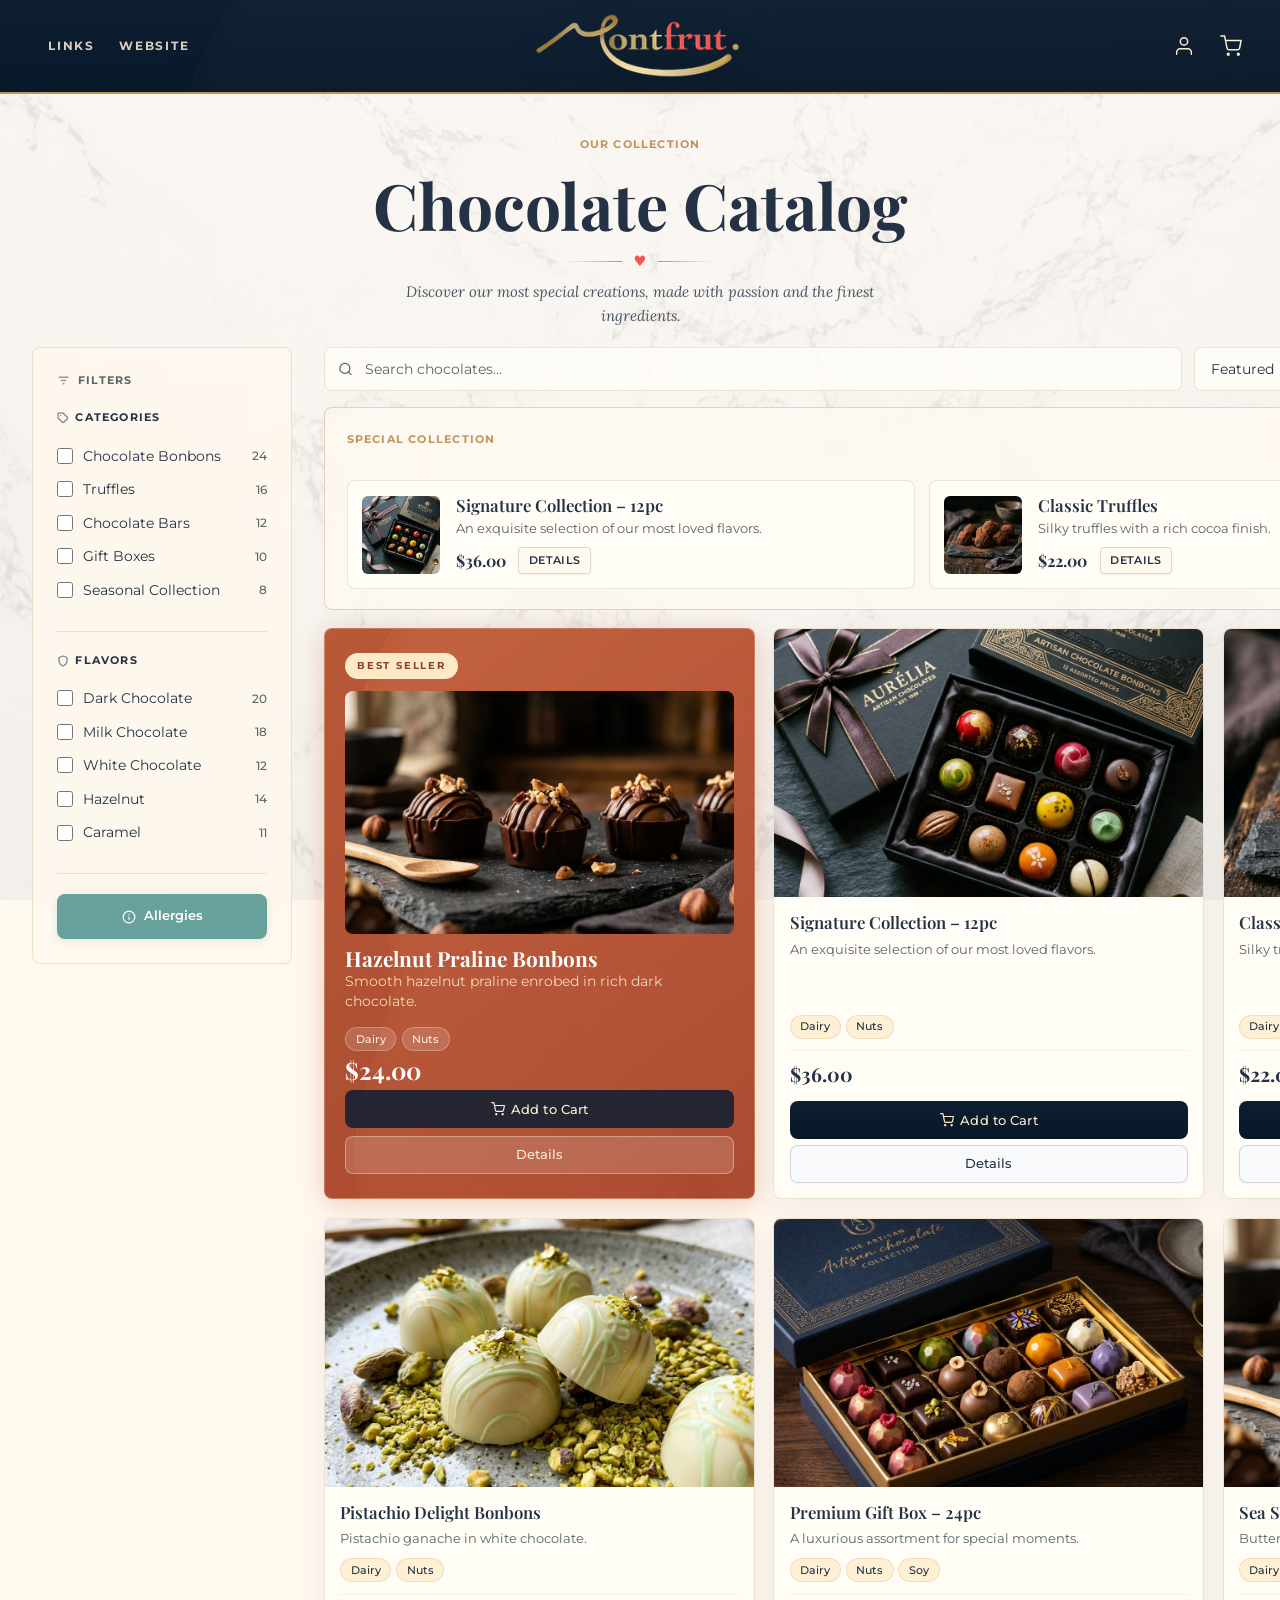
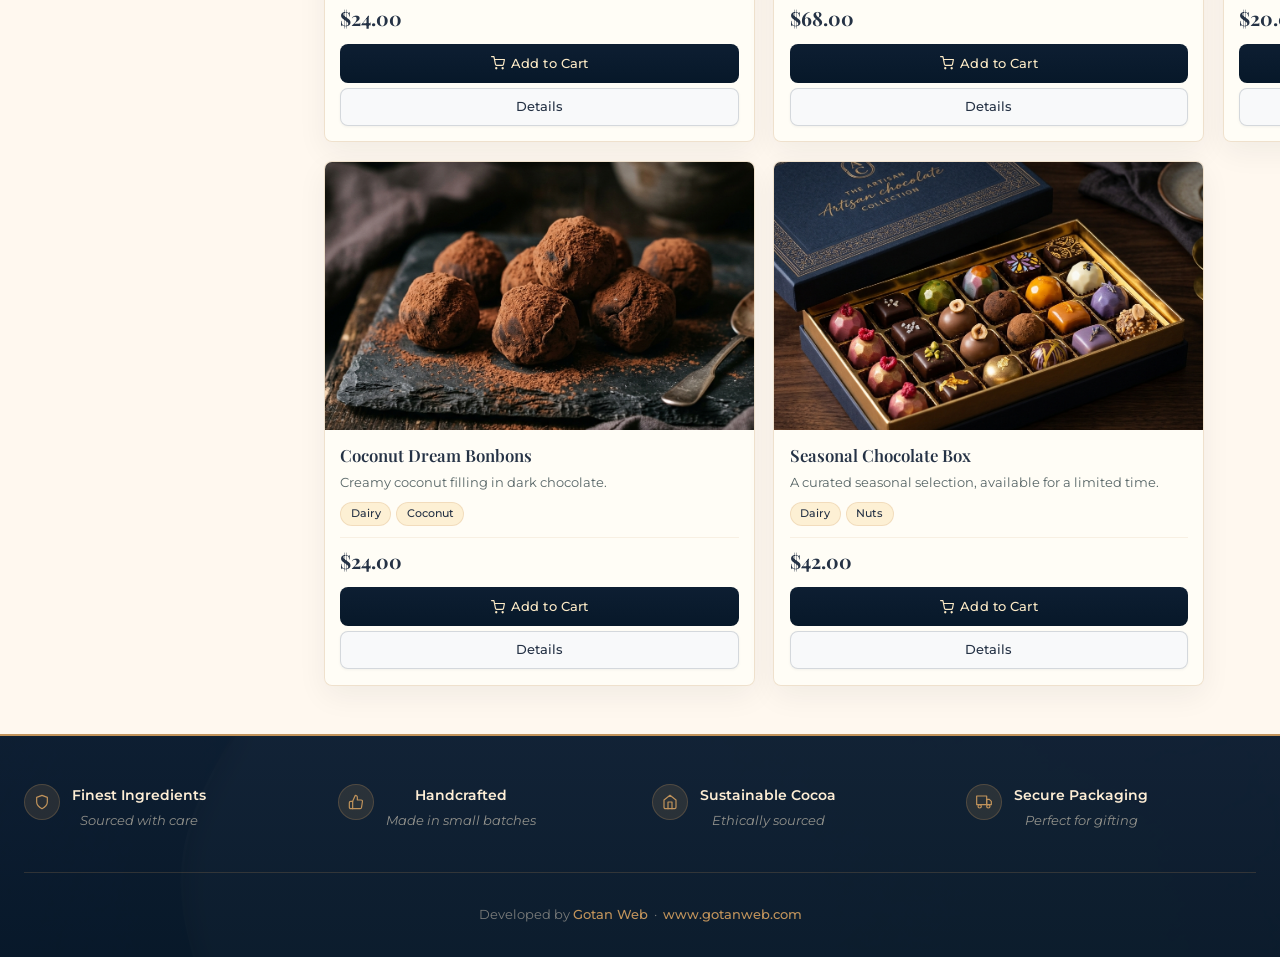
==== catalog/index.html @ 75eef58f "update 20260513 - ancho items y boton details" ====
<!DOCTYPE html>
<html lang="es">

<head>
  <meta charset="UTF-8">
  <meta name="viewport" content="width=device-width, initial-scale=1.0, maximum-scale=5.0">
  <meta name="description"
    content="Montfrut - Premium artisan chocolates handcrafted with the finest ingredients. Discover our full catalog of bonbons, truffles, bars, and gift boxes.">
  <meta name="keywords"
    content="Montfrut, artisan chocolate, handcrafted bonbons, gourmet truffles, chocolate gift boxes, premium chocolate catalog">
  <meta name="author" content="Montfrut">
  <title>Montfrut - Artisan Chocolate Catalog</title>

  <!-- Open Graph / Facebook -->
  <meta property="og:type" content="website">
  <meta property="og:url" content="https://www.montfrut.com/catalog/">
  <meta property="og:title" content="Montfrut - Artisan Chocolate Catalog">
  <meta property="og:description"
    content="Discover our collection of premium artisan chocolates. Handcrafted with passion and the finest ingredients.">
  <meta property="og:image" content="https://www.montfrut.com/assets/img/montfrut-og.jpg">

  <!-- Twitter -->
  <meta property="twitter:card" content="summary_large_image">
  <meta property="twitter:url" content="https://www.montfrut.com/catalog/">
  <meta property="twitter:title" content="Montfrut - Artisan Chocolate Catalog">
  <meta property="twitter:description"
    content="Discover our collection of premium artisan chocolates. Handcrafted with passion and the finest ingredients.">
  <meta property="twitter:image" content="https://www.montfrut.com/assets/img/montfrut-og.jpg">

  <!-- Favicon -->
  <link rel="icon" type="image/png" href="../links/assets/img/favicon.png">
  <link rel="canonical" href="https://www.montfrut.com/catalog/">

  <!-- Google Fonts -->
  <link rel="preconnect" href="https://fonts.googleapis.com">
  <link rel="preconnect" href="https://fonts.gstatic.com" crossorigin>
  <link
    href="https://fonts.googleapis.com/css2?family=Lora:ital,wght@0,400;0,500;0,600;1,400&family=Montserrat:wght@400;500;600;700&family=Playfair+Display:wght@500;600;700&display=swap"
    rel="stylesheet">

  <!-- Bootstrap 5 CSS -->
  <link href="https://cdn.jsdelivr.net/npm/bootstrap@5.3.3/dist/css/bootstrap.min.css" rel="stylesheet">

  <!-- Custom Styles -->
  <link rel="stylesheet" href="css/styles.css?v=1.4">

  <!-- Structured Data (JSON-LD) -->
  <script type="application/ld+json">
  {
    "@context": "https://schema.org",
    "@type": "ProductCatalog",
    "name": "Catálogo de Chocolates Montfrut",
    "description": "Explora nuestra colección exclusiva de chocolates artesanales, bombones, trufas y cajas de regalo premium.",
    "url": "https://www.montfrut.com/catalog/",
    "publisher": {
      "@type": "Organization",
      "name": "Montfrut",
      "logo": {
        "@type": "ImageObject",
        "url": "https://www.montfrut.com/links/assets/img/montfrut-logo.png"
      }
    },
    "mainEntity": {
      "@type": "ItemList",
      "itemListElement": [
        {
          "@type": "ListItem",
          "position": 1,
          "name": "Hazelnut Praline Bonbons",
          "description": "Smooth hazelnut praline enrobed in rich dark chocolate."
        },
        {
          "@type": "ListItem",
          "position": 2,
          "name": "Signature Collection",
          "description": "An exquisite selection of our most loved flavors."
        }
      ]
    }
  }
  </script>
</head>

<body>

  <!-- =====================================================================
       HEADER
       ===================================================================== -->
  <header class="site-header" role="banner">
    <div class="header-inner">

      <!-- Left: Hamburger (mobile only) -->
      <div class="header-left">
        <button class="hamburger-btn" type="button" data-bs-toggle="offcanvas" data-bs-target="#filtersOffcanvas"
          aria-controls="filtersOffcanvas" aria-label="Open filters menu">
          <span></span>
          <span></span>
          <span></span>
        </button>

        <nav class="header-nav d-none d-lg-flex" aria-label="Main navigation">
          <a href="../links/index.html" class="nav-link-custom">links</a>
          <a href="https://www.montfrut.com" class="nav-link-custom">website</a>
        </nav>
      </div>

      <!-- Center: Logo -->
      <div class="header-center">
        <a href="#" aria-label="Montfrut — Home">
          <img class="header-logo" src="../links/assets/img/montfrut-logo.png" alt="Montfrut - Artisan Chocolates"
            width="210" height="86">
        </a>
      </div>

      <!-- Right: Icons -->
      <div class="header-right">
        <button class="header-icon-btn" aria-label="Account">
          <svg xmlns="http://www.w3.org/2000/svg" width="22" height="22" viewBox="0 0 24 24" fill="none"
            stroke="currentColor" stroke-width="1.6" stroke-linecap="round" stroke-linejoin="round" aria-hidden="true">
            <path d="M20 21v-2a4 4 0 0 0-4-4H8a4 4 0 0 0-4 4v2"></path>
            <circle cx="12" cy="7" r="4"></circle>
          </svg>
        </button>
        <button class="header-icon-btn" aria-label="Shopping cart" style="position:relative;">
          <svg xmlns="http://www.w3.org/2000/svg" width="22" height="22" viewBox="0 0 24 24" fill="none"
            stroke="currentColor" stroke-width="1.6" stroke-linecap="round" stroke-linejoin="round" aria-hidden="true">
            <circle cx="9" cy="21" r="1"></circle>
            <circle cx="20" cy="21" r="1"></circle>
            <path d="M1 1h4l2.68 13.39a2 2 0 0 0 2 1.61h9.72a2 2 0 0 0 2-1.61L23 6H6"></path>
          </svg>
          <span id="cart-count" class="cart-count d-none" aria-live="polite" aria-label="Items in cart">0</span>
        </button>
      </div>

    </div>
  </header>


  <!-- =====================================================================
       MAIN CONTENT
       ===================================================================== -->
  <main id="main-content">

    <!-- ===================================================================
         CATALOG HERO
         =================================================================== -->
    <section class="catalog-hero" aria-labelledby="catalog-title">
      <p class="catalog-hero__label">Our Collection</p>
      <h1 class="catalog-hero__title" id="catalog-title">Chocolate Catalog</h1>
      <div class="catalog-hero__divider" aria-hidden="true">
        <span class="catalog-hero__heart">♥</span>
      </div>
      <p class="catalog-hero__subtitle">
        Discover our most special creations, made with passion and the finest ingredients.
      </p>
    </section>


    <!-- ===================================================================
         CATALOG LAYOUT: SIDEBAR + CONTENT
         =================================================================== -->
    <div class="catalog-layout">

      <!-- ----------------------------------------------------------------
           SIDEBAR — FILTERS (desktop)
           ---------------------------------------------------------------- -->
      <aside class="filter-sidebar" aria-label="Product filters">

        <p class="filter-sidebar__title">
          <svg xmlns="http://www.w3.org/2000/svg" width="13" height="13" viewBox="0 0 24 24" fill="none"
            stroke="currentColor" stroke-width="2.5" stroke-linecap="round" stroke-linejoin="round" aria-hidden="true">
            <line x1="4" y1="6" x2="20" y2="6"></line>
            <line x1="8" y1="12" x2="16" y2="12"></line>
            <line x1="11" y1="18" x2="13" y2="18"></line>
          </svg>
          Filters
        </p>

        <!-- Categories -->
        <div class="filter-group">
          <p class="filter-group__heading">
            <svg xmlns="http://www.w3.org/2000/svg" width="12" height="12" viewBox="0 0 24 24" fill="none"
              stroke="currentColor" stroke-width="2.5" stroke-linecap="round" stroke-linejoin="round"
              aria-hidden="true">
              <path d="M20.59 13.41l-7.17 7.17a2 2 0 0 1-2.83 0L2 12V2h10l8.59 8.59a2 2 0 0 1 0 2.82z"></path>
              <line x1="7" y1="7" x2="7.01" y2="7"></line>
            </svg>
            Categories
          </p>
          <label class="filter-check">
            <input type="checkbox" class="filter-category" value="Chocolate Bonbons">
            <span class="filter-check__label">Chocolate Bonbons</span>
            <span class="filter-check__count">24</span>
          </label>
          <label class="filter-check">
            <input type="checkbox" class="filter-category" value="Truffles">
            <span class="filter-check__label">Truffles</span>
            <span class="filter-check__count">16</span>
          </label>
          <label class="filter-check">
            <input type="checkbox" class="filter-category" value="Chocolate Bars">
            <span class="filter-check__label">Chocolate Bars</span>
            <span class="filter-check__count">12</span>
          </label>
          <label class="filter-check">
            <input type="checkbox" class="filter-category" value="Gift Boxes">
            <span class="filter-check__label">Gift Boxes</span>
            <span class="filter-check__count">10</span>
          </label>
          <label class="filter-check">
            <input type="checkbox" class="filter-category" value="Seasonal Collection">
            <span class="filter-check__label">Seasonal Collection</span>
            <span class="filter-check__count">8</span>
          </label>
        </div>

        <div class="filter-divider" aria-hidden="true"></div>

        <!-- Flavors -->
        <div class="filter-group">
          <p class="filter-group__heading">
            <svg xmlns="http://www.w3.org/2000/svg" width="12" height="12" viewBox="0 0 24 24" fill="none"
              stroke="currentColor" stroke-width="2.5" stroke-linecap="round" stroke-linejoin="round"
              aria-hidden="true">
              <path d="M12 22s8-4 8-10V5l-8-3-8 3v7c0 6 8 10 8 10z"></path>
            </svg>
            Flavors
          </p>
          <label class="filter-check">
            <input type="checkbox" class="filter-flavor" value="Dark Chocolate">
            <span class="filter-check__label">Dark Chocolate</span>
            <span class="filter-check__count">20</span>
          </label>
          <label class="filter-check">
            <input type="checkbox" class="filter-flavor" value="Milk Chocolate">
            <span class="filter-check__label">Milk Chocolate</span>
            <span class="filter-check__count">18</span>
          </label>
          <label class="filter-check">
            <input type="checkbox" class="filter-flavor" value="White Chocolate">
            <span class="filter-check__label">White Chocolate</span>
            <span class="filter-check__count">12</span>
          </label>
          <label class="filter-check">
            <input type="checkbox" class="filter-flavor" value="Hazelnut">
            <span class="filter-check__label">Hazelnut</span>
            <span class="filter-check__count">14</span>
          </label>
          <label class="filter-check">
            <input type="checkbox" class="filter-flavor" value="Caramel">
            <span class="filter-check__label">Caramel</span>
            <span class="filter-check__count">11</span>
          </label>
        </div>

        <div class="filter-divider" aria-hidden="true"></div>

        <button type="button" class="btn-allergies" data-bs-toggle="modal" data-bs-target="#allergiesModal">
          <svg xmlns="http://www.w3.org/2000/svg" width="14" height="14" viewBox="0 0 24 24" fill="none"
            stroke="currentColor" stroke-width="2" stroke-linecap="round" stroke-linejoin="round" aria-hidden="true">
            <circle cx="12" cy="12" r="10"></circle>
            <line x1="12" y1="16" x2="12" y2="12"></line>
            <line x1="12" y1="8" x2="12.01" y2="8"></line>
          </svg>
          Allergies
        </button>

      </aside>


      <!-- ----------------------------------------------------------------
           MAIN CATALOG AREA
           ---------------------------------------------------------------- -->
      <section class="catalog-main" aria-label="Product catalog">

        <!-- Search + Sort toolbar -->
        <div class="catalog-toolbar">
          <!-- Filters button (mobile only) -->
          <button class="filters-toggle-btn" type="button" data-bs-toggle="offcanvas" data-bs-target="#filtersOffcanvas"
            aria-controls="filtersOffcanvas">
            <svg xmlns="http://www.w3.org/2000/svg" width="14" height="14" viewBox="0 0 24 24" fill="none"
              stroke="currentColor" stroke-width="2.5" stroke-linecap="round" stroke-linejoin="round"
              aria-hidden="true">
              <line x1="4" y1="6" x2="20" y2="6"></line>
              <line x1="8" y1="12" x2="16" y2="12"></line>
              <line x1="11" y1="18" x2="13" y2="18"></line>
            </svg>
            Filters
          </button>

          <!-- Search -->
          <div class="search-wrap">
            <svg xmlns="http://www.w3.org/2000/svg" width="15" height="15" viewBox="0 0 24 24" fill="none"
              stroke="currentColor" stroke-width="2" stroke-linecap="round" stroke-linejoin="round" aria-hidden="true">
              <circle cx="11" cy="11" r="8"></circle>
              <line x1="21" y1="21" x2="16.65" y2="16.65"></line>
            </svg>
            <input type="search" id="search-input" class="search-input" placeholder="Search chocolates..."
              aria-label="Search products" autocomplete="off">
          </div>

          <!-- Sort -->
          <select id="sort-select" class="sort-select" aria-label="Sort products">
            <option value="featured">Featured</option>
            <option value="bestsellers">Best Sellers</option>
            <option value="price-asc">Price: Low to High</option>
            <option value="price-desc">Price: High to Low</option>
          </select>
        </div>


        <!-- Special Collection -->
        <div class="special-section" aria-labelledby="special-heading">
          <div class="special-section__header">
            <h2 class="special-section__label" id="special-heading">Special Collection</h2>
            <div class="special-section__arrows">
              <button id="special-prev" class="carousel-arrow-btn" aria-label="Previous special items">
                <svg xmlns="http://www.w3.org/2000/svg" width="14" height="14" viewBox="0 0 24 24" fill="none"
                  stroke="currentColor" stroke-width="2.5" stroke-linecap="round" stroke-linejoin="round"
                  aria-hidden="true">
                  <polyline points="15 18 9 12 15 6"></polyline>
                </svg>
              </button>
              <button id="special-next" class="carousel-arrow-btn" aria-label="Next special items">
                <svg xmlns="http://www.w3.org/2000/svg" width="14" height="14" viewBox="0 0 24 24" fill="none"
                  stroke="currentColor" stroke-width="2.5" stroke-linecap="round" stroke-linejoin="round"
                  aria-hidden="true">
                  <polyline points="9 18 15 12 9 6"></polyline>
                </svg>
              </button>
            </div>
          </div>
          <div class="special-carousel-viewport">
            <div id="special-track" role="list" aria-label="Special collection items"></div>
          </div>
        </div>


        <!-- Product Grid -->
        <div class="catalog-grid-wrap" id="catalog-grid-wrap">
          <!-- Best Seller slot -->
          <div id="bestseller-slot"></div>
          <!-- Dynamic product cards injected here by JS -->
        </div>
        <!-- No results -->
        <p id="no-results" class="d-none" role="status" aria-live="polite"
          style="text-align:center;padding:2rem;color:var(--steel-teal);font-style:italic;">
          No products match your current filters.
        </p>

      </section>
    </div><!-- /.catalog-layout -->

  </main><!-- /#main-content -->


  <!-- =====================================================================
       FOOTER
       ===================================================================== -->
  <footer class="site-footer" role="contentinfo">
    <div class="footer-inner">

      <!-- Feature Icons Row -->
      <div class="footer-features">
        <div class="footer-feature">
          <div class="footer-feature__icon" aria-hidden="true">
            <svg xmlns="http://www.w3.org/2000/svg" width="16" height="16" viewBox="0 0 24 24" fill="none"
              stroke="currentColor" stroke-width="1.8" stroke-linecap="round" stroke-linejoin="round">
              <path d="M12 22s8-4 8-10V5l-8-3-8 3v7c0 6 8 10 8 10z"></path>
            </svg>
          </div>
          <div class="footer-feature__text">
            <strong>Finest Ingredients</strong>
            <span>Sourced with care</span>
          </div>
        </div>
        <div class="footer-feature">
          <div class="footer-feature__icon" aria-hidden="true">
            <svg xmlns="http://www.w3.org/2000/svg" width="16" height="16" viewBox="0 0 24 24" fill="none"
              stroke="currentColor" stroke-width="1.8" stroke-linecap="round" stroke-linejoin="round">
              <path d="M14 9V5a3 3 0 0 0-3-3l-4 9v11h11.28a2 2 0 0 0 2-1.7l1.38-9a2 2 0 0 0-2-2.3H14z"></path>
              <path d="M7 22H4a2 2 0 0 1-2-2v-7a2 2 0 0 1 2-2h3"></path>
            </svg>
          </div>
          <div class="footer-feature__text">
            <strong>Handcrafted</strong>
            <span>Made in small batches</span>
          </div>
        </div>
        <div class="footer-feature">
          <div class="footer-feature__icon" aria-hidden="true">
            <svg xmlns="http://www.w3.org/2000/svg" width="16" height="16" viewBox="0 0 24 24" fill="none"
              stroke="currentColor" stroke-width="1.8" stroke-linecap="round" stroke-linejoin="round">
              <path d="M3 9l9-7 9 7v11a2 2 0 0 1-2 2H5a2 2 0 0 1-2-2z"></path>
              <polyline points="9 22 9 12 15 12 15 22"></polyline>
            </svg>
          </div>
          <div class="footer-feature__text">
            <strong>Sustainable Cocoa</strong>
            <span>Ethically sourced</span>
          </div>
        </div>
        <div class="footer-feature">
          <div class="footer-feature__icon" aria-hidden="true">
            <svg xmlns="http://www.w3.org/2000/svg" width="16" height="16" viewBox="0 0 24 24" fill="none"
              stroke="currentColor" stroke-width="1.8" stroke-linecap="round" stroke-linejoin="round">
              <rect x="1" y="3" width="15" height="13"></rect>
              <polygon points="16 8 20 8 23 11 23 16 16 16 16 8"></polygon>
              <circle cx="5.5" cy="18.5" r="2.5"></circle>
              <circle cx="18.5" cy="18.5" r="2.5"></circle>
            </svg>
          </div>
          <div class="footer-feature__text">
            <strong>Secure Packaging</strong>
            <span>Perfect for gifting</span>
          </div>
        </div>
      </div>

      <!-- Bottom Row -->
      <div class="footer-bottom">
        <p class="footer-credit">
          Developed by <a href="https://www.gotanweb.com/" target="_blank" rel="noopener noreferrer">Gotan Web</a>
          &nbsp;·&nbsp;
          <a href="https://www.gotanweb.com/" target="_blank" rel="noopener noreferrer">www.gotanweb.com</a>
        </p>
      </div>

    </div>
  </footer>


  <!-- =====================================================================
       OFFCANVAS — MOBILE FILTERS
       ===================================================================== -->
  <div class="offcanvas offcanvas-start offcanvas-filters" tabindex="-1" id="filtersOffcanvas"
    aria-labelledby="filtersOffcanvasLabel">
    <div class="offcanvas-header">
      <h2 class="offcanvas-title" id="filtersOffcanvasLabel">
        <svg xmlns="http://www.w3.org/2000/svg" width="13" height="13" viewBox="0 0 24 24" fill="none"
          stroke="currentColor" stroke-width="2.5" stroke-linecap="round" stroke-linejoin="round" aria-hidden="true"
          style="margin-right:0.4rem;opacity:.7;">
          <line x1="4" y1="6" x2="20" y2="6"></line>
          <line x1="8" y1="12" x2="16" y2="12"></line>
          <line x1="11" y1="18" x2="13" y2="18"></line>
        </svg>
        Filters
      </h2>
      <button type="button" class="btn-close" data-bs-dismiss="offcanvas" aria-label="Close filters"></button>
    </div>
    <div class="offcanvas-body">

      <!-- Main Navigation Links (Mobile) -->
      <div class="offcanvas-nav-links d-lg-none mb-4">
        <a href="../links/index.html" class="offcanvas-nav-link">
          <svg xmlns="http://www.w3.org/2000/svg" width="16" height="16" viewBox="0 0 24 24" fill="none"
            stroke="currentColor" stroke-width="2" stroke-linecap="round" stroke-linejoin="round" class="me-2">
            <path d="M10 13a5 5 0 0 0 7.54.54l3-3a5 5 0 0 0-7.07-7.07l-1.72 1.71"></path>
            <path d="M14 11a5 5 0 0 0-7.54-.54l-3 3a5 5 0 0 0 7.07 7.07l1.71-1.71"></path>
          </svg>
          Links
        </a>
        <a href="https://www.montfrut.com" class="offcanvas-nav-link">
          <svg xmlns="http://www.w3.org/2000/svg" width="16" height="16" viewBox="0 0 24 24" fill="none"
            stroke="currentColor" stroke-width="2" stroke-linecap="round" stroke-linejoin="round" class="me-2">
            <circle cx="12" cy="12" r="10"></circle>
            <line x1="2" y1="12" x2="22" y2="12"></line>
            <path d="M12 2a15.3 15.3 0 0 1 4 10 15.3 15.3 0 0 1-4 10 15.3 15.3 0 0 1-4-10 15.3 15.3 0 0 1 4-10z"></path>
          </svg>
          Website
        </a>
        <div class="filter-divider" aria-hidden="true"></div>
      </div>

      <!-- Categories -->
      <div class="filter-group">
        <p class="filter-group__heading">Categories</p>
        <label class="filter-check">
          <input type="checkbox" class="filter-category-oc" value="Chocolate Bonbons">
          <span class="filter-check__label">Chocolate Bonbons</span>
          <span class="filter-check__count">24</span>
        </label>
        <label class="filter-check">
          <input type="checkbox" class="filter-category-oc" value="Truffles">
          <span class="filter-check__label">Truffles</span>
          <span class="filter-check__count">16</span>
        </label>
        <label class="filter-check">
          <input type="checkbox" class="filter-category-oc" value="Chocolate Bars">
          <span class="filter-check__label">Chocolate Bars</span>
          <span class="filter-check__count">12</span>
        </label>
        <label class="filter-check">
          <input type="checkbox" class="filter-category-oc" value="Gift Boxes">
          <span class="filter-check__label">Gift Boxes</span>
          <span class="filter-check__count">10</span>
        </label>
        <label class="filter-check">
          <input type="checkbox" class="filter-category-oc" value="Seasonal Collection">
          <span class="filter-check__label">Seasonal Collection</span>
          <span class="filter-check__count">8</span>
        </label>
      </div>

      <div class="filter-divider" aria-hidden="true"></div>

      <!-- Flavors -->
      <div class="filter-group">
        <p class="filter-group__heading">Flavors</p>
        <label class="filter-check">
          <input type="checkbox" class="filter-flavor-oc" value="Dark Chocolate">
          <span class="filter-check__label">Dark Chocolate</span>
          <span class="filter-check__count">20</span>
        </label>
        <label class="filter-check">
          <input type="checkbox" class="filter-flavor-oc" value="Milk Chocolate">
          <span class="filter-check__label">Milk Chocolate</span>
          <span class="filter-check__count">18</span>
        </label>
        <label class="filter-check">
          <input type="checkbox" class="filter-flavor-oc" value="White Chocolate">
          <span class="filter-check__label">White Chocolate</span>
          <span class="filter-check__count">12</span>
        </label>
        <label class="filter-check">
          <input type="checkbox" class="filter-flavor-oc" value="Hazelnut">
          <span class="filter-check__label">Hazelnut</span>
          <span class="filter-check__count">14</span>
        </label>
        <label class="filter-check">
          <input type="checkbox" class="filter-flavor-oc" value="Caramel">
          <span class="filter-check__label">Caramel</span>
          <span class="filter-check__count">11</span>
        </label>
      </div>

      <div class="filter-divider" aria-hidden="true"></div>

      <button type="button" class="btn-allergies w-100" data-bs-toggle="modal" data-bs-target="#allergiesModal">
        <svg xmlns="http://www.w3.org/2000/svg" width="14" height="14" viewBox="0 0 24 24" fill="none"
          stroke="currentColor" stroke-width="2" stroke-linecap="round" stroke-linejoin="round" aria-hidden="true">
          <circle cx="12" cy="12" r="10"></circle>
          <line x1="12" y1="16" x2="12" y2="12"></line>
          <line x1="12" y1="8" x2="12.01" y2="8"></line>
        </svg>
        Allergies Information
      </button>

    </div>
  </div>


  <!-- =====================================================================
       PRODUCT MODAL
       ===================================================================== -->
  <div class="modal fade modal-product" id="productModal" tabindex="-1" aria-labelledby="productModalLabel"
    aria-modal="true" role="dialog">
    <div class="modal-dialog modal-lg modal-dialog-centered modal-dialog-scrollable">
      <div class="modal-content">

        <!-- Header -->
        <div class="modal-header">
          <h3 class="modal-title" id="productModalLabel">
            <span id="modal-title">Product Name</span>
          </h3>
          <button type="button" class="btn-close" data-bs-dismiss="modal" aria-label="Close product details"></button>
        </div>

        <!-- Body -->
        <div class="modal-body">
          <div class="row g-4">

            <!-- Left: Carousel -->
            <div class="col-md-6">
              <div id="modalCarousel" class="carousel slide modal-carousel" data-bs-ride="false"
                aria-label="Product images">
                <div class="carousel-indicators" id="modal-carousel-indicators"></div>
                <div class="carousel-inner" id="modal-carousel-inner"></div>
                <button class="carousel-control-prev" type="button" data-bs-target="#modalCarousel"
                  data-bs-slide="prev">
                  <span class="carousel-control-prev-icon" aria-hidden="true"></span>
                  <span class="visually-hidden">Previous image</span>
                </button>
                <button class="carousel-control-next" type="button" data-bs-target="#modalCarousel"
                  data-bs-slide="next">
                  <span class="carousel-control-next-icon" aria-hidden="true"></span>
                  <span class="visually-hidden">Next image</span>
                </button>
              </div>
              <div id="modal-thumbnails" class="modal-thumbnails" aria-label="Product image thumbnails"></div>
            </div>

            <!-- Right: Info -->
            <div class="col-md-6">
              <p class="modal-price" id="modal-price">$0.00</p>

              <p class="modal-section-label">Description</p>
              <p class="modal-text" id="modal-description"></p>

              <p class="modal-section-label">Allergy Information</p>
              <div id="modal-tags" class="d-flex flex-wrap gap-1 mb-1"></div>

              <p class="modal-section-label">Flavor Notes</p>
              <div id="modal-flavor-notes" class="d-flex flex-wrap mb-1"></div>

              <p class="modal-section-label">Ingredients</p>
              <p class="modal-text" id="modal-ingredients"></p>
            </div>

          </div>
        </div>

        <!-- Footer -->
        <div class="modal-footer">
          <button type="button" id="modal-add-to-cart" class="btn-add-to-cart" data-id="" data-name="">
            <svg xmlns="http://www.w3.org/2000/svg" width="14" height="14" viewBox="0 0 24 24" fill="none"
              stroke="currentColor" stroke-width="2" stroke-linecap="round" stroke-linejoin="round" aria-hidden="true">
              <circle cx="9" cy="21" r="1"></circle>
              <circle cx="20" cy="21" r="1"></circle>
              <path d="M1 1h4l2.68 13.39a2 2 0 0 0 2 1.61h9.72a2 2 0 0 0 2-1.61L23 6H6"></path>
            </svg>
            Add to Cart
          </button>
          <button type="button" class="btn-details" data-bs-dismiss="modal">Close</button>
        </div>

      </div>
    </div>
  </div>


  <!-- =====================================================================
       TOAST — Add to Cart Notification
       ===================================================================== -->
  <div class="toast-container position-fixed bottom-0 end-0 p-3" aria-live="polite" aria-atomic="true">
    <div id="cart-toast" class="toast montfrut-toast" role="alert" aria-live="assertive" aria-atomic="true"
      data-bs-delay="3000">
      <div class="toast-header">
        <span class="toast-title">Montfrut</span>
        <button type="button" class="btn-close ms-auto" data-bs-dismiss="toast"
          aria-label="Dismiss notification"></button>
      </div>
      <div class="toast-body">
        <span class="toast-check-icon" aria-hidden="true">
          <svg xmlns="http://www.w3.org/2000/svg" width="11" height="11" viewBox="0 0 24 24" fill="none" stroke="#fff"
            stroke-width="3" stroke-linecap="round" stroke-linejoin="round">
            <polyline points="20 6 9 17 4 12"></polyline>
          </svg>
        </span>
        <span id="toast-body-text">Product added to cart.</span>
      </div>
    </div>
  </div>


  <!-- =====================================================================
       ALLERGIES MODAL
       ===================================================================== -->
  <div class="modal fade" id="allergiesModal" tabindex="-1" aria-labelledby="allergiesModalLabel" aria-hidden="true">
    <div class="modal-dialog modal-dialog-centered">
      <div class="modal-content">
        <div class="modal-header">
          <h3 class="modal-title" id="allergiesModalLabel">Allergy Information</h3>
          <button type="button" class="btn-close" data-bs-dismiss="modal" aria-label="Close"></button>
        </div>
        <div class="modal-body">
          <p>At Montfrut, we take food safety seriously. Please be aware that our products are handcrafted in a facility
            that processes common allergens.</p>
          <ul class="allergy-list">
            <li><strong>Dairy:</strong> Many of our chocolates contain cream and butter.</li>
            <li><strong>Nuts:</strong> We use hazelnuts, pistachios, and almonds in various recipes.</li>
            <li><strong>Soy:</strong> Some ingredients may contain soy lecithin as an emulsifier.</li>
            <li><strong>Gluten:</strong> While many products are gluten-free, cross-contamination is possible.</li>
          </ul>
          <p class="mt-3 text-muted" style="font-size: 0.85rem;">For specific ingredient questions, please check the
            details of each individual product or contact our team.</p>
        </div>
        <div class="modal-footer">
          <button type="button" class="btn-details" data-bs-dismiss="modal">Close</button>
        </div>
      </div>
    </div>
  </div>


  <!-- Bootstrap 5 JS Bundle -->
  <script src="https://cdn.jsdelivr.net/npm/bootstrap@5.3.3/dist/js/bootstrap.bundle.min.js"></script>

  <!-- Montfrut Scripts -->
  <script src="js/scripts.js?v=1.2"></script>

  <script>
    // Robustness check: if after 2 seconds the grid is still empty, try to re-render
    window.addEventListener('load', () => {
      setTimeout(() => {
        const grid = document.getElementById('catalog-grid-wrap');
        if (grid && grid.children.length <= 1) { // 1 because of bestseller-slot
          console.warn('Montfrut Catalog: Grid seems empty, forcing re-render...');
          if (typeof renderProductGrid === 'function') renderProductGrid();
          if (typeof renderSpecialCollection === 'function') renderSpecialCollection();
        }
      }, 2000);
    });
  </script>

</body>

</html>
---- catalog/css/styles.css ----
/* ==========================================================================
   Montfrut — styles.css
   Premium artisan chocolate brand — front-end stylesheet
   ========================================================================== */

/* --------------------------------------------------------------------------
   1. BRAND VARIABLES
   -------------------------------------------------------------------------- */

:root {
  /* Palette */
  --almond-cream: #feeed5;
  --midnight-blue: #253245;
  --steel-teal: #586667;
  --coral-blush: #ffaa96;
  --fiery-coral: #f25850;
  --mint-aqua: #b5d9d7;
  --sea-glass: #68a19b;
  --desert-sand: #c1935b;
  --blood-crimson: #0d1e32;
  --vanilla-cream: #fceac6;

  /* Semantic tokens */
  --color-bg: var(--almond-cream);
  --color-surface: #fff;
  --color-header-bg: var(--blood-crimson);
  --color-footer-bg: var(--blood-crimson);
  --color-text-primary: var(--midnight-blue);
  --color-text-muted: var(--steel-teal);
  --color-accent: var(--desert-sand);
  --color-accent-light: var(--vanilla-cream);
  --color-btn-primary: var(--midnight-blue);
  --color-btn-hover: #1a2534;
  --color-bestseller: #c1603a;

  /* Sidebar */
  --color-sidebar-bg: #f5e8d0;
  --color-sidebar-border: rgba(193, 147, 91, 0.25);

  /* Special section */
  --color-special-bg: var(--vanilla-cream);
  --color-special-border: rgba(193, 147, 91, 0.3);

  /* Typography */
  --font-display: 'Playfair Display', Georgia, serif;
  --font-ui: 'Montserrat', system-ui, sans-serif;

  /* Spacing */
  --section-gap: 3rem;
  --card-radius: 12px;
  --card-shadow: 0 2px 16px rgba(13, 30, 50, 0.07);
  --card-shadow-hover: 0 8px 32px rgba(13, 30, 50, 0.14);

  /* Transitions */
  --transition-fast: 180ms ease;
  --transition-med: 260ms ease;
}

/* --------------------------------------------------------------------------
   2. RESET & BASE
   -------------------------------------------------------------------------- */

*,
*::before,
*::after {
  box-sizing: border-box;
}

html {
  scroll-behavior: smooth;
}

body {
  background-color: var(--color-bg);
  color: var(--color-text-primary);
  font-family: var(--font-ui);
  font-size: 0.9375rem;
  line-height: 1.6;
  -webkit-font-smoothing: antialiased;
  margin: 0;
}

img {
  max-width: 100%;
  display: block;
}

h1,
h2,
h3,
h4,
h5,
h6 {
  font-family: var(--font-display);
  color: var(--color-text-primary);
  line-height: 1.25;
}

a {
  color: inherit;
  text-decoration: none;
}

/* --------------------------------------------------------------------------
   3. HEADER
   -------------------------------------------------------------------------- */

.site-header {
  background-color: var(--color-header-bg);
  border-bottom: 2px solid var(--desert-sand);
  position: sticky;
  top: 0;
  z-index: 1030;
  transition: box-shadow var(--transition-med);
}

.site-header.scrolled {
  box-shadow: 0 4px 24px rgba(13, 30, 50, 0.45);
}

.header-inner {
  display: grid;
  grid-template-columns: 1fr auto 1fr;
  align-items: center;
  height: 72px;
  padding: 0 1.5rem;
  max-width: 1400px;
  margin: 0 auto;
}

/* Left: hamburger (mobile) */
.header-left {
  display: flex;
  align-items: center;
  gap: 0.5rem;
}

/* Center: logo */
.header-center {
  display: flex;
  justify-content: center;
  align-items: center;
}

.header-logo {
  height: 42px;
  width: auto;
  object-fit: contain;
  /* Fallback text logo if image missing */
}

.logo-text {
  font-family: var(--font-display);
  font-size: 1.75rem;
  font-weight: 700;
  color: var(--almond-cream);
  letter-spacing: -0.01em;
}

.logo-text span {
  color: var(--desert-sand);
}

/* Right: icons */
.header-right {
  display: flex;
  justify-content: flex-end;
  align-items: center;
  gap: 0.75rem;
}

.header-icon-btn {
  background: none;
  border: none;
  color: var(--almond-cream);
  cursor: pointer;
  padding: 0.4rem;
  border-radius: 50%;
  display: flex;
  align-items: center;
  justify-content: center;
  transition: background var(--transition-fast), color var(--transition-fast);
  position: relative;
}

.header-icon-btn:hover {
  background: rgba(254, 238, 213, 0.12);
  color: var(--desert-sand);
}

.cart-count {
  position: absolute;
  top: -4px;
  right: -4px;
  background: var(--fiery-coral);
  color: #fff;
  font-size: 0.6rem;
  font-weight: 700;
  font-family: var(--font-ui);
  border-radius: 50%;
  width: 18px;
  height: 18px;
  display: flex;
  align-items: center;
  justify-content: center;
  line-height: 1;
  border: 2px solid var(--color-header-bg);
}

.hamburger-btn {
  background: none;
  border: none;
  color: var(--almond-cream);
  cursor: pointer;
  padding: 0.4rem;
  display: none;
  flex-direction: column;
  gap: 5px;
  align-items: center;
  justify-content: center;
  border-radius: 6px;
  transition: background var(--transition-fast);
}

.hamburger-btn:hover {
  background: rgba(254, 238, 213, 0.1);
}

.hamburger-btn span {
  display: block;
  width: 22px;
  height: 2px;
  background: var(--almond-cream);
  border-radius: 2px;
  transition: background var(--transition-fast);
}

@media (max-width: 991.98px) {
  .hamburger-btn {
    display: flex;
  }
}

/* New Navigation Links */
.header-nav {
  display: flex;
  align-items: center;
  gap: 1.5rem;
  margin-left: 1rem;
}

.nav-link-custom {
  font-family: var(--font-ui);
  font-size: 0.75rem;
  font-weight: 700;
  text-transform: uppercase;
  letter-spacing: 0.15em;
  color: var(--almond-cream);
  text-decoration: none;
  transition: color var(--transition-fast);
  opacity: 0.85;
}

.nav-link-custom:hover {
  color: var(--desert-sand);
  opacity: 1;
}

.offcanvas-nav-links {
  display: flex;
  flex-direction: column;
  gap: 0.5rem;
}

.offcanvas-nav-link {
  display: flex;
  align-items: center;
  padding: 0.75rem 1rem;
  background: rgba(193, 147, 91, 0.08);
  border-radius: 8px;
  color: var(--midnight-blue);
  font-family: var(--font-ui);
  font-size: 0.875rem;
  font-weight: 600;
  text-decoration: none;
  transition: all var(--transition-fast);
  border: 1px solid transparent;
}

.offcanvas-nav-link:hover {
  background: var(--color-accent-light);
  border-color: var(--color-sidebar-border);
  color: var(--midnight-blue);
}

/* --------------------------------------------------------------------------
   4. HERO / CATALOG HEADER
   -------------------------------------------------------------------------- */

.catalog-hero {
  text-align: center;
  padding: 3rem 1rem 2rem;
}

.catalog-hero__label {
  font-family: var(--font-ui);
  font-size: 0.6875rem;
  font-weight: 700;
  letter-spacing: 0.22em;
  color: var(--desert-sand);
  text-transform: uppercase;
  margin-bottom: 0.75rem;
}

.catalog-hero__title {
  font-family: var(--font-display);
  font-size: clamp(2.25rem, 5vw, 3.5rem);
  font-weight: 700;
  color: var(--midnight-blue);
  margin-bottom: 0.75rem;
  letter-spacing: -0.02em;
}

.catalog-hero__divider {
  display: flex;
  align-items: center;
  justify-content: center;
  gap: 0.75rem;
  margin-bottom: 0.75rem;
}

.catalog-hero__divider::before,
.catalog-hero__divider::after {
  content: '';
  display: block;
  width: 56px;
  height: 1px;
  background: linear-gradient(to right, transparent, var(--desert-sand));
}

.catalog-hero__divider::after {
  background: linear-gradient(to left, transparent, var(--desert-sand));
}

.catalog-hero__heart {
  color: var(--fiery-coral);
  font-size: 0.9rem;
  line-height: 1;
}

.catalog-hero__subtitle {
  font-size: 0.9375rem;
  color: var(--steel-teal);
  font-style: italic;
  max-width: 520px;
  margin: 0 auto;
}

/* --------------------------------------------------------------------------
   5. LAYOUT: SIDEBAR + MAIN
   -------------------------------------------------------------------------- */

.catalog-layout {
  max-width: 1400px;
  margin: 0 auto;
  padding: 0 1.5rem 4rem;
  display: grid;
  grid-template-columns: 260px 1fr;
  gap: 2rem;
  align-items: start;
}

@media (max-width: 991.98px) {
  .catalog-layout {
    grid-template-columns: 1fr;
  }
}

/* --------------------------------------------------------------------------
   6. SIDEBAR / FILTERS
   -------------------------------------------------------------------------- */

.filter-sidebar {
  background: var(--color-sidebar-bg);
  border: 1px solid var(--color-sidebar-border);
  border-radius: var(--card-radius);
  padding: 1.5rem;
  position: sticky;
  top: 88px;
}

@media (max-width: 991.98px) {
  .filter-sidebar {
    display: none;
  }
}

.filter-sidebar__title {
  font-family: var(--font-ui);
  font-size: 0.6875rem;
  font-weight: 700;
  letter-spacing: 0.15em;
  text-transform: uppercase;
  color: var(--steel-teal);
  margin-bottom: 1.25rem;
  display: flex;
  align-items: center;
  gap: 0.5rem;
}

.filter-sidebar__title svg {
  opacity: 0.65;
}

.filter-group {
  margin-bottom: 1.5rem;
}

.filter-group__heading {
  font-family: var(--font-ui);
  font-size: 0.6875rem;
  font-weight: 700;
  letter-spacing: 0.15em;
  text-transform: uppercase;
  color: var(--midnight-blue);
  margin-bottom: 0.75rem;
  display: flex;
  align-items: center;
  gap: 0.4rem;
}

.filter-group__heading svg {
  opacity: 0.6;
}

.filter-divider {
  height: 1px;
  background: var(--color-sidebar-border);
  margin: 1.25rem 0;
}

.filter-check {
  display: flex;
  align-items: center;
  gap: 0.6rem;
  padding: 0.35rem 0;
  cursor: pointer;
}

.filter-check input[type="checkbox"] {
  width: 16px;
  height: 16px;
  accent-color: var(--midnight-blue);
  cursor: pointer;
  flex-shrink: 0;
  border-radius: 3px;
}

.filter-check__label {
  font-size: 0.875rem;
  color: var(--color-text-primary);
  flex: 1;
}

.filter-check__count {
  font-size: 0.75rem;
  color: var(--steel-teal);
  font-weight: 500;
}

.btn-allergies {
  display: flex;
  align-items: center;
  justify-content: center;
  gap: 0.5rem;
  width: 100%;
  padding: 0.75rem;
  background: var(--sea-glass);
  border: none;
  border-radius: 8px;
  color: #fff;
  font-family: var(--font-ui);
  font-size: 0.8rem;
  font-weight: 600;
  cursor: pointer;
  transition: all var(--transition-fast);
  box-shadow: 0 2px 8px rgba(104, 161, 155, 0.2);
}

.btn-allergies:hover {
  background: #568d87;
  transform: translateY(-1px);
  box-shadow: 0 4px 12px rgba(104, 161, 155, 0.3);
}

.modal-allergy-link {
  font-size: 0.75rem;
  color: var(--sea-glass);
  text-decoration: underline;
  margin-left: 0.5rem;
  display: inline-flex;
  align-items: center;
  font-weight: 600;
}

.modal-allergy-link:hover {
  color: #568d87;
}

/* --------------------------------------------------------------------------
   7. OFFCANVAS FILTERS (mobile)
   -------------------------------------------------------------------------- */

.offcanvas-filters {
  --bs-offcanvas-bg: var(--color-sidebar-bg);
  --bs-offcanvas-border-color: var(--color-sidebar-border);
}

.offcanvas-filters .offcanvas-header {
  border-bottom: 1px solid var(--color-sidebar-border);
  padding: 1.25rem 1.5rem;
}

.offcanvas-filters .offcanvas-title {
  font-family: var(--font-ui);
  font-size: 0.75rem;
  font-weight: 700;
  letter-spacing: 0.15em;
  text-transform: uppercase;
  color: var(--steel-teal);
}

.offcanvas-filters .offcanvas-body {
  padding: 1.25rem 1.5rem;
}

/* --------------------------------------------------------------------------
   8. SEARCH BAR & SORT
   -------------------------------------------------------------------------- */

.catalog-toolbar {
  display: flex;
  gap: 0.75rem;
  align-items: center;
  margin-bottom: 1.5rem;
  flex-wrap: wrap;
}

.search-wrap {
  position: relative;
  flex: 1;
  min-width: 200px;
}

.search-wrap svg {
  position: absolute;
  left: 0.875rem;
  top: 50%;
  transform: translateY(-50%);
  color: var(--steel-teal);
  pointer-events: none;
}

.search-input {
  width: 100%;
  padding: 0.625rem 1rem 0.625rem 2.5rem;
  border: 1px solid var(--color-sidebar-border);
  border-radius: 50px;
  background: #fff;
  font-family: var(--font-ui);
  font-size: 0.875rem;
  color: var(--midnight-blue);
  outline: none;
  transition: border-color var(--transition-fast), box-shadow var(--transition-fast);
}

.search-input::placeholder {
  color: var(--steel-teal);
}

.search-input:focus {
  border-color: var(--desert-sand);
  box-shadow: 0 0 0 3px rgba(193, 147, 91, 0.15);
}

.sort-select {
  padding: 0.625rem 2rem 0.625rem 1rem;
  border: 1px solid var(--color-sidebar-border);
  border-radius: 50px;
  background: #fff;
  font-family: var(--font-ui);
  font-size: 0.875rem;
  color: var(--midnight-blue);
  outline: none;
  appearance: none;
  background-image: url("data:image/svg+xml,%3Csvg xmlns='http://www.w3.org/2000/svg' width='12' height='12' viewBox='0 0 24 24' fill='none' stroke='%23586667' stroke-width='2.5' stroke-linecap='round' stroke-linejoin='round'%3E%3Cpolyline points='6 9 12 15 18 9'%3E%3C/polyline%3E%3C/svg%3E");
  background-repeat: no-repeat;
  background-position: right 0.75rem center;
  cursor: pointer;
  transition: border-color var(--transition-fast);
  min-width: 180px;
}

.sort-select:focus {
  border-color: var(--desert-sand);
  outline: none;
}

.filters-toggle-btn {
  display: none;
  align-items: center;
  gap: 0.4rem;
  padding: 0.625rem 1.1rem;
  border: 1px solid var(--color-sidebar-border);
  border-radius: 50px;
  background: #fff;
  font-family: var(--font-ui);
  font-size: 0.875rem;
  font-weight: 600;
  color: var(--midnight-blue);
  cursor: pointer;
  transition: background var(--transition-fast), border-color var(--transition-fast);
  white-space: nowrap;
}

.filters-toggle-btn:hover {
  background: var(--color-accent-light);
  border-color: var(--desert-sand);
}

@media (max-width: 991.98px) {
  .filters-toggle-btn {
    display: flex;
  }
}

/* --------------------------------------------------------------------------
   9. SPECIAL COLLECTION
   -------------------------------------------------------------------------- */

.special-section {
  background: var(--color-special-bg);
  border: 1px solid var(--color-special-border);
  border-radius: var(--card-radius);
  padding: 1.5rem;
  margin-bottom: 2rem;
  overflow: hidden;
}

.special-section__header {
  display: flex;
  align-items: center;
  justify-content: space-between;
  margin-bottom: 1.25rem;
}

.special-section__label {
  font-family: var(--font-ui);
  font-size: 0.6875rem;
  font-weight: 700;
  letter-spacing: 0.18em;
  text-transform: uppercase;
  color: var(--desert-sand);
}

.special-section__arrows {
  display: flex;
  gap: 0.5rem;
}

.carousel-arrow-btn {
  width: 32px;
  height: 32px;
  border-radius: 50%;
  border: 1px solid var(--color-sidebar-border);
  background: #fff;
  color: var(--midnight-blue);
  display: flex;
  align-items: center;
  justify-content: center;
  cursor: pointer;
  transition: background var(--transition-fast), border-color var(--transition-fast), transform var(--transition-fast);
}

.carousel-arrow-btn:hover:not(:disabled) {
  background: var(--midnight-blue);
  border-color: var(--midnight-blue);
  color: #fff;
}

.carousel-arrow-btn:disabled {
  opacity: 0.35;
  cursor: default;
}

.special-carousel-viewport {
  overflow: hidden;
}

#special-track {
  display: flex;
  gap: 1.5rem;
  transition: transform 350ms cubic-bezier(0.4, 0, 0.2, 1);
}

.special-item {
  flex: 0 0 calc((100% - 3rem) / 3);
  display: flex;
  align-items: center;
  gap: 1rem;
  background: #fff;
  border-radius: 8px;
  padding: 0.875rem;
  border: 1px solid rgba(193, 147, 91, 0.15);
  transition: box-shadow var(--transition-med), transform var(--transition-med);
}

.special-item:hover {
  box-shadow: var(--card-shadow-hover);
  transform: translateY(-2px);
}

.special-item__img-wrap {
  width: 88px;
  height: 88px;
  flex-shrink: 0;
  border-radius: 6px;
  overflow: hidden;
  background: var(--almond-cream);
}

.special-item__img-wrap img {
  width: 100%;
  height: 100%;
  object-fit: cover;
}

.special-item__body {
  flex: 1;
  min-width: 0;
}

.special-item__name {
  font-family: var(--font-display);
  font-size: 0.9375rem;
  font-weight: 600;
  color: var(--midnight-blue);
  margin-bottom: 0.2rem;
  white-space: nowrap;
  overflow: hidden;
  text-overflow: ellipsis;
}

.special-item__desc {
  font-size: 0.8rem;
  color: var(--steel-teal);
  margin-bottom: 0.4rem;
  display: -webkit-box;
  -webkit-line-clamp: 2;
  -webkit-box-orient: vertical;
  overflow: hidden;
}

.special-item__price {
  font-family: var(--font-display);
  font-size: 1rem;
  font-weight: 700;
  color: var(--midnight-blue);
}

.special-item__footer {
  display: flex;
  align-items: center;
  justify-content: flex-start;
  gap: 0.8rem;
  margin-top: 0.45rem;
}

.btn-details--mini {
  padding: 0.25rem 0.6rem !important;
  min-height: 26px !important;
  font-size: 0.68rem !important;
  border-radius: 4px !important;
  background: var(--color-sidebar-bg) !important;
  border: 1px solid rgba(13, 30, 50, 0.15) !important;
  color: var(--midnight-blue) !important;
  font-weight: 600 !important;
  text-transform: uppercase;
  letter-spacing: 0.03em;
  display: inline-flex !important;
  align-items: center;
  justify-content: center;
  width: auto !important;
  box-shadow: 0 1px 2px rgba(0,0,0,0.05);
}

.btn-details--mini:hover {
  background: #fff !important;
  border-color: var(--desert-sand) !important;
  color: var(--midnight-blue) !important;
  transform: translateY(-1px);
}

@media (max-width: 767.98px) {
  .special-item {
    flex: 0 0 80%;
  }
}

/* --------------------------------------------------------------------------
   10. PRODUCT GRID
   -------------------------------------------------------------------------- */

.catalog-grid-wrap {
  display: grid;
  grid-template-columns: 1fr 1fr 1fr;
  gap: 1.25rem;
  align-items: start;
}

@media (min-width: 1200px) {
  .catalog-grid-wrap {
    grid-template-columns: 1fr 1fr 1fr 1fr;
  }
}

@media (max-width: 991.98px) {
  .catalog-grid-wrap {
    grid-template-columns: 1fr 1fr;
  }
}

@media (max-width: 575.98px) {
  .catalog-grid-wrap {
    grid-template-columns: 1fr;
  }
}

/* Best seller slot spans first column fully on desktop */
#bestseller-slot {
  grid-row: 1;
  grid-column: 1;
}

@media (max-width: 991.98px) {
  #bestseller-slot {
    grid-column: 1 / -1;
  }
}

/* --------------------------------------------------------------------------
   11. BEST SELLER CARD
   -------------------------------------------------------------------------- */

.bestseller-card {
  background: var(--color-bestseller);
  border-radius: var(--card-radius);
  padding: 1.5rem 1.25rem;
  color: var(--almond-cream);
  position: relative;
  display: flex;
  flex-direction: column;
  gap: 0.75rem;
  box-shadow: 0 4px 24px rgba(193, 96, 58, 0.3);
  transition: box-shadow var(--transition-med), transform var(--transition-med);
  height: 100%;
}

.bestseller-card:hover {
  box-shadow: 0 10px 36px rgba(193, 96, 58, 0.4);
  transform: translateY(-3px);
}

.bestseller-card__badge {
  font-family: var(--font-ui);
  font-size: 0.625rem;
  font-weight: 700;
  letter-spacing: 0.18em;
  text-transform: uppercase;
  background: rgba(255, 255, 255, 0.18);
  color: #fff;
  display: inline-block;
  padding: 0.3rem 0.75rem;
  border-radius: 50px;
  border: 1px solid rgba(255, 255, 255, 0.3);
  width: fit-content;
}

.bestseller-card__img-wrap {
  border-radius: 8px;
  overflow: hidden;
  aspect-ratio: 4 / 3;
  background: rgba(0, 0, 0, 0.15);
}

.bestseller-card__img-wrap img {
  width: 100%;
  height: 100%;
  object-fit: cover;
  transition: transform var(--transition-med);
}

.bestseller-card:hover .bestseller-card__img-wrap img {
  transform: scale(1.04);
}

.bestseller-card__name {
  font-family: var(--font-display);
  font-size: 1.3rem;
  font-weight: 700;
  color: #fff;
  margin-bottom: 0;
  line-height: 1.2;
}

.bestseller-card__desc {
  font-size: 0.85rem;
  color: rgba(254, 238, 213, 0.85);
  line-height: 1.5;
}

.bestseller-card__tags {
  display: flex;
  flex-wrap: wrap;
  gap: 0.35rem;
}

.bestseller-card__tags .allergy-tag {
  background: rgba(255, 255, 255, 0.15);
  color: var(--almond-cream);
  border-color: rgba(255, 255, 255, 0.25);
}

.bestseller-card__price {
  font-family: var(--font-display);
  font-size: 1.5rem;
  font-weight: 700;
  color: #fff;
}

/* Buttons inside bestseller */
.btn-add-to-cart--light {
  background: rgba(13, 30, 50, 0.85) !important;
  color: var(--almond-cream) !important;
  border-color: transparent !important;
}

.btn-add-to-cart--light:hover {
  background: var(--blood-crimson) !important;
  transform: none;
}

.btn-details--light {
  border-color: rgba(254, 238, 213, 0.4) !important;
  color: var(--almond-cream) !important;
}

.btn-details--light:hover {
  background: rgba(254, 238, 213, 0.15) !important;
  border-color: var(--almond-cream) !important;
}

/* --------------------------------------------------------------------------
   12. PRODUCT CARDS
   -------------------------------------------------------------------------- */

.product-card {
  background: var(--color-surface);
  border-radius: var(--card-radius);
  overflow: hidden;
  box-shadow: var(--card-shadow);
  border: 1px solid rgba(193, 147, 91, 0.1);
  display: flex;
  flex-direction: column;
  transition: box-shadow var(--transition-med), transform var(--transition-med);
  height: 100%;
}

.product-card:hover {
  box-shadow: var(--card-shadow-hover);
  transform: translateY(-4px);
}

.product-card__img-wrap {
  position: relative;
  aspect-ratio: 4 / 3;
  background: var(--almond-cream);
  overflow: hidden;
}

.product-card__img {
  width: 100%;
  height: 100%;
  object-fit: cover;
  transition: transform 400ms ease;
}

.product-card:hover .product-card__img {
  transform: scale(1.05);
}

.product-card__fav {
  position: absolute;
  top: 0.6rem;
  right: 0.6rem;
  width: 32px;
  height: 32px;
  border-radius: 50%;
  background: rgba(255, 255, 255, 0.9);
  border: none;
  cursor: pointer;
  display: flex;
  align-items: center;
  justify-content: center;
  color: var(--steel-teal);
  transition: color var(--transition-fast), transform var(--transition-fast), background var(--transition-fast);
  backdrop-filter: blur(4px);
}

.product-card__fav:hover {
  color: var(--fiery-coral);
  transform: scale(1.1);
  background: #fff;
}

.product-card__fav svg {
  width: 15px;
  height: 15px;
}

.product-card__badge {
  position: absolute;
  top: 0.6rem;
  left: 0.6rem;
  font-family: var(--font-ui);
  font-size: 0.6rem;
  font-weight: 700;
  letter-spacing: 0.1em;
  text-transform: uppercase;
  padding: 0.25rem 0.65rem;
  border-radius: 50px;
}

.badge-bestseller {
  background: var(--fiery-coral);
  color: #fff;
}

.product-card__body {
  padding: 1rem 1rem 1rem;
  display: flex;
  flex-direction: column;
  flex: 1;
  gap: 0.35rem;
}

.product-card__name {
  font-family: var(--font-display);
  font-size: 1rem;
  font-weight: 600;
  color: var(--midnight-blue);
  margin-bottom: 0;
  line-height: 1.3;
}

.product-card__desc {
  font-size: 0.8125rem;
  color: var(--steel-teal);
  line-height: 1.5;
  flex: 1;
  margin-bottom: 0.25rem;
}

.product-card__tags {
  display: flex;
  flex-wrap: wrap;
  gap: 0.3rem;
  margin-bottom: 0.35rem;
}

.product-card__footer {
  display: flex;
  align-items: flex-end;
  justify-content: space-between;
  gap: 0.5rem;
  margin-top: auto;
  padding-top: 0.5rem;
  border-top: 1px solid rgba(193, 147, 91, 0.12);
  flex-wrap: wrap;
}

.product-card__price {
  font-family: var(--font-display);
  font-size: 1.125rem;
  font-weight: 700;
  color: var(--midnight-blue);
}

.product-card__actions {
  display: flex;
  flex-direction: column;
  gap: 0.35rem;
  flex: 1;
  min-width: 0;
}

/* --------------------------------------------------------------------------
   13. BUTTONS
   -------------------------------------------------------------------------- */

.btn-add-to-cart {
  display: flex;
  align-items: center;
  justify-content: center;
  gap: 0.4rem;
  padding: 0.55rem 1rem;
  background: var(--color-btn-primary);
  color: var(--almond-cream);
  border: none;
  border-radius: 6px;
  font-family: var(--font-ui);
  font-size: 0.8125rem;
  font-weight: 600;
  letter-spacing: 0.01em;
  cursor: pointer;
  transition: background var(--transition-fast), transform var(--transition-fast), box-shadow var(--transition-fast);
  width: 100%;
}

.btn-add-to-cart:hover {
  background: var(--color-btn-hover);
  box-shadow: 0 4px 12px rgba(37, 50, 69, 0.3);
  transform: translateY(-1px);
}

.btn-add-to-cart:active {
  transform: translateY(0);
}

.btn-details {
  display: flex;
  align-items: center;
  justify-content: center;
  padding: 0.5rem 1rem;
  background: transparent;
  color: var(--midnight-blue);
  border: 1px solid rgba(37, 50, 69, 0.3);
  border-radius: 6px;
  font-family: var(--font-ui);
  font-size: 0.8125rem;
  font-weight: 500;
  cursor: pointer;
  transition: background var(--transition-fast), border-color var(--transition-fast), color var(--transition-fast);
  width: 100%;
}

.btn-details:hover {
  background: var(--almond-cream);
  border-color: var(--midnight-blue);
  color: var(--midnight-blue);
}

/* --------------------------------------------------------------------------
   14. ALLERGY TAGS
   -------------------------------------------------------------------------- */

.allergy-tag {
  display: inline-flex;
  align-items: center;
  padding: 0.2rem 0.6rem;
  border-radius: 50px;
  font-family: var(--font-ui);
  font-size: 0.7rem;
  font-weight: 500;
  background: var(--almond-cream);
  color: var(--steel-teal);
  border: 1px solid rgba(88, 102, 103, 0.2);
  line-height: 1.4;
}

/* --------------------------------------------------------------------------
   15. NO RESULTS
   -------------------------------------------------------------------------- */

#no-results {
  text-align: center;
  padding: 3rem 1rem;
  color: var(--steel-teal);
  font-style: italic;
  grid-column: 1 / -1;
}

/* --------------------------------------------------------------------------
   16. MODAL
   -------------------------------------------------------------------------- */

.modal-product .modal-content {
  border-radius: var(--card-radius);
  border: none;
  box-shadow: 0 20px 60px rgba(13, 30, 50, 0.25);
  overflow: hidden;
}

.modal-product .modal-header {
  background: var(--midnight-blue);
  padding: 1rem 1.5rem;
  border-bottom: none;
}

.modal-product .modal-title {
  font-family: var(--font-display);
  font-size: 1.25rem;
  font-weight: 600;
  color: var(--almond-cream);
}

.modal-product .btn-close {
  filter: invert(1);
  opacity: 0.7;
}

.modal-product .btn-close:hover {
  opacity: 1;
}

.modal-product .modal-body {
  padding: 1.5rem;
  background: #fff;
}

.modal-product .modal-footer {
  background: var(--almond-cream);
  border-top: 1px solid rgba(193, 147, 91, 0.2);
  padding: 1rem 1.5rem;
  gap: 0.75rem;
}

.modal-carousel-img {
  aspect-ratio: 16 / 9;
  object-fit: cover;
  border-radius: 8px;
  background: var(--almond-cream);
}

.modal-carousel .carousel-control-prev,
.modal-carousel .carousel-control-next {
  width: 36px;
  height: 36px;
  top: 50%;
  transform: translateY(-50%);
  background: rgba(13, 30, 50, 0.7);
  border-radius: 50%;
  backdrop-filter: blur(4px);
}

.modal-carousel .carousel-control-prev {
  left: 0.5rem;
}

.modal-carousel .carousel-control-next {
  right: 0.5rem;
}

.modal-carousel .carousel-indicators {
  bottom: 0.5rem;
}

.modal-carousel .carousel-indicators button {
  width: 6px;
  height: 6px;
  border-radius: 50%;
  background: rgba(255, 255, 255, 0.5);
  border: none;
}

.modal-carousel .carousel-indicators button.active {
  background: #fff;
}

.modal-price {
  font-family: var(--font-display);
  font-size: 1.5rem;
  font-weight: 700;
  color: var(--midnight-blue);
}

.modal-section-label {
  font-family: var(--font-ui);
  font-size: 0.6875rem;
  font-weight: 700;
  letter-spacing: 0.14em;
  text-transform: uppercase;
  color: var(--desert-sand);
  margin-bottom: 0.4rem;
  margin-top: 1rem;
}

.modal-section-label:first-of-type {
  margin-top: 0.75rem;
}

.modal-text {
  font-size: 0.875rem;
  color: var(--steel-teal);
  line-height: 1.65;
}

.flavor-note {
  display: inline-flex;
  align-items: center;
  gap: 0.3rem;
  padding: 0.25rem 0.75rem;
  background: var(--mint-aqua);
  color: var(--midnight-blue);
  border-radius: 50px;
  font-size: 0.75rem;
  font-weight: 500;
  font-family: var(--font-ui);
  margin-right: 0.35rem;
  margin-bottom: 0.35rem;
}

.modal-footer .btn-add-to-cart {
  flex: 1;
  padding: 0.65rem 1.25rem;
}

.modal-footer .btn-details {
  padding: 0.65rem 1.25rem;
  min-width: 90px;
}

/* --------------------------------------------------------------------------
   17. TOAST
   -------------------------------------------------------------------------- */

.toast-container {
  z-index: 1100;
}

.montfrut-toast {
  background: var(--midnight-blue);
  border: 1px solid rgba(193, 147, 91, 0.35);
  border-radius: 10px;
  box-shadow: 0 8px 32px rgba(13, 30, 50, 0.35);
  min-width: 280px;
  overflow: hidden;
}

.montfrut-toast .toast-header {
  background: rgba(255, 255, 255, 0.05);
  border-bottom: 1px solid rgba(193, 147, 91, 0.2);
  padding: 0.6rem 1rem;
}

.montfrut-toast .toast-header .toast-title {
  font-family: var(--font-ui);
  font-size: 0.75rem;
  font-weight: 700;
  letter-spacing: 0.12em;
  text-transform: uppercase;
  color: var(--desert-sand);
}

.montfrut-toast .btn-close {
  filter: invert(1);
  opacity: 0.6;
  padding: 0.25rem;
}

.montfrut-toast .toast-body {
  padding: 0.75rem 1rem;
  font-family: var(--font-ui);
  font-size: 0.875rem;
  color: var(--almond-cream);
  display: flex;
  align-items: center;
  gap: 0.5rem;
}

.toast-check-icon {
  width: 20px;
  height: 20px;
  background: var(--sea-glass);
  border-radius: 50%;
  display: inline-flex;
  align-items: center;
  justify-content: center;
  flex-shrink: 0;
}

/* --------------------------------------------------------------------------
   18. FOOTER
   -------------------------------------------------------------------------- */

.site-footer {
  background: var(--color-footer-bg);
  border-top: 2px solid var(--desert-sand);
  padding: 3rem 1.5rem 2rem;
}

.footer-inner {
  max-width: 1400px;
  margin: 0 auto;
}

.footer-features {
  display: grid;
  grid-template-columns: repeat(4, 1fr);
  gap: 1.5rem;
  padding-bottom: 2.5rem;
  border-bottom: 1px solid rgba(193, 147, 91, 0.2);
  margin-bottom: 2rem;
}

@media (max-width: 767.98px) {
  .footer-features {
    grid-template-columns: repeat(2, 1fr);
    gap: 1.5rem 1rem;
  }
}

@media (max-width: 399.98px) {
  .footer-features {
    grid-template-columns: 1fr;
  }
}

.footer-feature {
  display: flex;
  align-items: flex-start;
  gap: 0.75rem;
}

@media (max-width: 785px) {
  .footer-features {
    grid-template-columns: 1fr;
    gap: 2rem;
    justify-items: center;
  }

  .footer-feature {
    flex-direction: column;
    align-items: center;
    text-align: center;
    max-width: 280px;
  }

  .footer-feature__text strong {
    font-size: 1rem;
  }

  .footer-feature__text span {
    font-size: 0.85rem;
  }
}

.footer-feature__icon {
  width: 36px;
  height: 36px;
  border-radius: 50%;
  background: rgba(193, 147, 91, 0.15);
  border: 1px solid rgba(193, 147, 91, 0.25);
  display: flex;
  align-items: center;
  justify-content: center;
  flex-shrink: 0;
  color: var(--desert-sand);
}

.footer-feature__text strong {
  display: block;
  font-family: var(--font-ui);
  font-size: 0.875rem;
  font-weight: 600;
  color: var(--almond-cream);
  margin-bottom: 0.1rem;
}

.footer-feature__text span {
  font-size: 0.8rem;
  color: rgba(254, 238, 213, 0.55);
  font-style: italic;
}

.footer-bottom {
  display: flex;
  align-items: center;
  justify-content: space-between;
  flex-wrap: wrap;
  gap: 1rem;
}

.footer-logo-area {
  display: flex;
  align-items: center;
  gap: 0.75rem;
}

.footer-logo-text {
  font-family: var(--font-display);
  font-size: 1.1rem;
  font-weight: 700;
  color: var(--almond-cream);
  letter-spacing: -0.01em;
}

.footer-logo-text span {
  color: var(--desert-sand);
}

.footer-tagline {
  font-size: 0.75rem;
  color: rgba(254, 238, 213, 0.45);
  font-style: italic;
  letter-spacing: 0.04em;
}

.footer-credit {
  font-size: 0.8rem;
  color: rgba(254, 238, 213, 0.45);
  text-align: right;
}

.footer-credit a {
  color: var(--desert-sand);
  text-decoration: none;
  font-weight: 500;
  transition: color var(--transition-fast);
}

.footer-credit a:hover {
  color: var(--almond-cream);
}

/* --------------------------------------------------------------------------
   19. UTILITY
   -------------------------------------------------------------------------- */

.product-placeholder-img {
  width: 100%;
  height: 100%;
  display: flex;
  align-items: center;
  justify-content: center;
  background: linear-gradient(135deg, var(--vanilla-cream) 0%, var(--almond-cream) 100%);
  color: var(--steel-teal);
  font-family: var(--font-display);
  font-size: 0.75rem;
  font-style: italic;
  text-align: center;
  padding: 0.5rem;
}

/* Focus visible for accessibility */
:focus-visible {
  outline: 2px solid var(--desert-sand);
  outline-offset: 2px;
}

/* Bootstrap overrides */
.modal-backdrop {
  --bs-backdrop-bg: var(--midnight-blue);
  --bs-backdrop-opacity: 0.6;
}

.offcanvas {
  max-width: 300px;
}

/* --------------------------------------------------------------------------
   20. SCROLL ANIMATION (subtle reveal)
   -------------------------------------------------------------------------- */

@media (prefers-reduced-motion: no-preference) {

  .product-card,
  .bestseller-card,
  .special-item {
    animation: fadeUp 0.35s ease both;
  }

  @keyframes fadeUp {
    from {
      opacity: 0;
      transform: translateY(12px);
    }

    to {
      opacity: 1;
      transform: translateY(0);
    }
  }
}

/* --------------------------------------------------------------------------
   21. CATALOG REDESIGN - links + reference mockup
   -------------------------------------------------------------------------- */

:root {
  --color-bg: #fff8ef;
  --color-surface: rgba(255, 253, 247, 0.88);
  --color-header-bg: #0d1e32;
  --color-footer-bg: #0d1e32;
  --color-sidebar-bg: rgba(255, 248, 238, 0.82);
  --color-special-bg: rgba(255, 250, 242, 0.72);
  --color-special-border: rgba(193, 147, 91, 0.38);
  --card-radius: 8px;
  --card-shadow: 0 10px 30px rgba(13, 30, 50, 0.06), inset 0 1px 0 rgba(255, 255, 255, 0.78);
  --card-shadow-hover: 0 18px 42px rgba(13, 30, 50, 0.13), inset 0 1px 0 rgba(255, 255, 255, 0.9);
  --font-accent: 'Lora', Georgia, serif;
}

body {
  background-color: var(--color-bg);
  background-image:
    linear-gradient(rgba(255, 250, 242, 0.64), rgba(255, 250, 242, 0.68)),
    url('../assets/img/bg.png');
  background-size: cover;
  background-position: center top;
  background-attachment: fixed;
}

.site-header {
  position: sticky;
  background:
    linear-gradient(180deg, rgba(13, 30, 50, 0.98), rgba(7, 24, 41, 0.98)),
    url('../../links/assets/img/bg-desktop2.png');
  background-size: cover;
  border-bottom: 2px solid var(--desert-sand);
}

.header-inner {
  height: 76px;
  padding: 0 1rem;
}

.header-logo {
  width: 156px;
  height: auto;
  max-height: 58px;
  object-fit: contain;
  filter: drop-shadow(0 8px 16px rgba(0, 0, 0, 0.22));
}

.logo-text {
  display: none;
}

.catalog-hero {
  padding: 2rem 1rem 1.15rem;
}

.catalog-hero__label,
.special-section__label,
.filter-sidebar__title,
.filter-group__heading,
.modal-section-label {
  letter-spacing: 0.11em;
}

.catalog-hero__title {
  font-size: clamp(2.25rem, 12vw, 4rem);
  letter-spacing: 0;
  margin-bottom: 0.55rem;
}

.catalog-hero__subtitle {
  font-family: var(--font-accent);
  color: rgba(37, 50, 69, 0.82);
}

.catalog-layout {
  grid-template-columns: 1fr;
  gap: 1.2rem;
  padding: 0 1rem 3rem;
}

.catalog-toolbar {
  align-items: stretch;
  margin-bottom: 1rem;
}

.filters-toggle-btn,
.search-input,
.sort-select {
  border-radius: 8px;
  background-color: rgba(255, 253, 247, 0.86);
  box-shadow: inset 0 1px 0 rgba(255, 255, 255, 0.74);
}

.search-wrap {
  flex: 1;
  min-width: 0;
}

.sort-select {
  flex: 1;
  min-width: 0;
}

.special-section,
.filter-sidebar,
.offcanvas-filters {
  backdrop-filter: blur(18px);
  -webkit-backdrop-filter: blur(18px);
}

.special-section {
  padding: 1rem;
  margin-bottom: 1.1rem;
  width: 100%;
  max-width: 100%;
  box-sizing: border-box;
}

#special-track {
  display: flex;
  gap: 0.85rem;
  width: max-content;
}

.special-item {
  flex-basis: 88%;
  background: rgba(255, 253, 247, 0.82);
  border-color: rgba(193, 147, 91, 0.24);
  box-shadow: none;
}

.special-item__img-wrap {
  width: 78px;
  height: 78px;
}

.catalog-grid-wrap {
  grid-template-columns: 1fr;
  gap: 1rem;
}

.product-card,
.bestseller-card {
  border-radius: 8px;
}

.product-card {
  background: rgba(255, 253, 247, 0.9);
  border-color: rgba(193, 147, 91, 0.26);
}

.product-card__img-wrap,
.bestseller-card__img-wrap {
  aspect-ratio: 16 / 10;
}

.product-card__body {
  padding: 0.95rem;
}

.product-card__name,
.special-item__name {
  font-size: 1.05rem;
}

.product-card__footer {
  display: block;
}

.product-card__price {
  display: block;
  margin-bottom: 0.65rem;
  font-size: 1.22rem;
}

.product-card__actions {
  width: 100%;
}

.btn-add-to-cart,
.btn-details {
  border-radius: 8px;
  min-height: 38px;
  font-weight: 500;
  transition: all 0.2s ease;
}

.btn-add-to-cart {
  background: linear-gradient(180deg, #0d1e32, #071829);
  color: var(--vanilla-cream);
  border: none;
}

.btn-add-to-cart:hover {
  transform: translateY(-1px);
  box-shadow: 0 4px 12px rgba(13, 30, 50, 0.2);
  opacity: 0.9;
}

.btn-details {
  background: #f8f9fa;
  border: 1px solid rgba(13, 30, 50, 0.15);
  color: var(--midnight-blue);
  padding: 0.4rem 0.9rem;
  font-size: 0.8rem;
  box-shadow: 0 1px 3px rgba(0,0,0,0.05);
}

.btn-details:hover {
  background: #ffffff;
  border-color: var(--desert-sand);
  transform: translateY(-1px);
  box-shadow: 0 4px 8px rgba(13, 30, 50, 0.08);
}

.btn-details--light {
  background: rgba(255, 255, 255, 0.15);
  border-color: rgba(255, 255, 255, 0.4);
  color: #ffffff;
}

.btn-details--light:hover {
  background: rgba(255, 255, 255, 0.25);
  border-color: #ffffff;
}

.btn-details--mini {
  min-height: 28px;
  font-size: 0.72rem;
  padding: 0.25rem 0.65rem;
}

.bestseller-card {
  min-height: 100%;
  background:
    linear-gradient(145deg, rgba(193, 91, 55, 0.94), rgba(170, 73, 47, 0.98)),
    url('../../links/assets/img/bg-mobile.png');
  background-size: cover;
  border: 1px solid rgba(255, 238, 213, 0.28);
}

.bestseller-card__badge {
  background: var(--vanilla-cream);
  color: #8c3e2b;
  border: 0;
}

.allergy-tag {
  background: rgba(252, 234, 198, 0.72);
  color: var(--midnight-blue);
  border-color: rgba(193, 147, 91, 0.2);
}

.modal-product .modal-content {
  background: rgba(255, 253, 247, 0.98);
}

.modal-product .modal-header {
  background:
    linear-gradient(180deg, rgba(13, 30, 50, 0.98), rgba(7, 24, 41, 0.98)),
    url('../../links/assets/img/bg-desktop2.png');
}

.modal-product .modal-body {
  background: linear-gradient(180deg, #fffdf7, #fff7ed);
}

.modal-carousel {
  overflow: hidden;
  border-radius: 8px;
  border: 1px solid rgba(193, 147, 91, 0.18);
}

.modal-carousel-img {
  aspect-ratio: 4 / 3;
  border-radius: 0;
}

.modal-thumbnails {
  display: grid;
  grid-template-columns: repeat(3, 1fr);
  gap: 0.55rem;
  margin-top: 0.75rem;
}

.modal-thumbnail {
  border: 1px solid rgba(193, 147, 91, 0.28);
  border-radius: 6px;
  padding: 0;
  background: transparent;
  overflow: hidden;
  cursor: pointer;
  opacity: 0.74;
  transition: opacity var(--transition-fast), border-color var(--transition-fast), transform var(--transition-fast);
}

.modal-thumbnail:hover,
.modal-thumbnail.active {
  opacity: 1;
  border-color: var(--desert-sand);
  transform: translateY(-1px);
}

.modal-thumbnail img {
  width: 100%;
  aspect-ratio: 4 / 3;
  object-fit: cover;
}

.site-footer {
  background:
    linear-gradient(180deg, rgba(13, 30, 50, 0.98), rgba(7, 24, 41, 0.98)),
    url('../../links/assets/img/bg-desktop2.png');
  background-size: cover;
  text-align: center;
}

.footer-credit {
  margin: 0 auto;
  text-align: center;
}

@media (min-width: 576px) {
  body {
    background-image:
      linear-gradient(rgba(255, 250, 242, 0.62), rgba(255, 250, 242, 0.66)),
      url('../assets/img/bg.png');
  }

  .catalog-layout {
    padding-inline: 1.5rem;
  }

  .search-wrap {
    min-width: 280px;
  }

  .special-item {
    flex-basis: calc((100% - 0.85rem) / 2);
  }

  .catalog-grid-wrap {
    grid-template-columns: repeat(2, minmax(0, 1fr));
  }
}

@media (min-width: 992px) {
  body {
    background-image:
      linear-gradient(rgba(255, 250, 242, 0.6), rgba(255, 250, 242, 0.64)),
      url('../assets/img/bg.png');
  }

  .header-inner {
    height: 92px;
    padding-inline: 2rem;
  }

  .header-logo {
    width: 220px;
    max-height: 76px;
  }

  .catalog-hero {
    padding-top: 2.6rem;
  }

  .catalog-layout {
    max-width: 1500px;
    grid-template-columns: 260px 1fr;
    gap: 2rem;
    padding-inline: 2rem;
  }

  .filter-sidebar {
    display: block;
  }

  .special-section {
    padding: 1.25rem 1.35rem;
  }

  .special-item {
    flex-basis: calc((100% - 1.7rem) / 3);
  }

  .catalog-grid-wrap {
    grid-template-columns: repeat(3, minmax(0, 1fr));
    gap: 1.15rem;
  }

  #bestseller-slot {
    grid-column: auto;
  }
}

@media (min-width: 1280px) {
  .catalog-grid-wrap {
    grid-template-columns: repeat(4, minmax(0, 1fr));
  }
}

/* --------------------------------------------------------------------------
   22. MOBILE/TABLET DENSITY TUNING
   -------------------------------------------------------------------------- */

@media (max-width: 991.98px) {
  :root {
    --mobile-shell-gutter: clamp(0.75rem, 3vw, 1.25rem);
  }

  html,
  body {
    overflow-x: hidden;
  }

  .header-inner {
    height: 64px;
  }

  .header-logo {
    width: 132px;
    max-height: 48px;
  }

  .catalog-hero {
    width: 100%;
    max-width: none;
    margin-left: 0;
    margin-right: 0;
    padding: 1.35rem 0.75rem 0.85rem;
  }

  .catalog-hero__label {
    margin-bottom: 0.35rem;
  }

  .catalog-hero__title {
    font-size: clamp(2rem, 8vw, 3.1rem);
    margin-bottom: 0.35rem;
  }

  .catalog-hero__subtitle {
    max-width: 34rem;
    font-size: 0.88rem;
  }

  .catalog-layout {
    width: 100%;
    max-width: 100%;
    margin-left: 0;
    margin-right: 0;
    gap: 0.85rem;
    padding: 0 1rem 2.25rem;
    overflow-x: hidden;
    box-sizing: border-box;
  }

  .catalog-toolbar {
    gap: 0.55rem;
    margin-bottom: 0.75rem;
  }

  .filters-toggle-btn,
  .search-input,
  .sort-select {
    min-height: 38px;
    padding-top: 0.48rem;
    padding-bottom: 0.48rem;
    font-size: 0.8rem;
  }

  .special-section {
    padding: 0.75rem;
    margin-bottom: 0.8rem;
  }

  .special-section__header {
    margin-bottom: 0.7rem;
  }

  #special-track {
    gap: 0.65rem;
  }

  .special-item {
    gap: 0.7rem;
    padding: 0.65rem;
    min-height: 92px;
  }

  .special-item__img-wrap {
    width: 64px;
    height: 64px;
  }

  .special-item__name {
    font-size: 0.9rem;
  }

  .special-item__desc {
    font-size: 0.74rem;
    line-height: 1.35;
    margin-bottom: 0.25rem;
  }

  .special-item__price {
    font-size: 0.94rem;
  }

  .catalog-grid-wrap {
    gap: 0.75rem;
    width: 100%;
    max-width: 100%;
    justify-items: stretch;
    margin-left: 0;
    margin-right: 0;
    box-sizing: border-box;
  }

  .product-card,
  .bestseller-card {
    width: 100%;
    max-width: 100%;
    min-width: 0;
  }

  .product-card {
    box-shadow: 0 6px 18px rgba(13, 30, 50, 0.055);
  }

  .product-card__img-wrap,
  .bestseller-card__img-wrap {
    aspect-ratio: 2 / 1;
    max-height: 190px;
  }

  .product-card__body {
    gap: 0.25rem;
    padding: 0.72rem;
    width: 100%;
    max-width: 100%;
    min-width: 0;
  }

  .product-card__name {
    font-size: 0.94rem;
  }

  .product-card__desc {
    font-size: 0.75rem;
    line-height: 1.38;
    display: -webkit-box;
    -webkit-line-clamp: 2;
    -webkit-box-orient: vertical;
    overflow: hidden;
  }

  .product-card__tags {
    gap: 0.22rem;
    margin-bottom: 0.2rem;
  }

  .allergy-tag {
    padding: 0.14rem 0.5rem;
    font-size: 0.64rem;
  }

  .product-card__footer {
    padding-top: 0.4rem;
  }

  .product-card__price {
    margin-bottom: 0.45rem;
    font-size: 1.05rem;
  }

  .product-card__actions {
    gap: 0.3rem;
    width: 100%;
    max-width: 100%;
  }

  .btn-add-to-cart,
  .btn-details {
    min-height: 36px;
    padding: 0.42rem 0.7rem;
    font-size: 0.75rem;
  }

  .bestseller-card {
    gap: 0.55rem;
    padding: 0.85rem;
  }

  .bestseller-card__badge {
    font-size: 0.55rem;
    padding: 0.24rem 0.58rem;
  }

  .bestseller-card__name {
    font-size: 1.08rem;
  }

  .bestseller-card__desc {
    font-size: 0.76rem;
    line-height: 1.38;
  }

  .bestseller-card__price {
    font-size: 1.18rem;
  }

  .modal-product .modal-dialog {
    margin: 0.75rem;
  }

  .modal-product .modal-header,
  .modal-product .modal-body,
  .modal-product .modal-footer {
    padding: 0.85rem;
  }

  .modal-product .modal-title {
    font-size: 1.05rem;
  }

  .modal-carousel-img {
    aspect-ratio: 16 / 10;
    max-height: 240px;
  }

  .modal-thumbnails {
    gap: 0.4rem;
    margin-top: 0.5rem;
  }

  .modal-section-label {
    margin-top: 0.75rem;
    margin-bottom: 0.25rem;
    font-size: 0.62rem;
  }

  .modal-text {
    font-size: 0.8rem;
    line-height: 1.52;
  }

  /* Responsive Pop-ups adjustment */
  .modal-dialog {
    max-width: 95vw;
    margin: 0.5rem auto;
  }

  .modal-content {
    border-radius: 12px;
  }

  .modal-body {
    padding: 1.25rem;
    max-height: 70vh;
    overflow-y: auto;
  }

  .allergy-list {
    list-style: none;
    padding: 0;
    margin: 1rem 0;
  }

  .allergy-list li {
    margin-bottom: 0.75rem;
    padding-left: 1.5rem;
    position: relative;
    font-size: 0.9rem;
  }

  .allergy-list li::before {
    content: '•';
    color: var(--fiery-coral);
    position: absolute;
    left: 0;
    font-weight: bold;
  }

  /* Strict width constraints to prevent overflow */
  .catalog-layout, 
  .catalog-grid-wrap, 
  .product-card, 
  .bestseller-card, 
  .special-section,
  .special-item,
  .catalog-toolbar,
  .catalog-hero,
  main#main-content {
    width: 100% !important;
    max-width: 100% !important;
    margin-left: 0 !important;
    margin-right: 0 !important;
    box-sizing: border-box !important;
    overflow-wrap: break-word !important;
    min-width: 0 !important;
  }

  /* Ensure images inside cards don't push width */
  .product-card__img-wrap,
  .bestseller-card__img-wrap,
  .special-item__img-wrap,
  .product-card__img,
  .bestseller-card__img-wrap img,
  .special-item__img-wrap img {
    max-width: 100% !important;
    height: auto !important;
  }

  .catalog-toolbar {
    display: flex !important;
    flex-wrap: wrap !important;
    gap: 0.5rem !important;
  }

  .search-wrap {
    flex: 1 1 auto !important;
    min-width: 0 !important;
    max-width: 100% !important;
  }
}

@media (max-width: 575.98px) {

  .catalog-hero,
  .catalog-layout {
    padding-left: 1rem;
    padding-right: 1rem;
  }

  .catalog-toolbar {
    display: flex;
    flex-wrap: wrap;
    gap: 0.5rem;
  }

  .filters-toggle-btn {
    flex: 0 0 auto;
    min-width: 90px;
  }

  .search-wrap {
    flex: 1;
    min-width: 150px;
  }

  .sort-select {
    flex: 1 1 100%;
    width: 100%;
  }

  .special-item {
    flex-basis: 90%;
    flex-direction: column;
    align-items: flex-start;
    height: auto;
  }

  .special-item__img-wrap {
    width: 100%;
    height: 120px;
    margin-bottom: 0.5rem;
  }

  .special-item__img-wrap img {
    width: 100%;
    height: 100%;
    object-fit: cover;
  }

  .product-card {
    display: flex;
    flex-direction: column;
    min-height: 0;
    width: 100%;
    border-radius: 12px;
    margin: 0;
  }

  .product-card__img-wrap {
    aspect-ratio: 16 / 10;
    height: auto;
    max-height: 180px;
    min-height: 0;
    border-radius: 12px 12px 0 0;
  }

  .product-card__body {
    padding: 1rem;
    display: flex;
    flex-direction: column;
    gap: 0.4rem;
  }

  .product-card__desc {
    -webkit-line-clamp: 2;
    font-size: 0.78rem;
    margin-bottom: 0.5rem;
  }

  .product-card__footer {
    display: flex;
    flex-direction: column;
    align-items: stretch;
    gap: 0.75rem;
    margin-top: 0.5rem;
    border-top: 1px solid rgba(0, 0, 0, 0.05);
    padding-top: 0.75rem;
  }

  .product-card__price {
    order: 2;
    text-align: center;
    font-size: 1.1rem;
    margin-bottom: 0;
    color: var(--midnight-blue);
    font-weight: 700;
  }

  .product-card__actions {
    order: 1;
    width: 100%;
    display: flex;
    gap: 0.5rem;
  }

  .btn-add-to-cart {
    flex: 1;
    min-height: 40px;
    padding: 0.5rem 1rem;
    display: flex;
    align-items: center;
    justify-content: center;
  }

  .btn-add-to-cart span {
    display: inline;
    margin-left: 0.5rem;
  }

  .btn-details {
    flex: 0 0 auto;
    padding: 0.5rem 1rem;
  }

  .btn-add-to-cart,
  .btn-details {
    min-height: 34px;
    font-size: 0.72rem;
  }

  #bestseller-slot {
    grid-column: 1 / -1;
  }

  .bestseller-card {
    display: flex;
    flex-direction: column;
    align-items: stretch;
  }

  .bestseller-card__badge {
    position: absolute;
    top: 0.55rem;
    left: 0.55rem;
    z-index: 1;
  }

  .bestseller-card__img-wrap {
    aspect-ratio: 16 / 9;
    height: auto;
    min-height: 0;
    max-height: 146px;
  }

  .bestseller-card__body {
    min-width: 0;
  }

  .footer-features {
    gap: 1rem;
    padding-bottom: 1.4rem;
  }
}

@media (min-width: 576px) and (max-width: 991.98px) {
  .catalog-layout {
    max-width: 100%;
    width: 100%;
    padding-left: 1.5rem;
    padding-right: 1.5rem;
  }

  .catalog-grid-wrap {
    grid-template-columns: repeat(2, minmax(0, 1fr));
    gap: 0.78rem;
    width: 100%;
    max-width: 100%;
  }

  .product-card__img-wrap,
  .bestseller-card__img-wrap {
    max-height: 132px;
  }

  .product-card__body {
    padding: 0.78rem;
  }

  .special-item {
    flex-basis: calc((100% - 0.65rem) / 2);
  }

  .modal-product .modal-dialog {
    max-width: min(92vw, 760px);
  }
}

.product-card__fav {
  display: none !important;
}

/* ==========================================================================
   MOBILE RESPONSIVENESS OVERHAUL
   Ensures all items fit perfectly within the device width.
   ========================================================================== */
@media (max-width: 767.98px) {
  html, body {
    overflow-x: hidden !important;
    width: 100% !important;
  }

  /* Main container constraints */
  .catalog-layout, 
  .catalog-main,
  .catalog-grid-wrap, 
  .catalog-hero,
  main#main-content {
    width: 100% !important;
    max-width: 100% !important;
    min-width: 0 !important;
    margin-left: 0 !important;
    margin-right: 0 !important;
    padding-left: 0.75rem !important;
    padding-right: 0.75rem !important;
    box-sizing: border-box !important;
    overflow-x: hidden !important;
  }

  .special-section {
    width: 100% !important;
    max-width: 100% !important;
    margin-left: 0 !important;
    margin-right: 0 !important;
    box-sizing: border-box !important;
  }

  /* Grid and Flex containers */
  .catalog-grid-wrap {
    display: grid !important;
    grid-template-columns: 1fr !important;
    gap: 1.5rem !important;
  }

  /* Card and Item verticality */
  .product-card,
  .bestseller-card,
  .special-item {
    display: flex !important;
    flex-direction: column !important;
    width: 100% !important;
    max-width: 100% !important;
    min-width: 0 !important;
    margin-bottom: 1rem !important;
    align-items: stretch !important;
    height: auto !important;
    overflow: hidden !important;
  }

  /* Image Aspect Ratios (Fixing the "Giant Images" issue) */
  .product-card__img-wrap,
  .bestseller-card__img-wrap {
    width: 100% !important;
    aspect-ratio: 16 / 9 !important;
    height: auto !important;
    max-height: 220px !important;
  }

  .special-item__img-wrap {
    width: 100% !important;
    height: 140px !important;
    margin-bottom: 0.5rem !important;
  }

  .product-card__img,
  .bestseller-card__img-wrap img,
  .special-item__img-wrap img {
    width: 100% !important;
    height: 100% !important;
    object-fit: cover !important;
  }

  /* Toolbar adjustments */
  .catalog-toolbar {
    flex-direction: column !important;
    gap: 0.75rem !important;
    width: 100% !important;
    display: flex !important;
  }

  .filters-toggle-btn,
  .search-wrap,
  .sort-select {
    width: 100% !important;
    flex: none !important;
  }

  .search-input {
    width: 100% !important;
  }

  /* Footer centering */
  .footer-features {
    grid-template-columns: 1fr !important;
    gap: 2rem !important;
    justify-items: center !important;
  }
}

  }
}
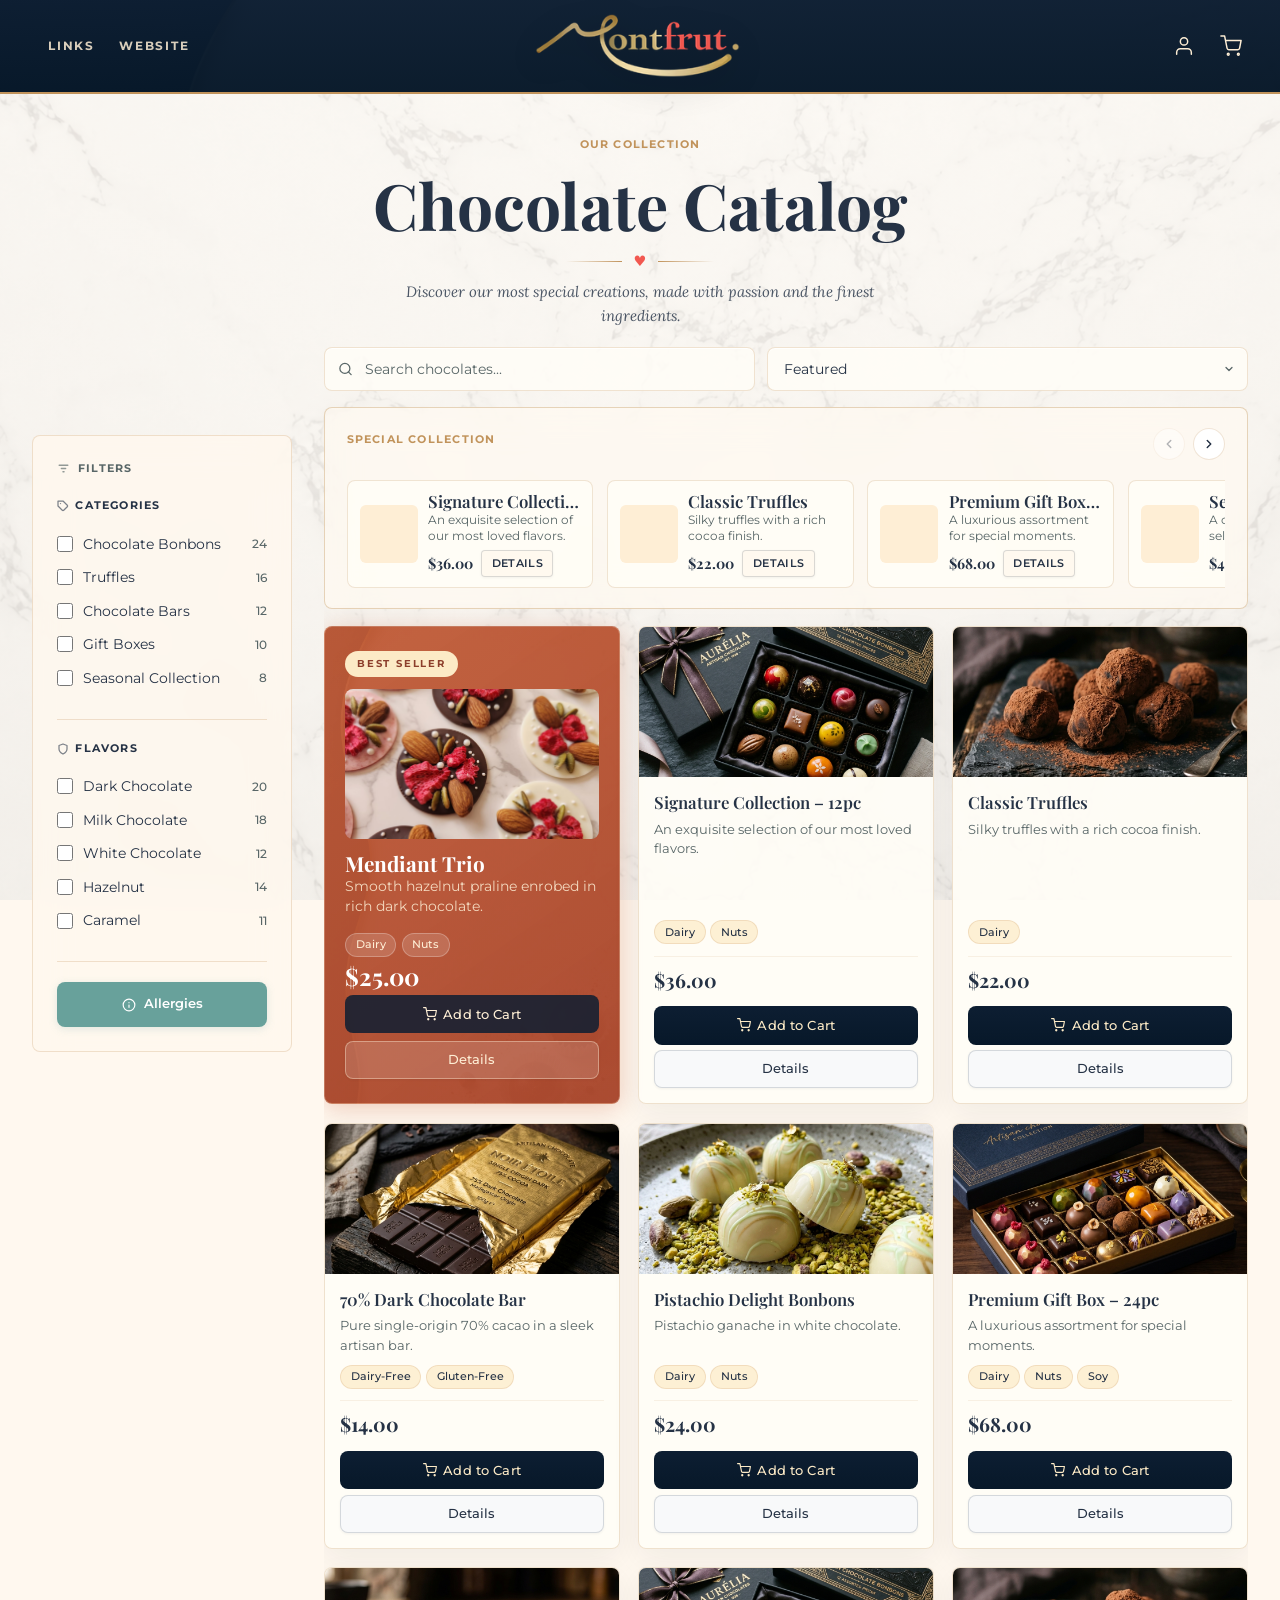
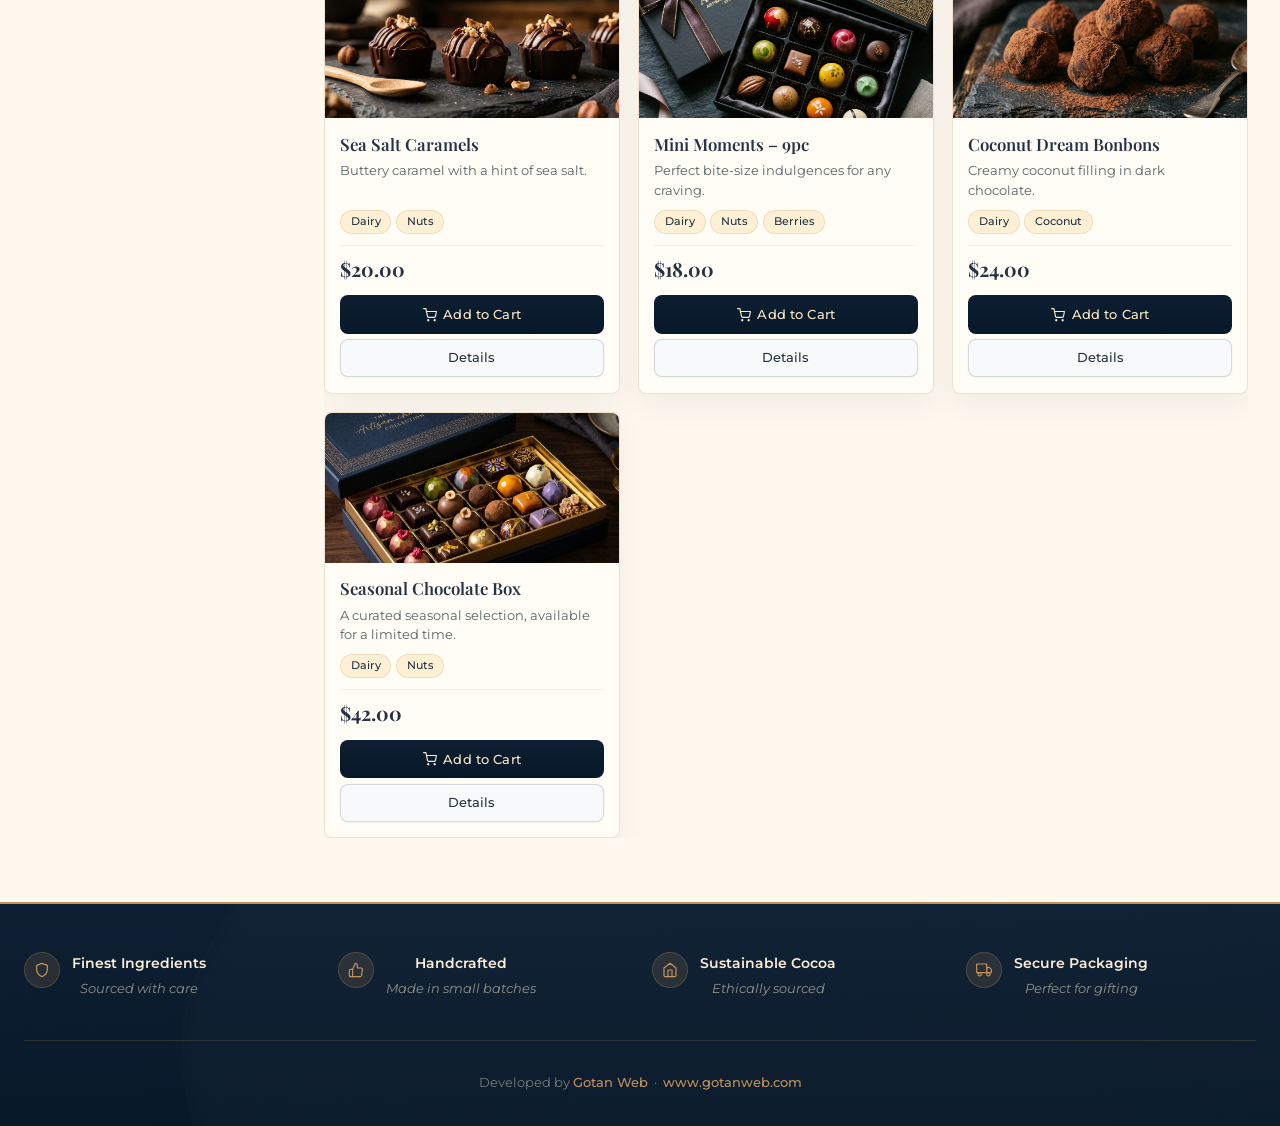
==== commit 7c97600d: "update 20261108" ====
--- a/catalog/index.html
+++ b/catalog/index.html
@@ -100,7 +100,7 @@
 
         <nav class="header-nav d-none d-lg-flex" aria-label="Main navigation">
           <a href="../links/index.html" class="nav-link-custom">links</a>
-          <a href="https://www.montfrut.com" class="nav-link-custom">website</a>
+          <a href="../index.html" class="nav-link-custom">website</a>
         </nav>
       </div>
 
--- a/catalog/css/styles.css
+++ b/catalog/css/styles.css
@@ -68,6 +68,7 @@
 
 html {
   scroll-behavior: smooth;
+  overflow-x: hidden;
 }
 
 body {
@@ -78,6 +79,7 @@
   line-height: 1.6;
   -webkit-font-smoothing: antialiased;
   margin: 0;
+  overflow-x: hidden;
 }
 
 img {
@@ -361,18 +363,37 @@
    -------------------------------------------------------------------------- */
 
 .catalog-layout {
-  max-width: 1400px;
-  margin: 0 auto;
+  width: 100%;
+  max-width: 100%;
+  margin: 0;
   padding: 0 1.5rem 4rem;
   display: grid;
   grid-template-columns: 260px 1fr;
   gap: 2rem;
   align-items: start;
+  box-sizing: border-box;
+  overflow-x: hidden;
+}
+
+/* CRITICAL: Grid children need min-width:0 to prevent cell overflow */
+.filter-sidebar,
+.catalog-main {
+  min-width: 0;
+  width: 100%;
+  box-sizing: border-box;
+  overflow-x: hidden;
 }
 
 @media (max-width: 991.98px) {
   .catalog-layout {
     grid-template-columns: 1fr;
+    padding: 0 1rem 3rem;
+  }
+}
+
+@media (max-width: 575.98px) {
+  .catalog-layout {
+    padding: 0 0.75rem 2.5rem;
   }
 }
 
@@ -548,8 +569,8 @@
 
 .search-wrap {
   position: relative;
-  flex: 1;
-  min-width: 200px;
+  flex: 1 1 0;
+  min-width: 0;
 }
 
 .search-wrap svg {
@@ -598,7 +619,7 @@
   background-position: right 0.75rem center;
   cursor: pointer;
   transition: border-color var(--transition-fast);
-  min-width: 180px;
+  flex-shrink: 0;
 }
 
 .sort-select:focus {
@@ -645,6 +666,8 @@
   padding: 1.5rem;
   margin-bottom: 2rem;
   overflow: hidden;
+  width: 100%;
+  box-sizing: border-box;
 }
 
 .special-section__header {
@@ -704,15 +727,38 @@
 }
 
 .special-item {
-  flex: 0 0 calc((100% - 3rem) / 3);
-  display: flex;
-  align-items: center;
-  gap: 1rem;
+  /* Desktop: ancho reducido a la mitad del slot de 3 columnas */
+  flex: 0 0 calc((100% - 3rem) / 3 / 2);
+  display: flex;
+  align-items: center;
+  gap: 0.65rem;
   background: #fff;
   border-radius: 8px;
-  padding: 0.875rem;
+  padding: 0.6rem 0.75rem;
   border: 1px solid rgba(193, 147, 91, 0.15);
   transition: box-shadow var(--transition-med), transform var(--transition-med);
+  box-sizing: border-box;
+  min-width: 0;
+}
+
+@media (max-width: 991.98px) {
+  .special-item {
+    /* Tablet: ancho reducido a la mitad del slot de 2 columnas */
+    flex: 0 0 calc((100% - 1.5rem) / 2 / 2);
+    gap: 0.6rem;
+    padding: 0.55rem 0.65rem;
+  }
+}
+
+@media (max-width: 575.98px) {
+  .special-item {
+    /* Mobile: ancho completo, layout horizontal */
+    flex: 0 0 100%;
+    flex-direction: row;
+    align-items: center;
+    gap: 0.65rem;
+    padding: 0.6rem 0.75rem;
+  }
 }
 
 .special-item:hover {
@@ -721,14 +767,22 @@
 }
 
 .special-item__img-wrap {
-  width: 88px;
-  height: 88px;
+  width: 68px;
+  height: 68px;
   flex-shrink: 0;
   border-radius: 6px;
   overflow: hidden;
   background: var(--almond-cream);
 }
 
+/* Mobile: misma proporción que tablet/desktop */
+@media (max-width: 575.98px) {
+  .special-item__img-wrap {
+    width: 68px;
+    height: 68px;
+  }
+}
+
 .special-item__img-wrap img {
   width: 100%;
   height: 100%;
@@ -742,28 +796,29 @@
 
 .special-item__name {
   font-family: var(--font-display);
-  font-size: 0.9375rem;
+  font-size: 0.85rem;
   font-weight: 600;
   color: var(--midnight-blue);
-  margin-bottom: 0.2rem;
+  margin-bottom: 0.1rem;
   white-space: nowrap;
   overflow: hidden;
   text-overflow: ellipsis;
 }
 
 .special-item__desc {
-  font-size: 0.8rem;
+  font-size: 0.73rem;
   color: var(--steel-teal);
-  margin-bottom: 0.4rem;
+  margin-bottom: 0.3rem;
   display: -webkit-box;
   -webkit-line-clamp: 2;
   -webkit-box-orient: vertical;
   overflow: hidden;
+  line-height: 1.35;
 }
 
 .special-item__price {
   font-family: var(--font-display);
-  font-size: 1rem;
+  font-size: 0.9rem;
   font-weight: 700;
   color: var(--midnight-blue);
 }
@@ -772,8 +827,8 @@
   display: flex;
   align-items: center;
   justify-content: flex-start;
-  gap: 0.8rem;
-  margin-top: 0.45rem;
+  gap: 0.5rem;
+  margin-top: 0.3rem;
 }
 
 .btn-details--mini {
@@ -791,7 +846,7 @@
   align-items: center;
   justify-content: center;
   width: auto !important;
-  box-shadow: 0 1px 2px rgba(0,0,0,0.05);
+  box-shadow: 0 1px 2px rgba(0, 0, 0, 0.05);
 }
 
 .btn-details--mini:hover {
@@ -801,11 +856,7 @@
   transform: translateY(-1px);
 }
 
-@media (max-width: 767.98px) {
-  .special-item {
-    flex: 0 0 80%;
-  }
-}
+/* special-item responsive overrides are handled inline with the component */
 
 /* --------------------------------------------------------------------------
    10. PRODUCT GRID
@@ -813,30 +864,28 @@
 
 .catalog-grid-wrap {
   display: grid;
-  grid-template-columns: 1fr 1fr 1fr;
+  grid-template-columns: repeat(3, minmax(0, 1fr));
   gap: 1.25rem;
   align-items: start;
-}
-
-@media (min-width: 1200px) {
-  .catalog-grid-wrap {
-    grid-template-columns: 1fr 1fr 1fr 1fr;
-  }
+  width: 100%;
+  box-sizing: border-box;
 }
 
 @media (max-width: 991.98px) {
   .catalog-grid-wrap {
-    grid-template-columns: 1fr 1fr;
+    grid-template-columns: repeat(2, minmax(0, 1fr));
+    gap: 1rem;
   }
 }
 
 @media (max-width: 575.98px) {
   .catalog-grid-wrap {
     grid-template-columns: 1fr;
-  }
-}
-
-/* Best seller slot spans first column fully on desktop */
+    gap: 1rem;
+  }
+}
+
+/* Best seller slot: first cell on desktop, full width on tablet/mobile */
 #bestseller-slot {
   grid-row: 1;
   grid-column: 1;
@@ -889,7 +938,8 @@
 .bestseller-card__img-wrap {
   border-radius: 8px;
   overflow: hidden;
-  aspect-ratio: 4 / 3;
+  aspect-ratio: 3 / 2;
+  max-height: 150px;
   background: rgba(0, 0, 0, 0.15);
 }
 
@@ -983,7 +1033,8 @@
 
 .product-card__img-wrap {
   position: relative;
-  aspect-ratio: 4 / 3;
+  aspect-ratio: 3 / 2;
+  max-height: 150px;
   background: var(--almond-cream);
   overflow: hidden;
 }
@@ -1671,9 +1722,8 @@
 }
 
 .catalog-layout {
-  grid-template-columns: 1fr;
+  /* Padding tweaks for redesign — width/grid handled by base rules */
   gap: 1.2rem;
-  padding: 0 1rem 3rem;
 }
 
 .catalog-toolbar {
@@ -1721,15 +1771,14 @@
 }
 
 .special-item {
-  flex-basis: 88%;
   background: rgba(255, 253, 247, 0.82);
   border-color: rgba(193, 147, 91, 0.24);
   box-shadow: none;
 }
 
 .special-item__img-wrap {
-  width: 78px;
-  height: 78px;
+  width: 58px;
+  height: 58px;
 }
 
 .catalog-grid-wrap {
@@ -1801,7 +1850,7 @@
   color: var(--midnight-blue);
   padding: 0.4rem 0.9rem;
   font-size: 0.8rem;
-  box-shadow: 0 1px 3px rgba(0,0,0,0.05);
+  box-shadow: 0 1px 3px rgba(0, 0, 0, 0.05);
 }
 
 .btn-details:hover {
@@ -1925,16 +1974,9 @@
       url('../assets/img/bg.png');
   }
 
-  .catalog-layout {
-    padding-inline: 1.5rem;
-  }
-
-  .search-wrap {
-    min-width: 280px;
-  }
-
+  /* Tablet: ancho reducido a la mitad del slot de 2 columnas */
   .special-item {
-    flex-basis: calc((100% - 0.85rem) / 2);
+    flex: 0 0 calc((100% - 1.5rem) / 2 / 2);
   }
 
   .catalog-grid-wrap {
@@ -1964,8 +2006,6 @@
   }
 
   .catalog-layout {
-    max-width: 1500px;
-    grid-template-columns: 260px 1fr;
     gap: 2rem;
     padding-inline: 2rem;
   }
@@ -1979,7 +2019,7 @@
   }
 
   .special-item {
-    flex-basis: calc((100% - 1.7rem) / 3);
+    flex: 0 0 calc((100% - 3rem) / 3 / 2);
   }
 
   .catalog-grid-wrap {
@@ -1992,11 +2032,7 @@
   }
 }
 
-@media (min-width: 1280px) {
-  .catalog-grid-wrap {
-    grid-template-columns: repeat(4, minmax(0, 1fr));
-  }
-}
+/* Desktop grid stays at 3 columns for consistent premium layout */
 
 /* --------------------------------------------------------------------------
    22. MOBILE/TABLET DENSITY TUNING
@@ -2044,14 +2080,8 @@
   }
 
   .catalog-layout {
-    width: 100%;
-    max-width: 100%;
-    margin-left: 0;
-    margin-right: 0;
     gap: 0.85rem;
-    padding: 0 1rem 2.25rem;
     overflow-x: hidden;
-    box-sizing: border-box;
   }
 
   .catalog-toolbar {
@@ -2069,41 +2099,40 @@
   }
 
   .special-section {
-    padding: 0.75rem;
+    padding: 0.65rem;
     margin-bottom: 0.8rem;
   }
 
   .special-section__header {
-    margin-bottom: 0.7rem;
+    margin-bottom: 0.5rem;
   }
 
   #special-track {
-    gap: 0.65rem;
+    gap: 0.5rem;
   }
 
   .special-item {
-    gap: 0.7rem;
-    padding: 0.65rem;
-    min-height: 92px;
+    gap: 0.55rem;
+    padding: 0.5rem 0.6rem;
   }
 
   .special-item__img-wrap {
-    width: 64px;
-    height: 64px;
+    width: 58px;
+    height: 58px;
   }
 
   .special-item__name {
-    font-size: 0.9rem;
+    font-size: 0.8rem;
   }
 
   .special-item__desc {
-    font-size: 0.74rem;
-    line-height: 1.35;
-    margin-bottom: 0.25rem;
+    font-size: 0.7rem;
+    line-height: 1.3;
+    margin-bottom: 0.2rem;
   }
 
   .special-item__price {
-    font-size: 0.94rem;
+    font-size: 0.85rem;
   }
 
   .catalog-grid-wrap {
@@ -2282,54 +2311,28 @@
   }
 
   /* Strict width constraints to prevent overflow */
-  .catalog-layout, 
-  .catalog-grid-wrap, 
-  .product-card, 
-  .bestseller-card, 
+  .catalog-layout,
+  .catalog-grid-wrap,
+  .product-card,
+  .bestseller-card,
   .special-section,
-  .special-item,
   .catalog-toolbar,
   .catalog-hero,
   main#main-content {
-    width: 100% !important;
-    max-width: 100% !important;
-    margin-left: 0 !important;
-    margin-right: 0 !important;
-    box-sizing: border-box !important;
-    overflow-wrap: break-word !important;
-    min-width: 0 !important;
-  }
-
-  /* Ensure images inside cards don't push width */
+    width: 100%;
+    max-width: 100%;
+    box-sizing: border-box;
+    min-width: 0;
+  }
+
+  /* Ensure images don't overflow */
   .product-card__img-wrap,
   .bestseller-card__img-wrap,
   .special-item__img-wrap,
   .product-card__img,
   .bestseller-card__img-wrap img,
   .special-item__img-wrap img {
-    max-width: 100% !important;
-    height: auto !important;
-  }
-
-  .catalog-toolbar {
-    display: flex !important;
-    flex-wrap: wrap !important;
-    gap: 0.5rem !important;
-  }
-
-  .search-wrap {
-    flex: 1 1 auto !important;
-    min-width: 0 !important;
-    max-width: 100% !important;
-  }
-}
-
-@media (max-width: 575.98px) {
-
-  .catalog-hero,
-  .catalog-layout {
-    padding-left: 1rem;
-    padding-right: 1rem;
+    max-width: 100%;
   }
 
   .catalog-toolbar {
@@ -2338,298 +2341,140 @@
     gap: 0.5rem;
   }
 
-  .filters-toggle-btn {
-    flex: 0 0 auto;
-    min-width: 90px;
-  }
-
   .search-wrap {
-    flex: 1;
-    min-width: 150px;
-  }
-
-  .sort-select {
-    flex: 1 1 100%;
+    flex: 1 1 auto;
+    min-width: 0;
+    max-width: 100%;
+  }
+}
+
+/* --------------------------------------------------------------------------
+   Tablet: 576px–991px
+   -------------------------------------------------------------------------- */
+@media (min-width: 576px) and (max-width: 991.98px) {
+  .catalog-grid-wrap {
+    grid-template-columns: repeat(2, minmax(0, 1fr));
+    gap: 0.9rem;
+  }
+
+  .special-item {
+    flex: 0 0 calc((100% - 1.5rem) / 2 / 2);
+  }
+
+  .product-card__img-wrap,
+  .bestseller-card__img-wrap {
+    max-height: 160px;
+  }
+
+  .product-card__body {
+    padding: 0.85rem;
+  }
+
+  .modal-product .modal-dialog {
+    max-width: min(92vw, 760px);
+  }
+}
+
+/* --------------------------------------------------------------------------
+   Mobile: ≤575px — 1 column everything
+   -------------------------------------------------------------------------- */
+@media (max-width: 575.98px) {
+  html,
+  body {
+    overflow-x: hidden;
+  }
+
+  .catalog-grid-wrap {
+    grid-template-columns: 1fr;
+    gap: 1rem;
+  }
+
+  .catalog-hero {
+    padding-left: 0.75rem;
+    padding-right: 0.75rem;
+  }
+
+  .catalog-toolbar {
+    flex-direction: column;
+    gap: 0.75rem;
+  }
+
+  .filters-toggle-btn,
+  .search-wrap,
+  .sort-select,
+  .search-input {
     width: 100%;
-  }
-
+    flex: none;
+  }
+
+  /* Special section: 1 item visible, horizontal layout */
   .special-item {
-    flex-basis: 90%;
-    flex-direction: column;
-    align-items: flex-start;
+    flex: 0 0 100%;
+    flex-direction: row;
+    align-items: center;
+  }
+
+  .special-item__img-wrap {
+    width: 68px;
+    height: 68px;
+    flex-shrink: 0;
+    margin-bottom: 0;
+  }
+
+  /* Product cards single column */
+  .product-card__img-wrap,
+  .bestseller-card__img-wrap {
+    aspect-ratio: 16 / 9;
+    max-height: 220px;
     height: auto;
-  }
-
-  .special-item__img-wrap {
-    width: 100%;
-    height: 120px;
-    margin-bottom: 0.5rem;
-  }
-
-  .special-item__img-wrap img {
-    width: 100%;
-    height: 100%;
-    object-fit: cover;
-  }
-
-  .product-card {
-    display: flex;
-    flex-direction: column;
-    min-height: 0;
-    width: 100%;
-    border-radius: 12px;
-    margin: 0;
-  }
-
-  .product-card__img-wrap {
-    aspect-ratio: 16 / 10;
-    height: auto;
-    max-height: 180px;
-    min-height: 0;
-    border-radius: 12px 12px 0 0;
   }
 
   .product-card__body {
     padding: 1rem;
-    display: flex;
-    flex-direction: column;
     gap: 0.4rem;
   }
 
   .product-card__desc {
+    font-size: 0.78rem;
     -webkit-line-clamp: 2;
-    font-size: 0.78rem;
-    margin-bottom: 0.5rem;
   }
 
   .product-card__footer {
-    display: flex;
     flex-direction: column;
     align-items: stretch;
     gap: 0.75rem;
-    margin-top: 0.5rem;
-    border-top: 1px solid rgba(0, 0, 0, 0.05);
     padding-top: 0.75rem;
   }
 
   .product-card__price {
-    order: 2;
-    text-align: center;
     font-size: 1.1rem;
-    margin-bottom: 0;
-    color: var(--midnight-blue);
     font-weight: 700;
   }
 
   .product-card__actions {
-    order: 1;
     width: 100%;
     display: flex;
     gap: 0.5rem;
   }
 
-  .btn-add-to-cart {
-    flex: 1;
-    min-height: 40px;
-    padding: 0.5rem 1rem;
-    display: flex;
-    align-items: center;
-    justify-content: center;
-  }
-
-  .btn-add-to-cart span {
-    display: inline;
-    margin-left: 0.5rem;
-  }
-
-  .btn-details {
-    flex: 0 0 auto;
-    padding: 0.5rem 1rem;
-  }
-
   .btn-add-to-cart,
   .btn-details {
-    min-height: 34px;
-    font-size: 0.72rem;
+    min-height: 38px;
+    font-size: 0.78rem;
   }
 
   #bestseller-slot {
     grid-column: 1 / -1;
   }
 
-  .bestseller-card {
-    display: flex;
-    flex-direction: column;
-    align-items: stretch;
-  }
-
-  .bestseller-card__badge {
-    position: absolute;
-    top: 0.55rem;
-    left: 0.55rem;
-    z-index: 1;
-  }
-
   .bestseller-card__img-wrap {
     aspect-ratio: 16 / 9;
-    height: auto;
-    min-height: 0;
-    max-height: 146px;
-  }
-
-  .bestseller-card__body {
-    min-width: 0;
+    max-height: 180px;
   }
 
   .footer-features {
-    gap: 1rem;
-    padding-bottom: 1.4rem;
-  }
-}
-
-@media (min-width: 576px) and (max-width: 991.98px) {
-  .catalog-layout {
-    max-width: 100%;
-    width: 100%;
-    padding-left: 1.5rem;
-    padding-right: 1.5rem;
-  }
-
-  .catalog-grid-wrap {
-    grid-template-columns: repeat(2, minmax(0, 1fr));
-    gap: 0.78rem;
-    width: 100%;
-    max-width: 100%;
-  }
-
-  .product-card__img-wrap,
-  .bestseller-card__img-wrap {
-    max-height: 132px;
-  }
-
-  .product-card__body {
-    padding: 0.78rem;
-  }
-
-  .special-item {
-    flex-basis: calc((100% - 0.65rem) / 2);
-  }
-
-  .modal-product .modal-dialog {
-    max-width: min(92vw, 760px);
-  }
-}
-
-.product-card__fav {
-  display: none !important;
-}
-
-/* ==========================================================================
-   MOBILE RESPONSIVENESS OVERHAUL
-   Ensures all items fit perfectly within the device width.
-   ========================================================================== */
-@media (max-width: 767.98px) {
-  html, body {
-    overflow-x: hidden !important;
-    width: 100% !important;
-  }
-
-  /* Main container constraints */
-  .catalog-layout, 
-  .catalog-main,
-  .catalog-grid-wrap, 
-  .catalog-hero,
-  main#main-content {
-    width: 100% !important;
-    max-width: 100% !important;
-    min-width: 0 !important;
-    margin-left: 0 !important;
-    margin-right: 0 !important;
-    padding-left: 0.75rem !important;
-    padding-right: 0.75rem !important;
-    box-sizing: border-box !important;
-    overflow-x: hidden !important;
-  }
-
-  .special-section {
-    width: 100% !important;
-    max-width: 100% !important;
-    margin-left: 0 !important;
-    margin-right: 0 !important;
-    box-sizing: border-box !important;
-  }
-
-  /* Grid and Flex containers */
-  .catalog-grid-wrap {
-    display: grid !important;
-    grid-template-columns: 1fr !important;
-    gap: 1.5rem !important;
-  }
-
-  /* Card and Item verticality */
-  .product-card,
-  .bestseller-card,
-  .special-item {
-    display: flex !important;
-    flex-direction: column !important;
-    width: 100% !important;
-    max-width: 100% !important;
-    min-width: 0 !important;
-    margin-bottom: 1rem !important;
-    align-items: stretch !important;
-    height: auto !important;
-    overflow: hidden !important;
-  }
-
-  /* Image Aspect Ratios (Fixing the "Giant Images" issue) */
-  .product-card__img-wrap,
-  .bestseller-card__img-wrap {
-    width: 100% !important;
-    aspect-ratio: 16 / 9 !important;
-    height: auto !important;
-    max-height: 220px !important;
-  }
-
-  .special-item__img-wrap {
-    width: 100% !important;
-    height: 140px !important;
-    margin-bottom: 0.5rem !important;
-  }
-
-  .product-card__img,
-  .bestseller-card__img-wrap img,
-  .special-item__img-wrap img {
-    width: 100% !important;
-    height: 100% !important;
-    object-fit: cover !important;
-  }
-
-  /* Toolbar adjustments */
-  .catalog-toolbar {
-    flex-direction: column !important;
-    gap: 0.75rem !important;
-    width: 100% !important;
-    display: flex !important;
-  }
-
-  .filters-toggle-btn,
-  .search-wrap,
-  .sort-select {
-    width: 100% !important;
-    flex: none !important;
-  }
-
-  .search-input {
-    width: 100% !important;
-  }
-
-  /* Footer centering */
-  .footer-features {
-    grid-template-columns: 1fr !important;
-    gap: 2rem !important;
-    justify-items: center !important;
-  }
-}
-
+    grid-template-columns: 1fr;
+    gap: 2rem;
+    justify-items: center;
   }
 }
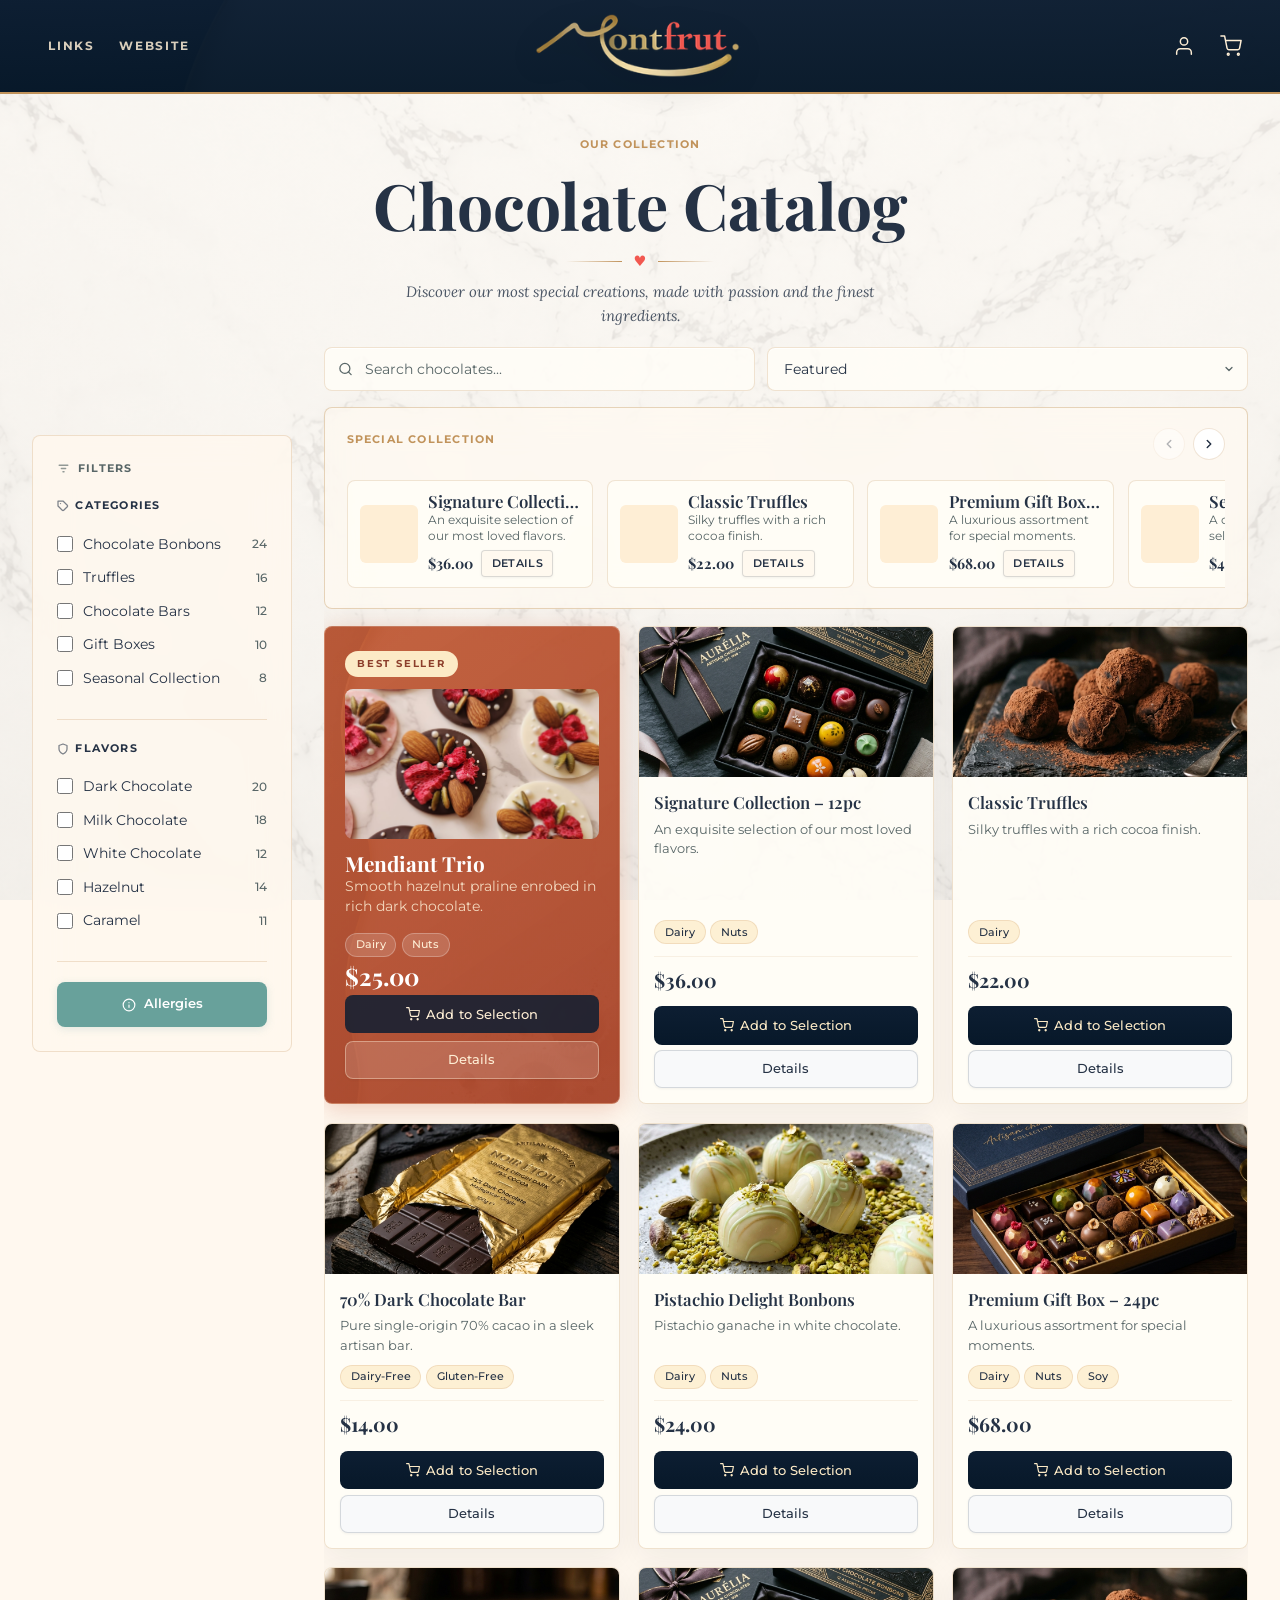
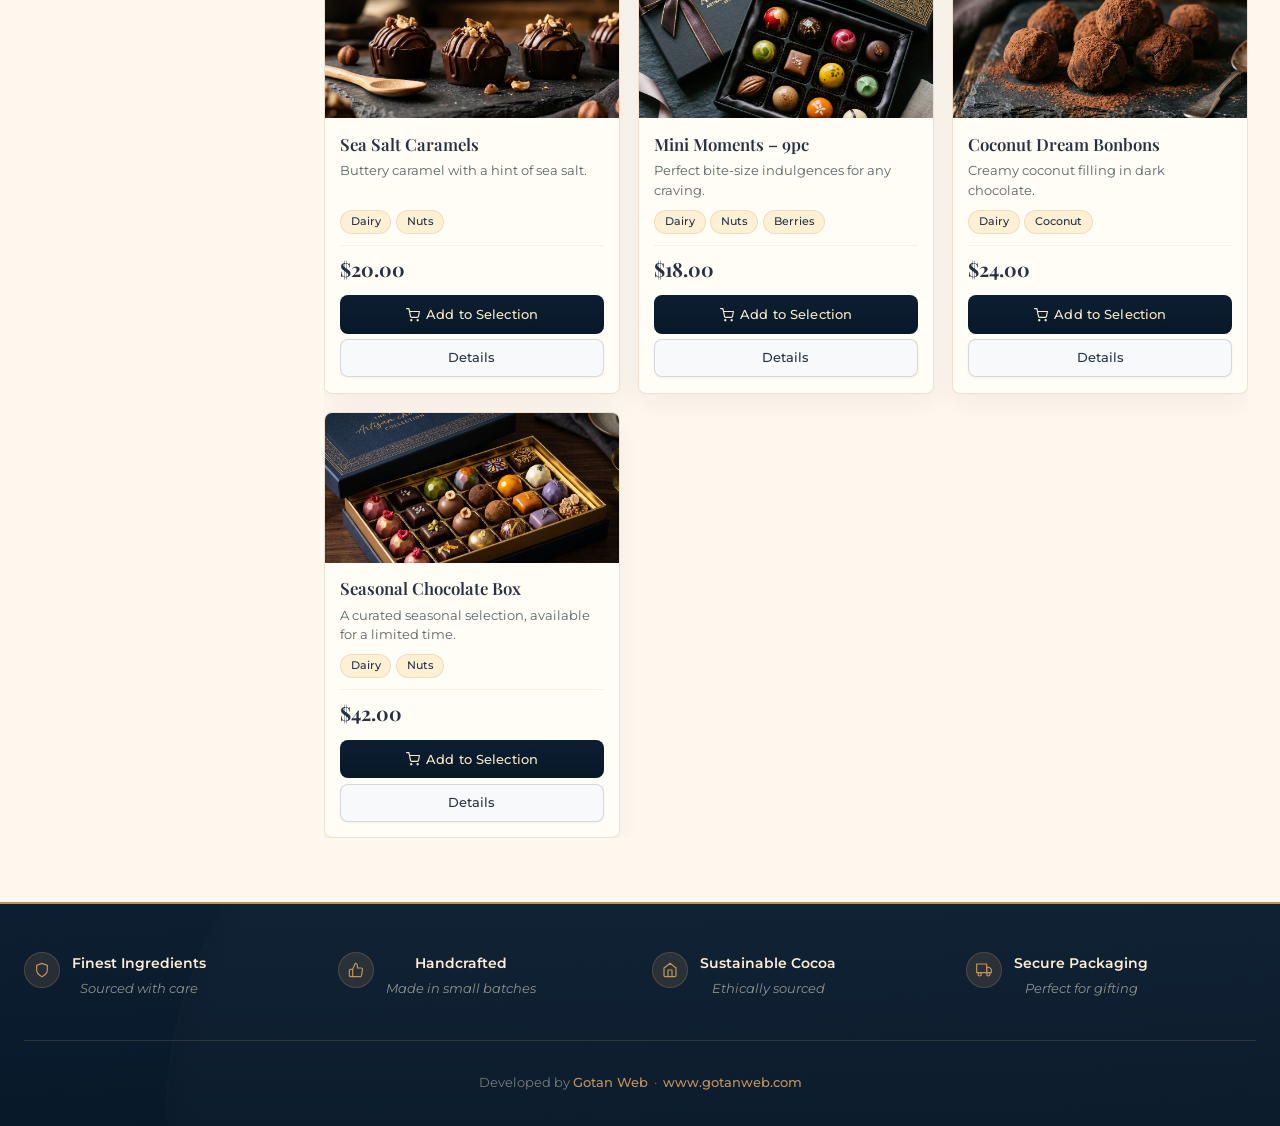
==== commit 39cd6b68: "feat(catalog): establish product selection and persistence baseline" ====
--- a/catalog/index.html
+++ b/catalog/index.html
@@ -121,14 +121,14 @@
             <circle cx="12" cy="7" r="4"></circle>
           </svg>
         </button>
-        <button class="header-icon-btn" aria-label="Shopping cart" style="position:relative;">
+        <button id="selection-indicator" type="button" class="header-icon-btn" aria-label="Selection: 0 units" style="position:relative;">
           <svg xmlns="http://www.w3.org/2000/svg" width="22" height="22" viewBox="0 0 24 24" fill="none"
             stroke="currentColor" stroke-width="1.6" stroke-linecap="round" stroke-linejoin="round" aria-hidden="true">
             <circle cx="9" cy="21" r="1"></circle>
             <circle cx="20" cy="21" r="1"></circle>
             <path d="M1 1h4l2.68 13.39a2 2 0 0 0 2 1.61h9.72a2 2 0 0 0 2-1.61L23 6H6"></path>
           </svg>
-          <span id="cart-count" class="cart-count d-none" aria-live="polite" aria-label="Items in cart">0</span>
+          <span id="cart-count" class="cart-count d-none" aria-live="polite" aria-label="0 units selected">0</span>
         </button>
       </div>
 
@@ -592,7 +592,7 @@
 
             <!-- Right: Info -->
             <div class="col-md-6">
-              <p class="modal-price" id="modal-price">$0.00</p>
+              <p class="modal-price" id="modal-price" aria-live="polite" aria-label="Unit price in USD">$0.00</p>
 
               <p class="modal-section-label">Description</p>
               <p class="modal-text" id="modal-description"></p>
@@ -605,6 +605,9 @@
 
               <p class="modal-section-label">Ingredients</p>
               <p class="modal-text" id="modal-ingredients"></p>
+
+              <div id="modal-variants" hidden></div>
+              <p id="modal-selection-message" class="selection-validation" role="status" aria-live="polite" hidden></p>
             </div>
 
           </div>
@@ -619,7 +622,7 @@
               <circle cx="20" cy="21" r="1"></circle>
               <path d="M1 1h4l2.68 13.39a2 2 0 0 0 2 1.61h9.72a2 2 0 0 0 2-1.61L23 6H6"></path>
             </svg>
-            Add to Cart
+            Add to Selection
           </button>
           <button type="button" class="btn-details" data-bs-dismiss="modal">Close</button>
         </div>
@@ -630,10 +633,10 @@
 
 
   <!-- =====================================================================
-       TOAST — Add to Cart Notification
+       TOAST — Add to Selection Notification
        ===================================================================== -->
   <div class="toast-container position-fixed bottom-0 end-0 p-3" aria-live="polite" aria-atomic="true">
-    <div id="cart-toast" class="toast montfrut-toast" role="alert" aria-live="assertive" aria-atomic="true"
+    <div id="cart-toast" class="toast montfrut-toast" role="status" aria-live="polite" aria-atomic="true"
       data-bs-delay="3000">
       <div class="toast-header">
         <span class="toast-title">Montfrut</span>
@@ -647,7 +650,7 @@
             <polyline points="20 6 9 17 4 12"></polyline>
           </svg>
         </span>
-        <span id="toast-body-text">Product added to cart.</span>
+        <span id="toast-body-text">Product added to selection.</span>
       </div>
     </div>
   </div>
@@ -687,6 +690,7 @@
   <script src="https://cdn.jsdelivr.net/npm/bootstrap@5.3.3/dist/js/bootstrap.bundle.min.js"></script>
 
   <!-- Montfrut Scripts -->
+  <script src="js/products.js"></script>
   <script src="js/scripts.js?v=1.2"></script>
 
   <script>
--- a/catalog/css/styles.css
+++ b/catalog/css/styles.css
@@ -1,3 +1,55 @@
+/* CAT-IMP-002B: isolated variant controls and unavailable selection states. */
+.selection-variant-group {
+  min-width: 0;
+  margin: 1rem 0;
+  padding: 0.75rem;
+  border: 1px solid var(--color-sidebar-border);
+  border-radius: 6px;
+}
+
+.selection-variant-group legend {
+  float: none;
+  width: auto;
+  padding: 0 0.25rem;
+  font-family: var(--font-ui);
+  font-size: 0.875rem;
+  font-weight: 600;
+}
+
+.selection-variant-option {
+  display: flex;
+  align-items: baseline;
+  gap: 0.5rem;
+  padding: 0.35rem 0;
+  font-size: 0.875rem;
+  overflow-wrap: anywhere;
+}
+
+.selection-variant-option input {
+  flex-shrink: 0;
+  accent-color: var(--midnight-blue);
+}
+
+.selection-variant-option input:focus-visible {
+  outline: 2px solid var(--midnight-blue);
+  outline-offset: 3px;
+}
+
+.selection-status,
+.selection-validation {
+  color: var(--color-text-primary);
+  font-size: 0.8125rem;
+  margin: 0.5rem 0;
+}
+
+.btn-add-to-cart:disabled,
+.btn-add-to-cart:disabled:hover {
+  opacity: 0.6;
+  cursor: not-allowed;
+  transform: none;
+  box-shadow: none;
+}
+
 /* ==========================================================================
    Montfrut — styles.css
    Premium artisan chocolate brand — front-end stylesheet
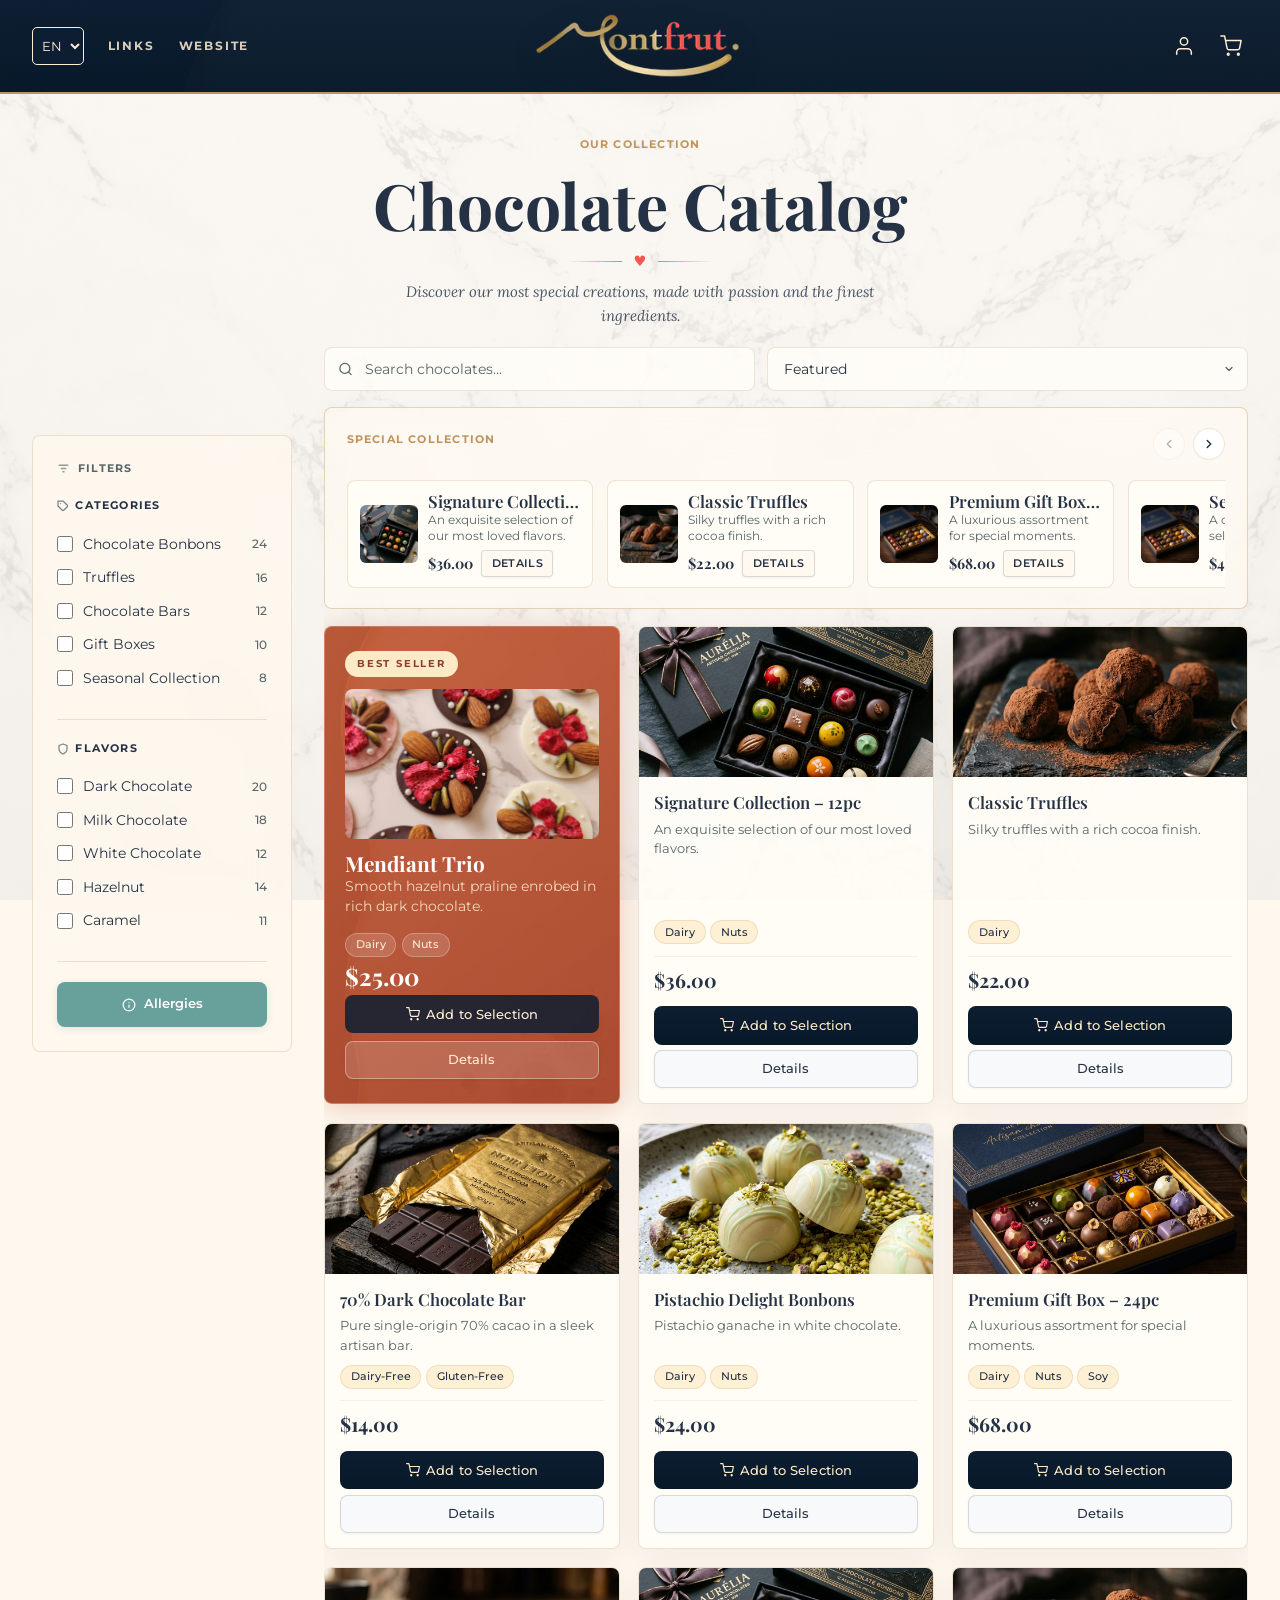
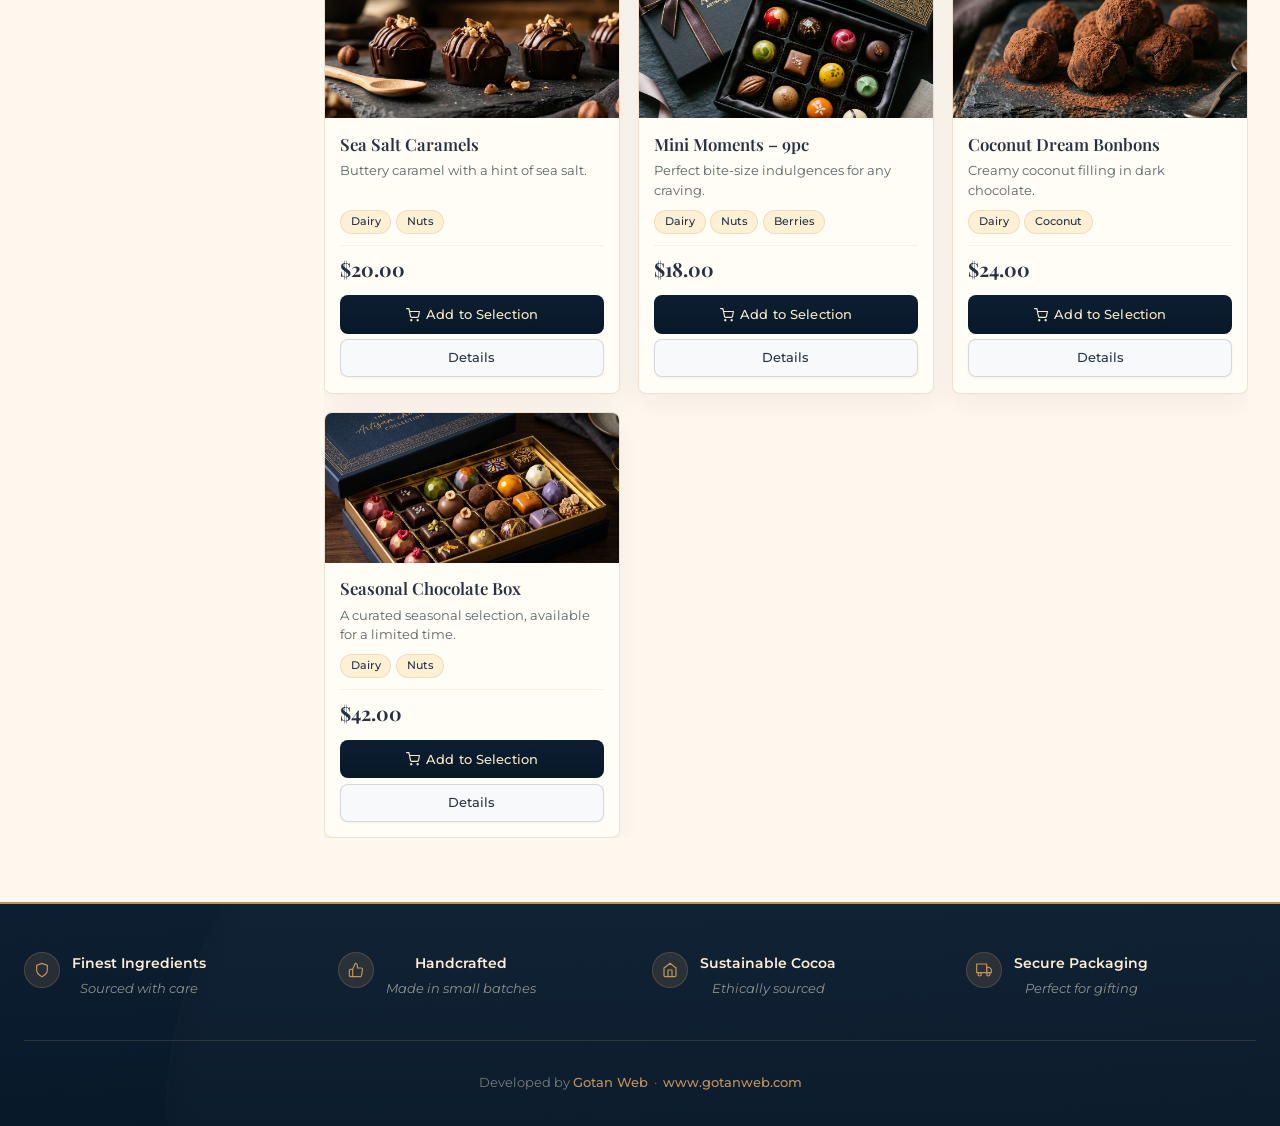
==== commit e97516d9: "Update 20261119 - Catalog languages" ====
--- a/catalog/index.html
+++ b/catalog/index.html
@@ -1,5 +1,5 @@
 <!DOCTYPE html>
-<html lang="es">
+<html lang="en">
 
 <head>
   <meta charset="UTF-8">
@@ -42,7 +42,7 @@
   <link href="https://cdn.jsdelivr.net/npm/bootstrap@5.3.3/dist/css/bootstrap.min.css" rel="stylesheet">
 
   <!-- Custom Styles -->
-  <link rel="stylesheet" href="css/styles.css?v=1.4">
+  <link rel="stylesheet" href="css/styles.css?v=1.5">
 
   <!-- Structured Data (JSON-LD) -->
   <script type="application/ld+json">
@@ -87,7 +87,7 @@
        HEADER
        ===================================================================== -->
   <header class="site-header" role="banner">
-    <div class="header-inner">
+    <div class="header-inner catalog-language-header">
 
       <!-- Left: Hamburger (mobile only) -->
       <div class="header-left">
@@ -98,6 +98,14 @@
           <span></span>
         </button>
 
+        <label class="catalog-language-control">
+          <span class="visually-hidden">Catalog language</span>
+          <select id="catalog-language" aria-label="Catalog language">
+            <option value="es" lang="es">ES</option>
+            <option value="en" lang="en" selected>EN</option>
+          </select>
+          <span id="catalog-language-status" class="visually-hidden" role="status" aria-live="polite"></span>
+        </label>
         <nav class="header-nav d-none d-lg-flex" aria-label="Main navigation">
           <a href="../links/index.html" class="nav-link-custom">links</a>
           <a href="../index.html" class="nav-link-custom">website</a>
@@ -121,7 +129,7 @@
             <circle cx="12" cy="7" r="4"></circle>
           </svg>
         </button>
-        <button id="selection-indicator" type="button" class="header-icon-btn" aria-label="Selection: 0 units" style="position:relative;">
+        <button id="selection-indicator" type="button" class="header-icon-btn" aria-label="Selection: 0 units" aria-controls="mySelection" aria-expanded="false" style="position:relative;">
           <svg xmlns="http://www.w3.org/2000/svg" width="22" height="22" viewBox="0 0 24 24" fill="none"
             stroke="currentColor" stroke-width="1.6" stroke-linecap="round" stroke-linejoin="round" aria-hidden="true">
             <circle cx="9" cy="21" r="1"></circle>
@@ -550,11 +558,80 @@
   </div>
 
 
+  <!-- My Selection and CAT-IMP-003B inquiry; no order or payment is recorded. -->
+  <aside class="offcanvas offcanvas-end selection-panel" tabindex="-1" id="mySelection"
+    aria-labelledby="selection-title">
+    <div class="offcanvas-header">
+      <h2 id="selection-title" class="offcanvas-title">My Selection</h2>
+      <button id="selection-close" type="button" class="btn-close" data-bs-dismiss="offcanvas"
+        aria-label="Close My Selection"></button>
+    </div>
+    <div class="offcanvas-body selection-panel__body">
+      <p id="selection-storage-message" class="selection-panel__notice" hidden></p>
+      <div id="selection-empty" class="selection-panel__empty">
+        <p>Your selection is empty.</p>
+        <button id="selection-empty-explore" type="button" class="btn-details" data-bs-dismiss="offcanvas">Continue exploring</button>
+      </div>
+      <div id="selection-items"></div>
+      <form id="selection-inquiry-form" class="selection-inquiry" autocomplete="off" novalidate
+        aria-labelledby="selection-inquiry-title" aria-describedby="selection-inquiry-notice">
+        <h3 id="selection-inquiry-title">Your inquiry</h3>
+        <div class="selection-inquiry__field">
+          <label for="inquiry-name">Full Name <span>(required)</span></label>
+          <input id="inquiry-name" type="text" required maxlength="100" autocomplete="off"
+            aria-describedby="inquiry-name-error">
+          <p id="inquiry-name-error" class="selection-inquiry__error" hidden></p>
+        </div>
+        <div class="selection-inquiry__field">
+          <label for="inquiry-company">Company <span>(optional)</span></label>
+          <input id="inquiry-company" type="text" maxlength="120" autocomplete="off"
+            aria-describedby="inquiry-company-error">
+          <p id="inquiry-company-error" class="selection-inquiry__error" hidden></p>
+        </div>
+        <div class="selection-inquiry__field">
+          <label for="inquiry-event-date">Event Date <span>(optional)</span></label>
+          <input id="inquiry-event-date" type="date" autocomplete="off"
+            aria-describedby="inquiry-event-date-error">
+          <p id="inquiry-event-date-error" class="selection-inquiry__error" hidden></p>
+        </div>
+        <div class="selection-inquiry__field">
+          <label for="inquiry-comments">Additional Comments <span>(optional, up to 1,000 characters)</span></label>
+          <textarea id="inquiry-comments" rows="4" maxlength="1000" autocomplete="off"
+            aria-describedby="inquiry-comments-error"></textarea>
+          <p id="inquiry-comments-error" class="selection-inquiry__error" hidden></p>
+        </div>
+        <p id="selection-inquiry-notice" class="selection-panel__notice">Opening WhatsApp shares these details with WhatsApp. Review and send the message there manually. Both inquiry actions require accepting the commercial terms first.</p>
+        <p id="inquiry-selection-message" class="selection-inquiry__error" tabindex="-1" hidden></p>
+        <p id="inquiry-form-hint" class="selection-inquiry__hint">Enter your full name and select at least one valid product to continue.</p>
+        <div class="selection-inquiry__actions">
+          <button id="inquiry-whatsapp" type="submit" class="selection-panel__action" disabled
+            aria-describedby="selection-inquiry-notice inquiry-form-hint">Send Inquiry via WhatsApp</button>
+          <button id="inquiry-copy" type="button" class="selection-panel__action" disabled
+            aria-describedby="inquiry-form-hint">Copy Inquiry Message</button>
+        </div>
+        <p id="inquiry-action-status" class="selection-inquiry__hint" role="status" aria-live="polite" aria-atomic="true"></p>
+      </form>
+    </div>
+    <div class="selection-panel__summary">
+      <p><span>Valid units</span> <strong id="selection-valid-units">0</strong></p>
+      <p><span>Estimated subtotal</span> <strong id="selection-subtotal">$0.00</strong></p>
+      <p id="selection-subtotal-message" class="selection-panel__notice" hidden></p>
+      <small>Estimated prices exclude taxes, delivery and other charges. Montfrut will confirm final pricing and availability.</small>
+      <button id="selection-clear" type="button" class="btn-details" hidden>Clear selection</button>
+      <div id="selection-clear-confirm" class="selection-panel__confirm" role="group" aria-labelledby="selection-clear-question" hidden>
+        <p id="selection-clear-question">Clear every item from your selection?</p>
+        <button id="selection-confirm-clear" type="button" class="btn-details">Yes, clear selection</button>
+        <button id="selection-cancel-clear" type="button" class="btn-details">Keep selection</button>
+      </div>
+    </div>
+    <p id="selection-live" class="visually-hidden" aria-live="polite" aria-atomic="true"></p>
+  </aside>
+
   <!-- =====================================================================
        PRODUCT MODAL
        ===================================================================== -->
   <div class="modal fade modal-product" id="productModal" tabindex="-1" aria-labelledby="productModalLabel"
-    aria-modal="true" role="dialog">
+    aria-hidden="true">
     <div class="modal-dialog modal-lg modal-dialog-centered modal-dialog-scrollable">
       <div class="modal-content">
 
@@ -606,6 +683,7 @@
               <p class="modal-section-label">Ingredients</p>
               <p class="modal-text" id="modal-ingredients"></p>
 
+              <p id="selection-edit-note" class="modal-text" hidden></p>
               <div id="modal-variants" hidden></div>
               <p id="modal-selection-message" class="selection-validation" role="status" aria-live="polite" hidden></p>
             </div>
@@ -622,7 +700,7 @@
               <circle cx="20" cy="21" r="1"></circle>
               <path d="M1 1h4l2.68 13.39a2 2 0 0 0 2 1.61h9.72a2 2 0 0 0 2-1.61L23 6H6"></path>
             </svg>
-            Add to Selection
+            <span id="modal-selection-action-label">Add to Selection</span>
           </button>
           <button type="button" class="btn-details" data-bs-dismiss="modal">Close</button>
         </div>
@@ -686,12 +764,33 @@
   </div>
 
 
+  <!-- Consent is requested for every inquiry action; it is never persisted. -->
+  <div class="modal fade catalog-consent" id="inquiryConsentModal" tabindex="-1"
+    aria-labelledby="inquiry-consent-title" aria-describedby="inquiry-consent-text" aria-hidden="true">
+    <div class="modal-dialog modal-dialog-centered modal-dialog-scrollable">
+      <div class="modal-content">
+        <div class="modal-header">
+          <h2 class="modal-title fs-5" id="inquiry-consent-title">Commercial terms</h2>
+          <button type="button" class="btn-close" data-bs-dismiss="modal" aria-label="Close consent dialog"></button>
+        </div>
+        <div class="modal-body">
+          <p id="inquiry-consent-text">I understand that this inquiry does not constitute a purchase or reservation. The amounts shown do not include taxes, shipping, or other charges. Montfrut will confirm final prices, availability, delivery, and terms.</p>
+        </div>
+        <div class="modal-footer">
+          <button id="inquiry-consent-reject" type="button" class="catalog-consent__button catalog-consent__button--secondary" data-bs-dismiss="modal">I Don't Accept.</button>
+          <button id="inquiry-consent-accept" type="button" class="catalog-consent__button catalog-consent__button--primary">I Accept.</button>
+        </div>
+      </div>
+    </div>
+  </div>
+
   <!-- Bootstrap 5 JS Bundle -->
   <script src="https://cdn.jsdelivr.net/npm/bootstrap@5.3.3/dist/js/bootstrap.bundle.min.js"></script>
 
   <!-- Montfrut Scripts -->
   <script src="js/products.js"></script>
-  <script src="js/scripts.js?v=1.2"></script>
+  <script src="js/i18n.js?v=1.0"></script>
+  <script src="js/scripts.js?v=1.3"></script>
 
   <script>
     // Robustness check: if after 2 seconds the grid is still empty, try to re-render
@@ -709,4 +808,4 @@
 
 </body>
 
-</html>+</html>
--- a/catalog/css/styles.css
+++ b/catalog/css/styles.css
@@ -1,3 +1,107 @@
+/* CAT-IMP-004 / 003B-R1: language control and commercial consent only. */
+.catalog-language-control select { min-height: 38px; max-width: 4.5rem; padding: 0.3rem; border: 1px solid currentColor; border-radius: 5px; color: var(--almond-cream); background: var(--blood-crimson); font: 0.8125rem var(--font-ui); }
+.catalog-language-control select:focus-visible { outline: 3px solid var(--almond-cream); outline-offset: 3px; }
+.catalog-consent button:focus-visible { outline: 3px solid var(--midnight-blue); outline-offset: 3px; }
+.catalog-consent .modal-content { color: var(--midnight-blue); background: var(--almond-cream); overflow-wrap: anywhere; }
+.catalog-consent button { min-height: 44px; }
+/* CAT-IMP-003B-R2: equal consent actions, isolated from other modals. */
+.catalog-consent .modal-footer { display: grid; grid-template-columns: repeat(2, minmax(0, 1fr)); align-items: stretch; gap: 0.75rem; }
+.catalog-consent .catalog-consent__button { width: 100%; min-width: 0; margin: 0; padding: 0.65rem 0.75rem; border: 1px solid var(--midnight-blue); border-radius: 5px; font: 500 0.8125rem/1.5 var(--font-ui); text-align: center; white-space: normal; overflow-wrap: anywhere; }
+.catalog-consent__button--primary { background: var(--color-btn-primary); color: var(--almond-cream); }
+.catalog-consent__button--primary:hover:enabled { background: var(--color-btn-hover); }
+.catalog-consent__button--primary:active:enabled { background: var(--blood-crimson); }
+.catalog-consent__button--secondary { background: transparent; color: var(--midnight-blue); }
+.catalog-consent__button--secondary:hover:enabled { background: var(--color-accent-light); }
+.catalog-consent__button--secondary:active:enabled { background: var(--almond-cream); }
+.catalog-consent__button:disabled { opacity: 0.55; cursor: not-allowed; }
+@media (max-width: 359.98px) {
+  .catalog-consent .modal-footer { grid-template-columns: minmax(0, 1fr); grid-auto-rows: 1fr; }
+}
+@media (max-width: 575.98px) {
+  .catalog-language-control select { min-height: 44px; }
+  .catalog-language-header { grid-template-columns: auto minmax(0, 1fr) auto; column-gap: 0.5rem; }
+  .catalog-language-header .header-center { min-width: 0; }
+  .catalog-language-header .header-logo { max-width: 100%; }
+}
+@media (prefers-reduced-motion: reduce) {
+  .catalog-consent, .catalog-consent * { transition: none !important; animation: none !important; }
+}
+
+/* CAT-IMP-003B: inquiry stays in the panel's existing scrollable body. */
+.selection-inquiry { margin-top: 1.5rem; padding-top: 1rem; border-top: 1px solid var(--color-sidebar-border); }
+.selection-inquiry__field { margin: 1rem 0; }
+.selection-inquiry label { display: block; font-size: 0.875rem; font-weight: 600; margin-bottom: 0.4rem; }
+.selection-inquiry label span { font-weight: 400; }
+.selection-inquiry input,
+.selection-inquiry textarea { display: block; width: 100%; min-width: 0; max-width: 100%; min-height: 44px; border: 1px solid var(--steel-teal); border-radius: 5px; background: var(--color-surface); color: var(--midnight-blue); padding: 0.65rem; font: 1rem var(--font-ui); }
+.selection-inquiry textarea { resize: vertical; }
+.selection-inquiry input[aria-invalid="true"],
+.selection-inquiry textarea[aria-invalid="true"] { border: 2px solid var(--midnight-blue); }
+.selection-inquiry input:focus-visible,
+.selection-inquiry textarea:focus-visible,
+.selection-inquiry [tabindex="-1"]:focus { outline: 3px solid var(--midnight-blue); outline-offset: 3px; }
+.selection-inquiry__hint,
+.selection-inquiry__error { font-size: 0.8125rem; margin: 0.5rem 0; }
+.selection-inquiry__error { font-weight: 600; }
+.selection-inquiry__actions { display: flex; flex-wrap: wrap; gap: 0.5rem; }
+.selection-inquiry__actions button { flex: 1 1 100%; overflow-wrap: anywhere; }
+.selection-inquiry input,
+.selection-inquiry textarea,
+.selection-inquiry button { scroll-margin-block: 1rem; }
+
+/* CAT-IMP-003A: isolated My Selection panel. Bootstrap owns its focus trap. */
+.offcanvas.selection-panel {
+  --bs-offcanvas-width: 480px;
+  color: var(--color-text-primary);
+  background: var(--color-bg);
+  max-width: 100%;
+  overflow-wrap: anywhere;
+}
+
+.selection-panel .offcanvas-header,
+.selection-panel__summary {
+  flex-shrink: 0;
+  padding: 1rem;
+  background: var(--color-surface);
+}
+
+.selection-panel h2 { margin: 0; font-family: var(--font-display); font-size: 1.5rem; }
+.selection-panel__body { min-height: 0; overflow-x: hidden; }
+.selection-panel__empty { padding: 1rem 0; text-align: center; }
+.selection-panel__line { display: flex; gap: 0.75rem; padding: 1rem 0; border-bottom: 1px solid var(--color-sidebar-border); }
+.selection-panel__image { width: 72px; height: 72px; flex: 0 0 72px; object-fit: cover; border-radius: 6px; }
+.selection-panel__content { min-width: 0; flex: 1; }
+.selection-panel h3 { font-family: var(--font-ui); font-size: 0.95rem; font-weight: 600; margin: 0 0 0.5rem; }
+.selection-panel__variants,
+.selection-panel__price { font-size: 0.8125rem; margin: 0.3rem 0; }
+.selection-panel__notice { color: var(--color-text-primary); font-size: 0.8125rem; padding: 0.5rem; margin: 0.5rem 0; background: var(--color-accent-light); border-left: 3px solid var(--midnight-blue); }
+.selection-panel__controls { display: flex; flex-wrap: wrap; gap: 0.5rem; margin-top: 0.75rem; align-items: center; }
+.selection-panel__quantity { display: flex; align-items: center; gap: 0.5rem; max-width: 100%; }
+.selection-panel__quantity span { min-width: 1.5rem; text-align: center; overflow-wrap: anywhere; }
+.selection-panel__action { border: 1px solid var(--midnight-blue); border-radius: 5px; background: var(--color-surface); color: var(--midnight-blue); font: 500 0.8125rem var(--font-ui); min-width: 44px; min-height: 44px; padding: 0.5rem; }
+.selection-panel__action:hover:enabled { background: var(--color-accent-light); }
+.selection-panel__action:disabled { opacity: 0.55; cursor: not-allowed; }
+.selection-panel button:focus-visible { outline: 3px solid var(--midnight-blue); outline-offset: 3px; }
+.selection-panel .btn-close { min-width: 44px; min-height: 44px; padding: 0; margin: 0; }
+.selection-panel .btn-details { min-height: 44px; }
+.selection-panel [hidden] { display: none !important; }
+.selection-panel__summary { border-top: 1px solid var(--color-sidebar-border); max-height: 45%; overflow: auto; }
+.selection-panel__summary > p { display: flex; justify-content: space-between; gap: 0.75rem; margin: 0 0 0.5rem; font-size: 0.875rem; }
+.selection-panel__summary > .selection-panel__notice { display: block; }
+.selection-panel__summary small { display: block; color: var(--color-text-muted); font-size: 0.75rem; margin-bottom: 0.75rem; }
+.selection-panel__confirm { padding-top: 0.75rem; }
+.selection-panel__confirm .btn-details { margin: 0.25rem 0.25rem 0.25rem 0; }
+
+@media (max-width: 575.98px) {
+  .selection-panel { --bs-offcanvas-width: 100%; }
+  .selection-panel__line { gap: 0.5rem; }
+  .selection-panel__image { width: 56px; height: 56px; flex-basis: 56px; }
+}
+
+@media (prefers-reduced-motion: reduce) {
+  .selection-panel, .selection-panel * { transition: none !important; animation: none !important; scroll-behavior: auto !important; }
+}
+
 /* CAT-IMP-002B: isolated variant controls and unavailable selection states. */
 .selection-variant-group {
   min-width: 0;
@@ -2529,4 +2633,4 @@
     gap: 2rem;
     justify-items: center;
   }
-}+}
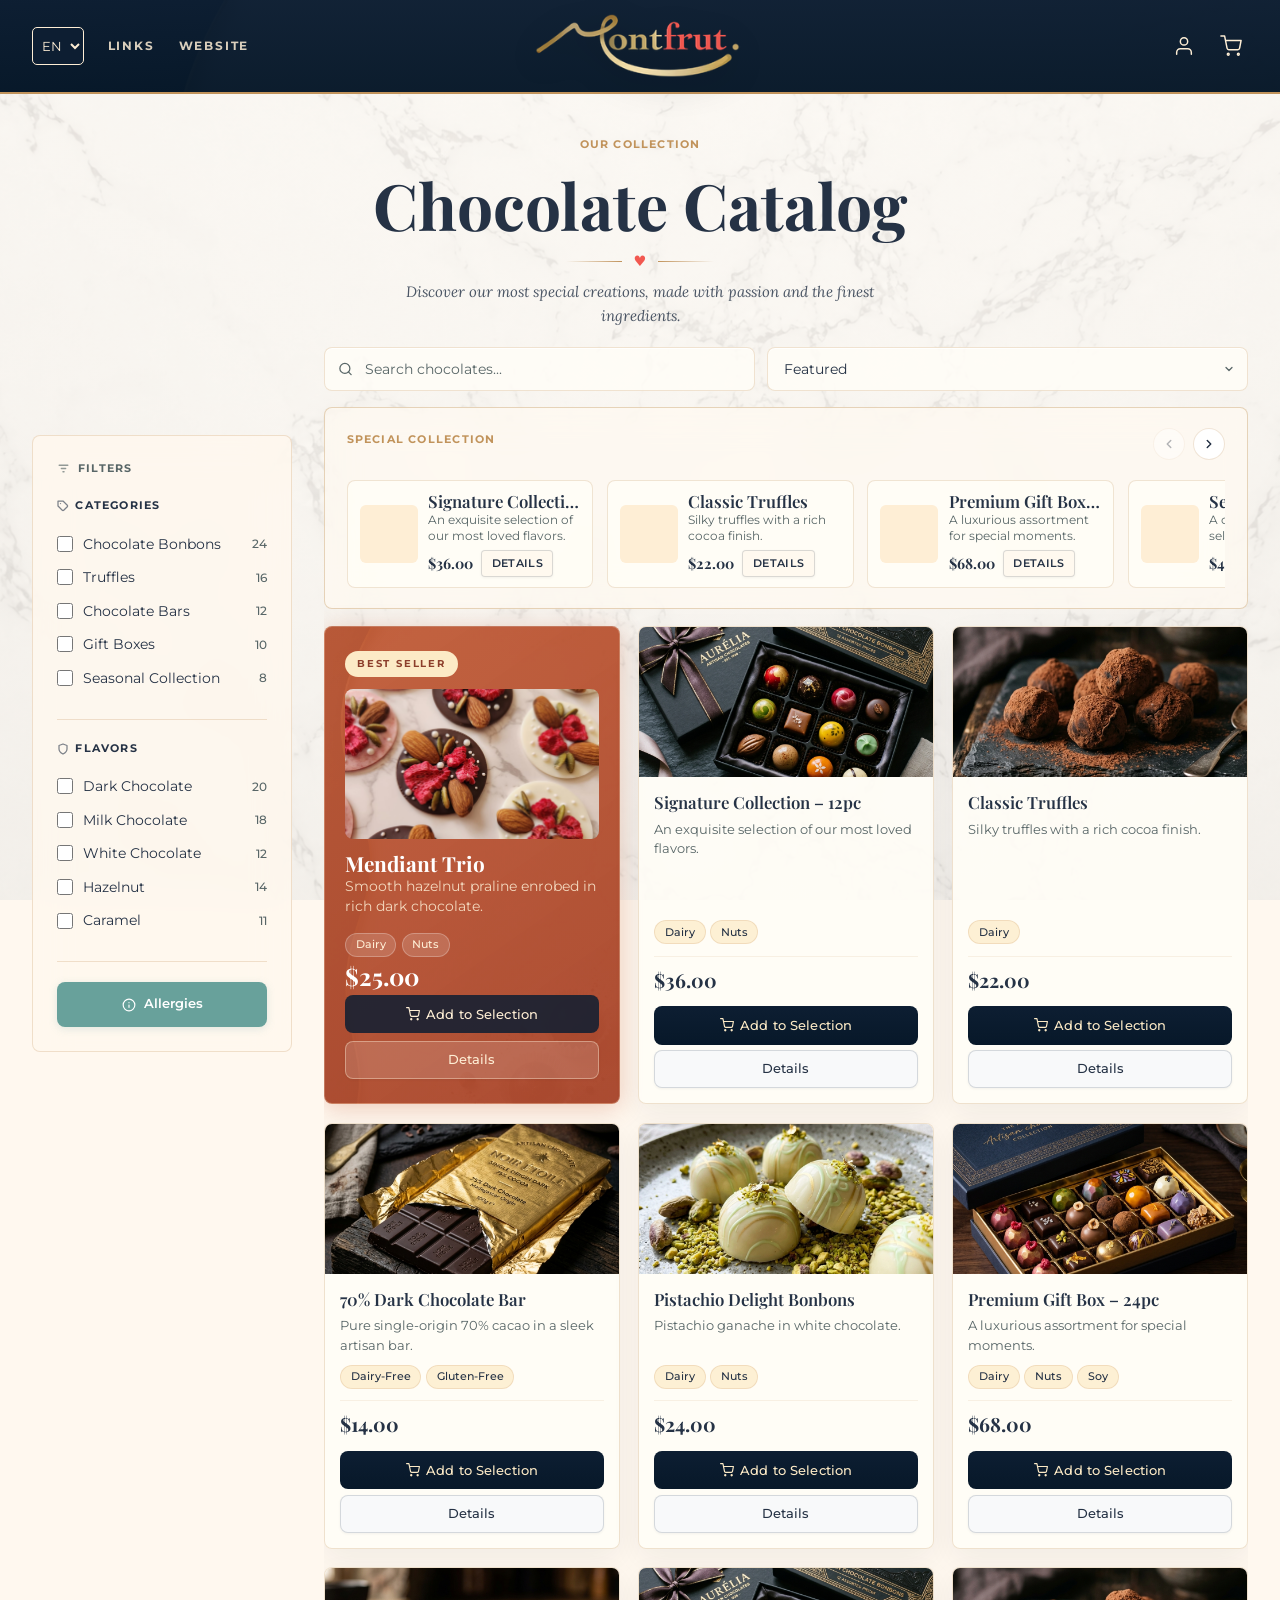
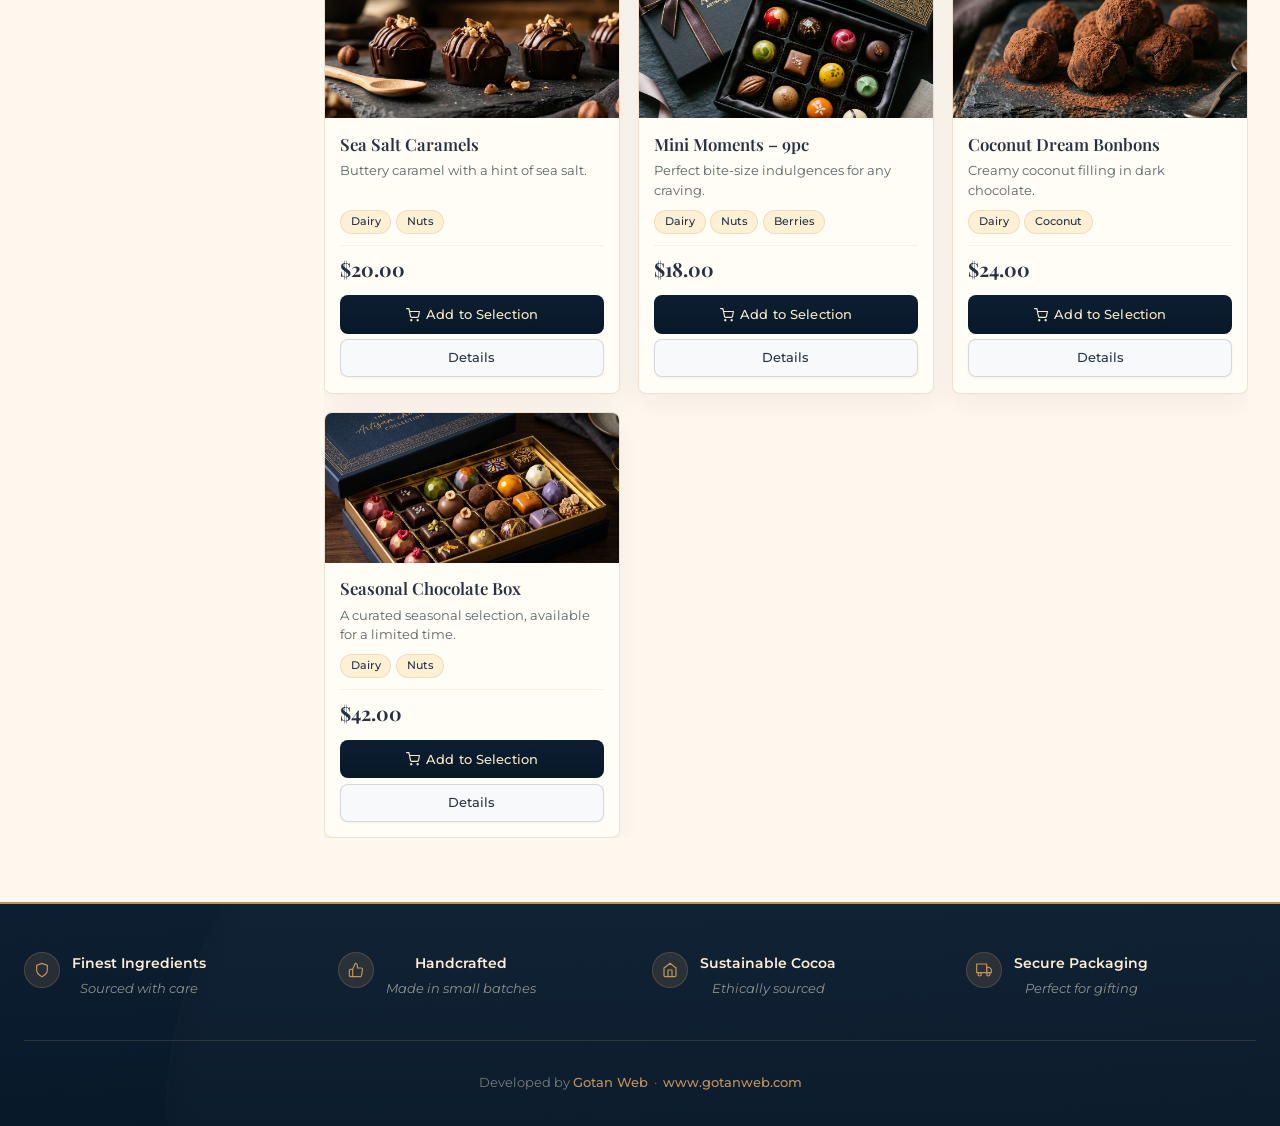
==== commit 96c2e2be: "Update 20261119 - Catalog language update" ====
--- a/catalog/index.html
+++ b/catalog/index.html
@@ -788,9 +788,9 @@
   <script src="https://cdn.jsdelivr.net/npm/bootstrap@5.3.3/dist/js/bootstrap.bundle.min.js"></script>
 
   <!-- Montfrut Scripts -->
-  <script src="js/products.js"></script>
-  <script src="js/i18n.js?v=1.0"></script>
-  <script src="js/scripts.js?v=1.3"></script>
+  <script src="js/products.js?v=2.0"></script>
+  <script src="js/translations.js?v=2.0"></script>
+  <script src="js/scripts.js?v=2.0"></script>
 
   <script>
     // Robustness check: if after 2 seconds the grid is still empty, try to re-render
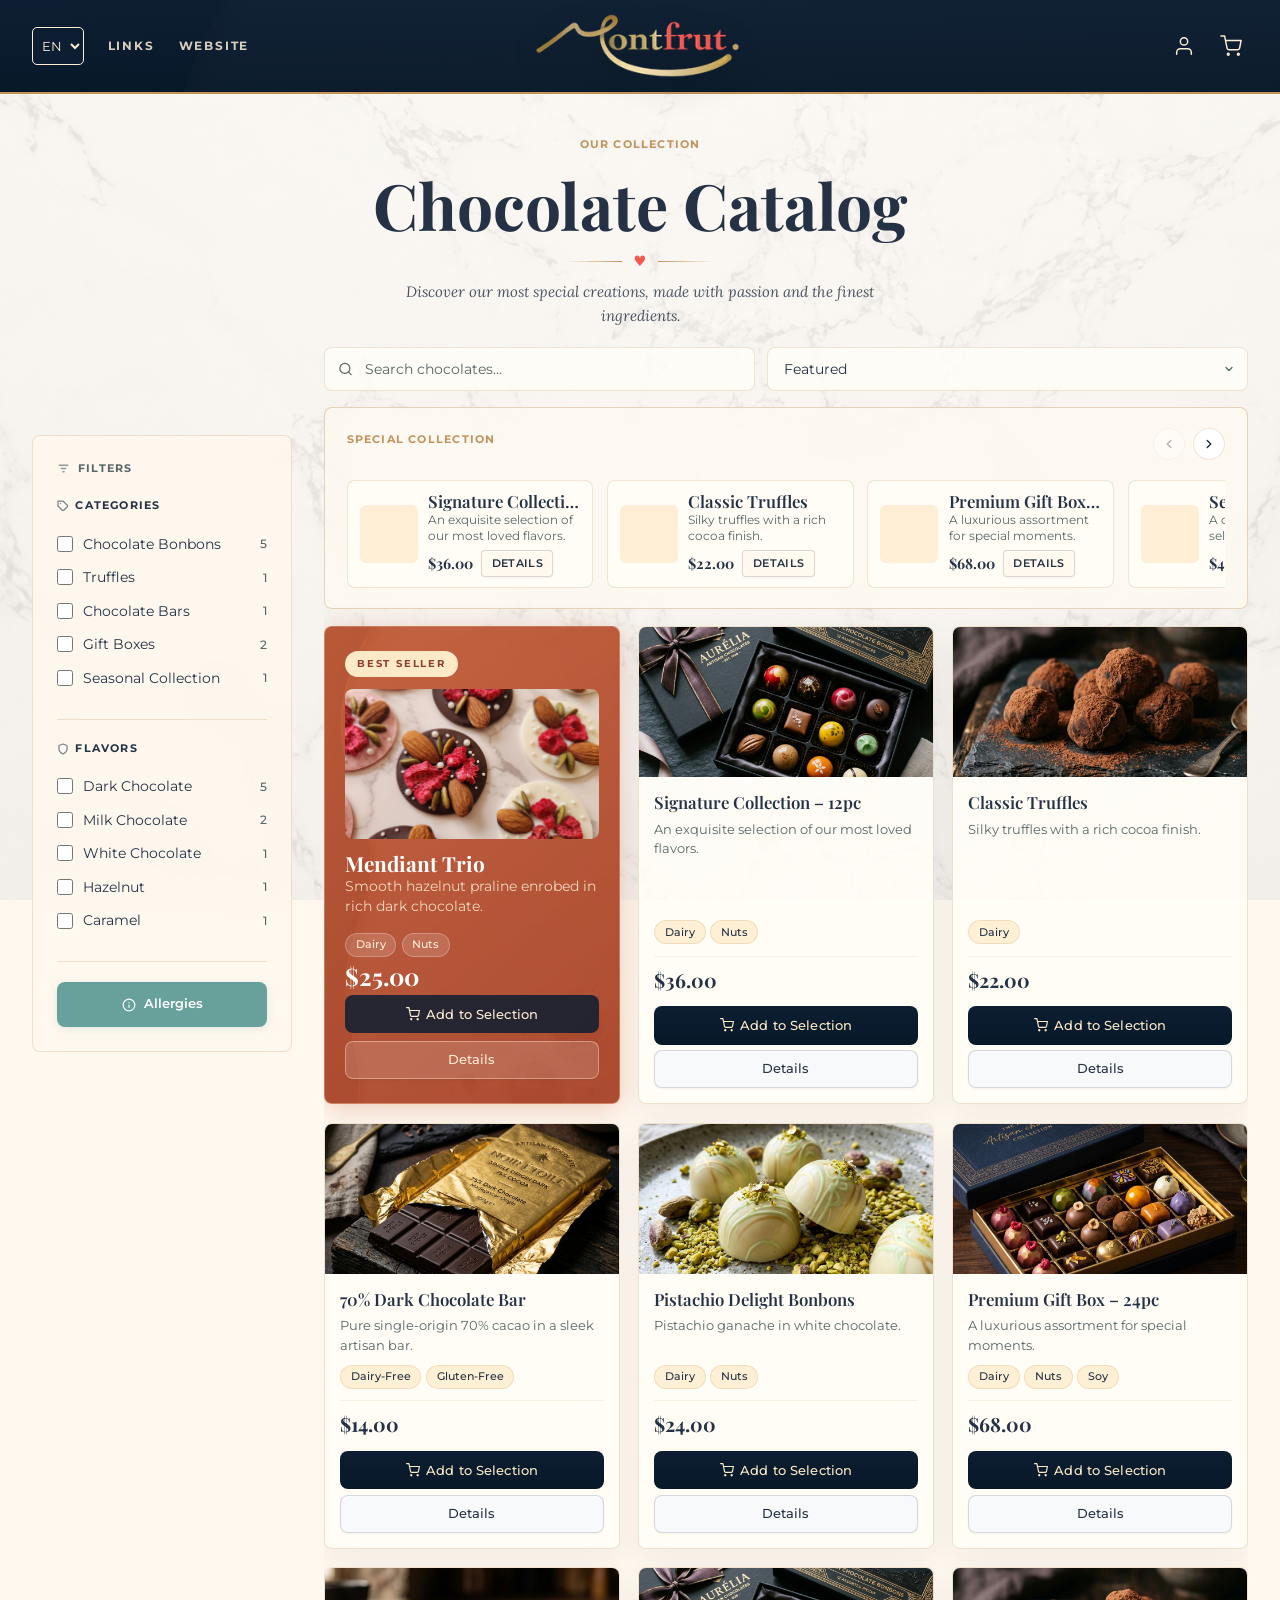
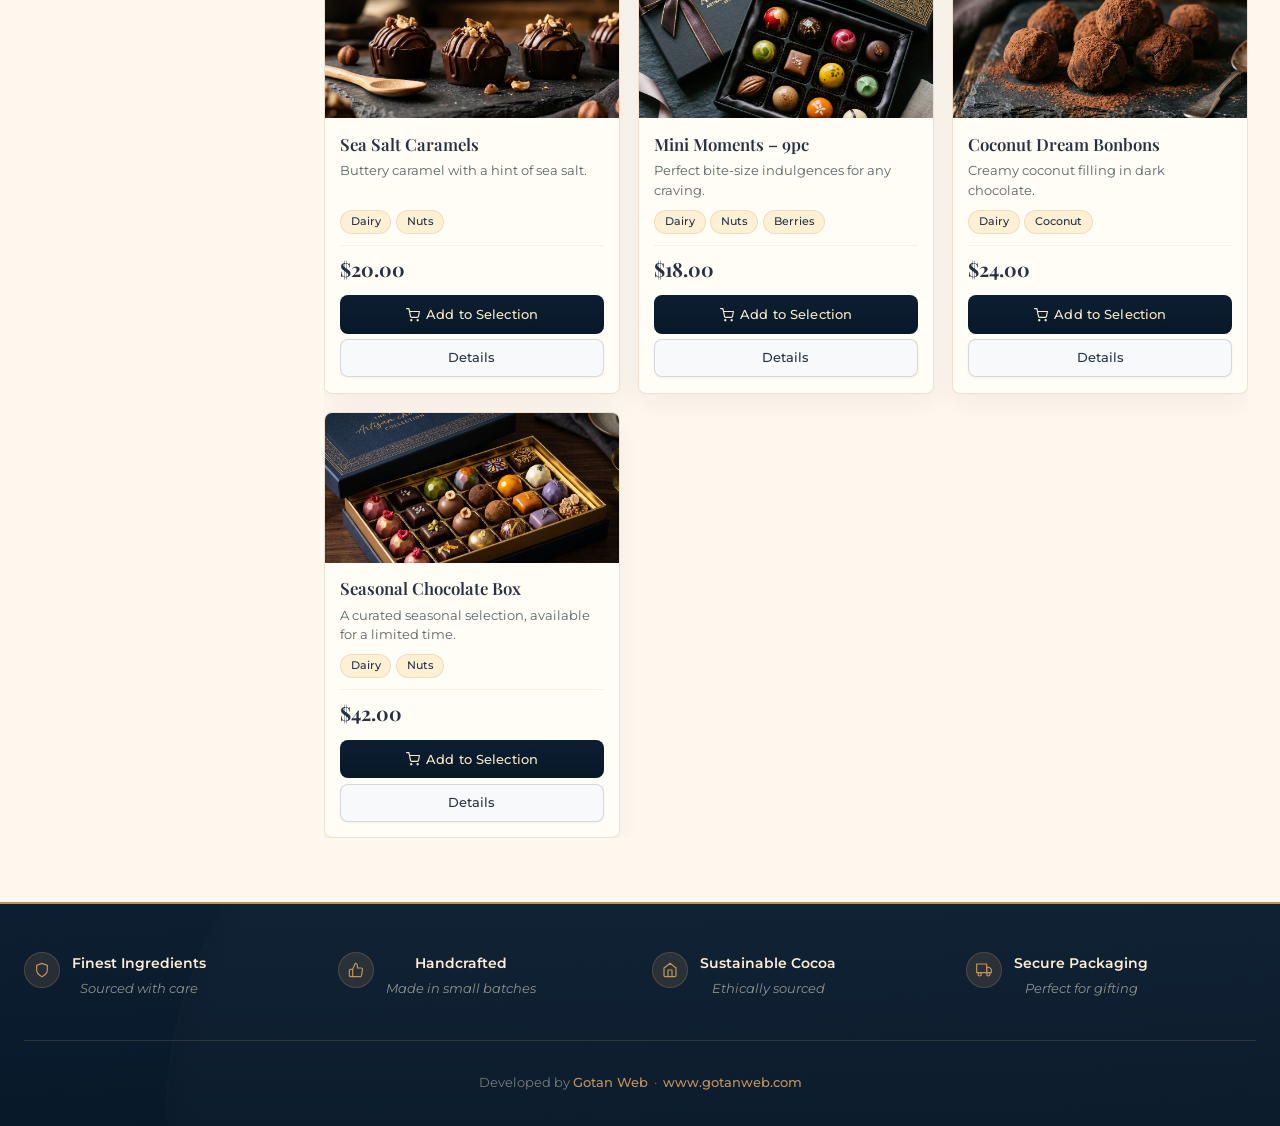
==== commit cc490e8f: "update 20261119 - update polished code" ====
--- a/catalog/index.html
+++ b/catalog/index.html
@@ -62,20 +62,7 @@
     },
     "mainEntity": {
       "@type": "ItemList",
-      "itemListElement": [
-        {
-          "@type": "ListItem",
-          "position": 1,
-          "name": "Hazelnut Praline Bonbons",
-          "description": "Smooth hazelnut praline enrobed in rich dark chocolate."
-        },
-        {
-          "@type": "ListItem",
-          "position": 2,
-          "name": "Signature Collection",
-          "description": "An exquisite selection of our most loved flavors."
-        }
-      ]
+      "itemListElement": []
     }
   }
   </script>
@@ -198,27 +185,27 @@
           <label class="filter-check">
             <input type="checkbox" class="filter-category" value="Chocolate Bonbons">
             <span class="filter-check__label">Chocolate Bonbons</span>
-            <span class="filter-check__count">24</span>
+            <span class="filter-check__count"></span>
           </label>
           <label class="filter-check">
             <input type="checkbox" class="filter-category" value="Truffles">
             <span class="filter-check__label">Truffles</span>
-            <span class="filter-check__count">16</span>
+            <span class="filter-check__count"></span>
           </label>
           <label class="filter-check">
             <input type="checkbox" class="filter-category" value="Chocolate Bars">
             <span class="filter-check__label">Chocolate Bars</span>
-            <span class="filter-check__count">12</span>
+            <span class="filter-check__count"></span>
           </label>
           <label class="filter-check">
             <input type="checkbox" class="filter-category" value="Gift Boxes">
             <span class="filter-check__label">Gift Boxes</span>
-            <span class="filter-check__count">10</span>
+            <span class="filter-check__count"></span>
           </label>
           <label class="filter-check">
             <input type="checkbox" class="filter-category" value="Seasonal Collection">
             <span class="filter-check__label">Seasonal Collection</span>
-            <span class="filter-check__count">8</span>
+            <span class="filter-check__count"></span>
           </label>
         </div>
 
@@ -237,27 +224,27 @@
           <label class="filter-check">
             <input type="checkbox" class="filter-flavor" value="Dark Chocolate">
             <span class="filter-check__label">Dark Chocolate</span>
-            <span class="filter-check__count">20</span>
+            <span class="filter-check__count"></span>
           </label>
           <label class="filter-check">
             <input type="checkbox" class="filter-flavor" value="Milk Chocolate">
             <span class="filter-check__label">Milk Chocolate</span>
-            <span class="filter-check__count">18</span>
+            <span class="filter-check__count"></span>
           </label>
           <label class="filter-check">
             <input type="checkbox" class="filter-flavor" value="White Chocolate">
             <span class="filter-check__label">White Chocolate</span>
-            <span class="filter-check__count">12</span>
+            <span class="filter-check__count"></span>
           </label>
           <label class="filter-check">
             <input type="checkbox" class="filter-flavor" value="Hazelnut">
             <span class="filter-check__label">Hazelnut</span>
-            <span class="filter-check__count">14</span>
+            <span class="filter-check__count"></span>
           </label>
           <label class="filter-check">
             <input type="checkbox" class="filter-flavor" value="Caramel">
             <span class="filter-check__label">Caramel</span>
-            <span class="filter-check__count">11</span>
+            <span class="filter-check__count"></span>
           </label>
         </div>
 
@@ -486,27 +473,27 @@
         <label class="filter-check">
           <input type="checkbox" class="filter-category-oc" value="Chocolate Bonbons">
           <span class="filter-check__label">Chocolate Bonbons</span>
-          <span class="filter-check__count">24</span>
+          <span class="filter-check__count"></span>
         </label>
         <label class="filter-check">
           <input type="checkbox" class="filter-category-oc" value="Truffles">
           <span class="filter-check__label">Truffles</span>
-          <span class="filter-check__count">16</span>
+          <span class="filter-check__count"></span>
         </label>
         <label class="filter-check">
           <input type="checkbox" class="filter-category-oc" value="Chocolate Bars">
           <span class="filter-check__label">Chocolate Bars</span>
-          <span class="filter-check__count">12</span>
+          <span class="filter-check__count"></span>
         </label>
         <label class="filter-check">
           <input type="checkbox" class="filter-category-oc" value="Gift Boxes">
           <span class="filter-check__label">Gift Boxes</span>
-          <span class="filter-check__count">10</span>
+          <span class="filter-check__count"></span>
         </label>
         <label class="filter-check">
           <input type="checkbox" class="filter-category-oc" value="Seasonal Collection">
           <span class="filter-check__label">Seasonal Collection</span>
-          <span class="filter-check__count">8</span>
+          <span class="filter-check__count"></span>
         </label>
       </div>
 
@@ -518,27 +505,27 @@
         <label class="filter-check">
           <input type="checkbox" class="filter-flavor-oc" value="Dark Chocolate">
           <span class="filter-check__label">Dark Chocolate</span>
-          <span class="filter-check__count">20</span>
+          <span class="filter-check__count"></span>
         </label>
         <label class="filter-check">
           <input type="checkbox" class="filter-flavor-oc" value="Milk Chocolate">
           <span class="filter-check__label">Milk Chocolate</span>
-          <span class="filter-check__count">18</span>
+          <span class="filter-check__count"></span>
         </label>
         <label class="filter-check">
           <input type="checkbox" class="filter-flavor-oc" value="White Chocolate">
           <span class="filter-check__label">White Chocolate</span>
-          <span class="filter-check__count">12</span>
+          <span class="filter-check__count"></span>
         </label>
         <label class="filter-check">
           <input type="checkbox" class="filter-flavor-oc" value="Hazelnut">
           <span class="filter-check__label">Hazelnut</span>
-          <span class="filter-check__count">14</span>
+          <span class="filter-check__count"></span>
         </label>
         <label class="filter-check">
           <input type="checkbox" class="filter-flavor-oc" value="Caramel">
           <span class="filter-check__label">Caramel</span>
-          <span class="filter-check__count">11</span>
+          <span class="filter-check__count"></span>
         </label>
       </div>
 
@@ -789,8 +776,8 @@
 
   <!-- Montfrut Scripts -->
   <script src="js/products.js?v=2.0"></script>
-  <script src="js/translations.js?v=2.0"></script>
-  <script src="js/scripts.js?v=2.0"></script>
+  <script src="js/translations.js?v=2.1"></script>
+  <script src="js/scripts.js?v=2.1"></script>
 
   <script>
     // Robustness check: if after 2 seconds the grid is still empty, try to re-render
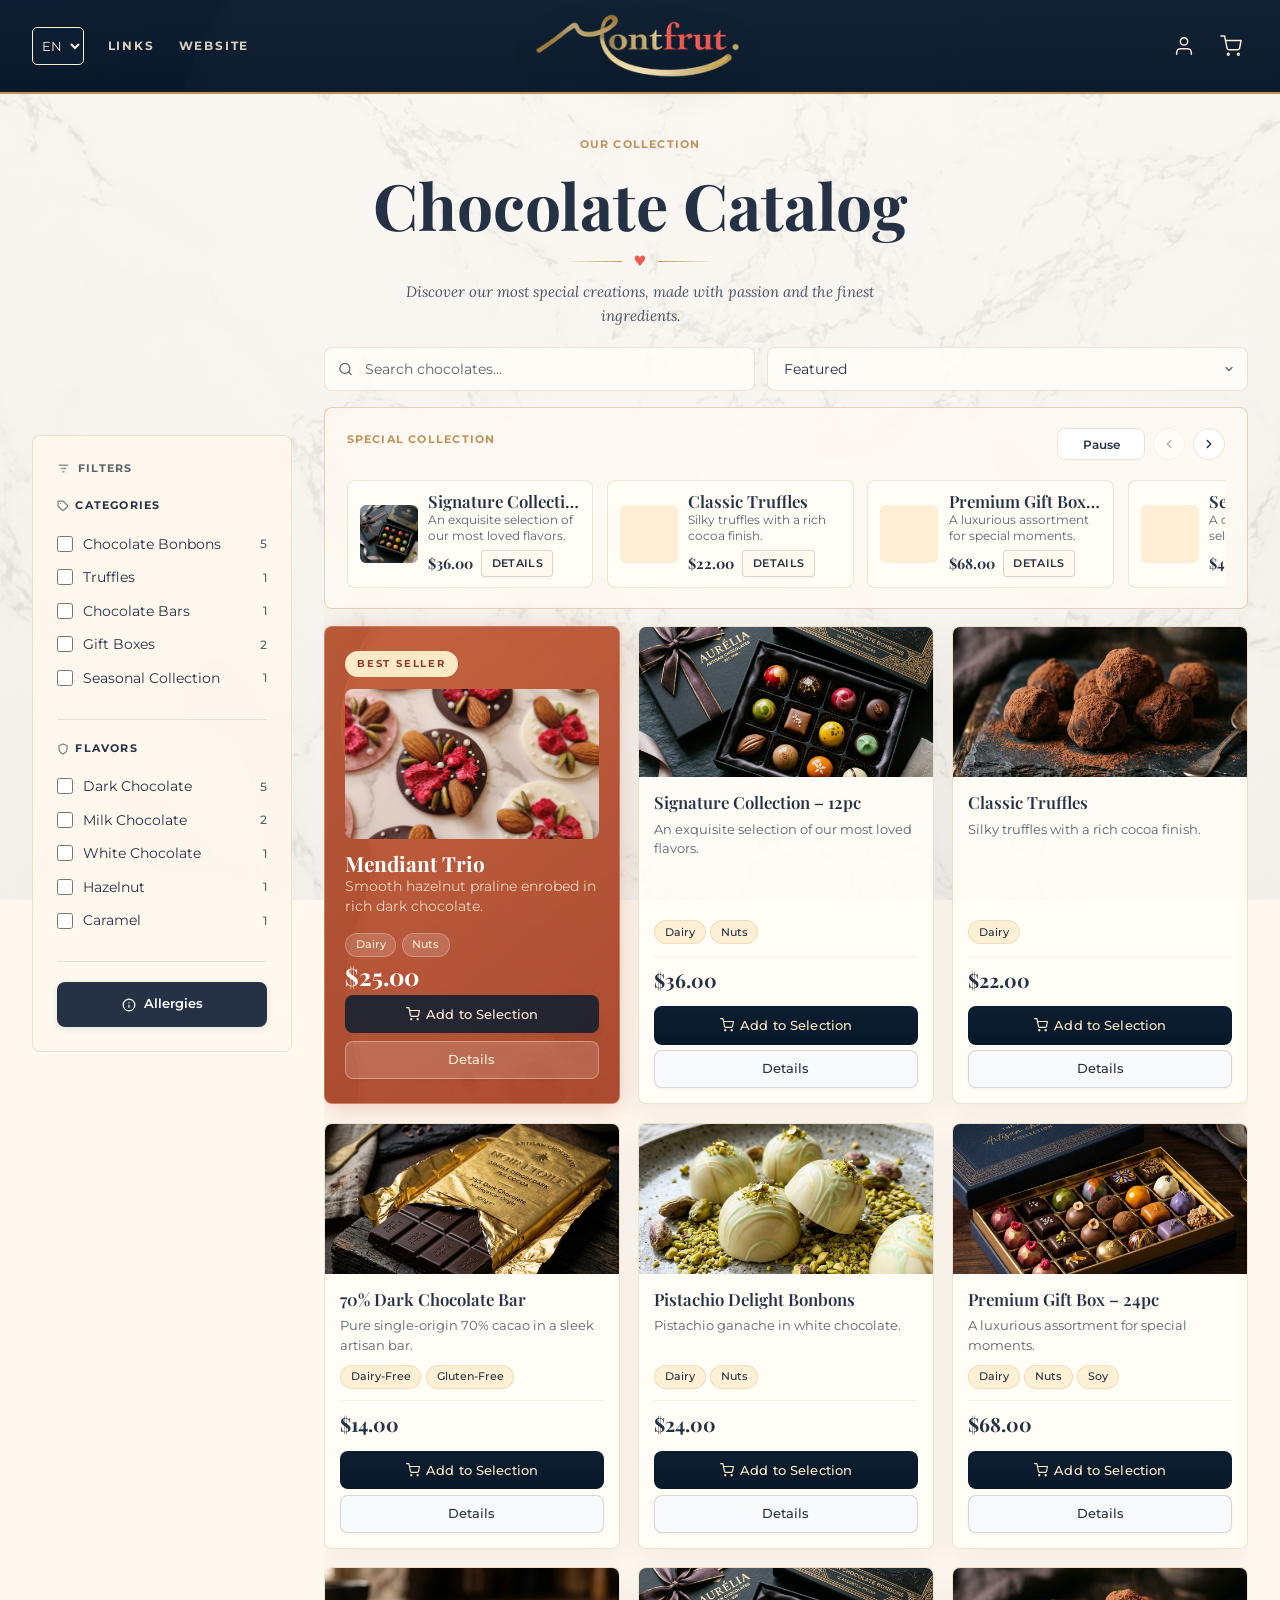
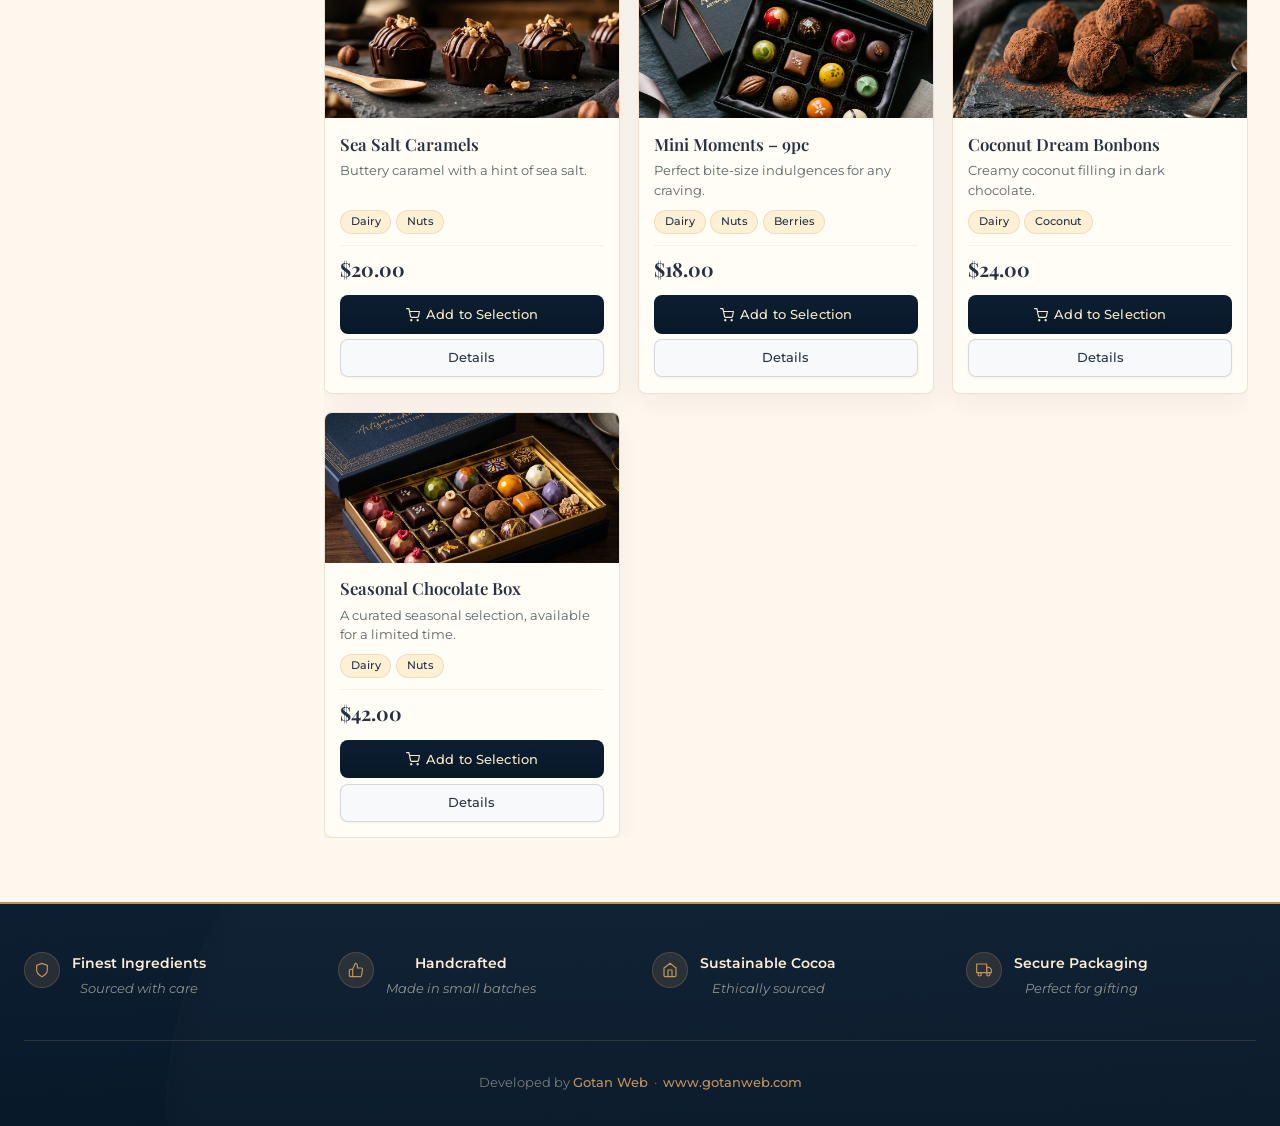
==== commit 23ba83bd: "update 20261120 - filter updates" ====
--- a/catalog/index.html
+++ b/catalog/index.html
@@ -42,7 +42,7 @@
   <link href="https://cdn.jsdelivr.net/npm/bootstrap@5.3.3/dist/css/bootstrap.min.css" rel="stylesheet">
 
   <!-- Custom Styles -->
-  <link rel="stylesheet" href="css/styles.css?v=1.5">
+  <link rel="stylesheet" href="css/styles.css?v=1.6">
 
   <!-- Structured Data (JSON-LD) -->
   <script type="application/ld+json">
@@ -172,7 +172,7 @@
         </p>
 
         <!-- Categories -->
-        <div class="filter-group">
+        <div class="filter-group" data-filter-field="category">
           <p class="filter-group__heading">
             <svg xmlns="http://www.w3.org/2000/svg" width="12" height="12" viewBox="0 0 24 24" fill="none"
               stroke="currentColor" stroke-width="2.5" stroke-linecap="round" stroke-linejoin="round"
@@ -182,37 +182,12 @@
             </svg>
             Categories
           </p>
-          <label class="filter-check">
-            <input type="checkbox" class="filter-category" value="Chocolate Bonbons">
-            <span class="filter-check__label">Chocolate Bonbons</span>
-            <span class="filter-check__count"></span>
-          </label>
-          <label class="filter-check">
-            <input type="checkbox" class="filter-category" value="Truffles">
-            <span class="filter-check__label">Truffles</span>
-            <span class="filter-check__count"></span>
-          </label>
-          <label class="filter-check">
-            <input type="checkbox" class="filter-category" value="Chocolate Bars">
-            <span class="filter-check__label">Chocolate Bars</span>
-            <span class="filter-check__count"></span>
-          </label>
-          <label class="filter-check">
-            <input type="checkbox" class="filter-category" value="Gift Boxes">
-            <span class="filter-check__label">Gift Boxes</span>
-            <span class="filter-check__count"></span>
-          </label>
-          <label class="filter-check">
-            <input type="checkbox" class="filter-category" value="Seasonal Collection">
-            <span class="filter-check__label">Seasonal Collection</span>
-            <span class="filter-check__count"></span>
-          </label>
         </div>
 
         <div class="filter-divider" aria-hidden="true"></div>
 
         <!-- Flavors -->
-        <div class="filter-group">
+        <div class="filter-group" data-filter-field="flavor">
           <p class="filter-group__heading">
             <svg xmlns="http://www.w3.org/2000/svg" width="12" height="12" viewBox="0 0 24 24" fill="none"
               stroke="currentColor" stroke-width="2.5" stroke-linecap="round" stroke-linejoin="round"
@@ -221,31 +196,6 @@
             </svg>
             Flavors
           </p>
-          <label class="filter-check">
-            <input type="checkbox" class="filter-flavor" value="Dark Chocolate">
-            <span class="filter-check__label">Dark Chocolate</span>
-            <span class="filter-check__count"></span>
-          </label>
-          <label class="filter-check">
-            <input type="checkbox" class="filter-flavor" value="Milk Chocolate">
-            <span class="filter-check__label">Milk Chocolate</span>
-            <span class="filter-check__count"></span>
-          </label>
-          <label class="filter-check">
-            <input type="checkbox" class="filter-flavor" value="White Chocolate">
-            <span class="filter-check__label">White Chocolate</span>
-            <span class="filter-check__count"></span>
-          </label>
-          <label class="filter-check">
-            <input type="checkbox" class="filter-flavor" value="Hazelnut">
-            <span class="filter-check__label">Hazelnut</span>
-            <span class="filter-check__count"></span>
-          </label>
-          <label class="filter-check">
-            <input type="checkbox" class="filter-flavor" value="Caramel">
-            <span class="filter-check__label">Caramel</span>
-            <span class="filter-check__count"></span>
-          </label>
         </div>
 
         <div class="filter-divider" aria-hidden="true"></div>
@@ -305,10 +255,12 @@
 
 
         <!-- Special Collection -->
-        <div class="special-section" aria-labelledby="special-heading">
+        <div class="special-section" id="special-collection" aria-labelledby="special-heading">
           <div class="special-section__header">
-            <h2 class="special-section__label" id="special-heading">Special Collection</h2>
+            <h2 class="special-section__label" id="special-heading" tabindex="-1">Special Collection</h2>
             <div class="special-section__arrows">
+              <button type="button" id="special-playback" class="carousel-arrow-btn carousel-playback-btn"
+                aria-controls="special-track" aria-label="Pause special collection" hidden>Pause</button>
               <button id="special-prev" class="carousel-arrow-btn" aria-label="Previous special items">
                 <svg xmlns="http://www.w3.org/2000/svg" width="14" height="14" viewBox="0 0 24 24" fill="none"
                   stroke="currentColor" stroke-width="2.5" stroke-linecap="round" stroke-linejoin="round"
@@ -326,7 +278,7 @@
             </div>
           </div>
           <div class="special-carousel-viewport">
-            <div id="special-track" role="list" aria-label="Special collection items"></div>
+            <div id="special-track" role="list" aria-label="Special collection items" aria-live="off"></div>
           </div>
         </div>
 
@@ -468,65 +420,15 @@
       </div>
 
       <!-- Categories -->
-      <div class="filter-group">
+      <div class="filter-group" data-filter-field="category">
         <p class="filter-group__heading">Categories</p>
-        <label class="filter-check">
-          <input type="checkbox" class="filter-category-oc" value="Chocolate Bonbons">
-          <span class="filter-check__label">Chocolate Bonbons</span>
-          <span class="filter-check__count"></span>
-        </label>
-        <label class="filter-check">
-          <input type="checkbox" class="filter-category-oc" value="Truffles">
-          <span class="filter-check__label">Truffles</span>
-          <span class="filter-check__count"></span>
-        </label>
-        <label class="filter-check">
-          <input type="checkbox" class="filter-category-oc" value="Chocolate Bars">
-          <span class="filter-check__label">Chocolate Bars</span>
-          <span class="filter-check__count"></span>
-        </label>
-        <label class="filter-check">
-          <input type="checkbox" class="filter-category-oc" value="Gift Boxes">
-          <span class="filter-check__label">Gift Boxes</span>
-          <span class="filter-check__count"></span>
-        </label>
-        <label class="filter-check">
-          <input type="checkbox" class="filter-category-oc" value="Seasonal Collection">
-          <span class="filter-check__label">Seasonal Collection</span>
-          <span class="filter-check__count"></span>
-        </label>
       </div>
 
       <div class="filter-divider" aria-hidden="true"></div>
 
       <!-- Flavors -->
-      <div class="filter-group">
+      <div class="filter-group" data-filter-field="flavor">
         <p class="filter-group__heading">Flavors</p>
-        <label class="filter-check">
-          <input type="checkbox" class="filter-flavor-oc" value="Dark Chocolate">
-          <span class="filter-check__label">Dark Chocolate</span>
-          <span class="filter-check__count"></span>
-        </label>
-        <label class="filter-check">
-          <input type="checkbox" class="filter-flavor-oc" value="Milk Chocolate">
-          <span class="filter-check__label">Milk Chocolate</span>
-          <span class="filter-check__count"></span>
-        </label>
-        <label class="filter-check">
-          <input type="checkbox" class="filter-flavor-oc" value="White Chocolate">
-          <span class="filter-check__label">White Chocolate</span>
-          <span class="filter-check__count"></span>
-        </label>
-        <label class="filter-check">
-          <input type="checkbox" class="filter-flavor-oc" value="Hazelnut">
-          <span class="filter-check__label">Hazelnut</span>
-          <span class="filter-check__count"></span>
-        </label>
-        <label class="filter-check">
-          <input type="checkbox" class="filter-flavor-oc" value="Caramel">
-          <span class="filter-check__label">Caramel</span>
-          <span class="filter-check__count"></span>
-        </label>
       </div>
 
       <div class="filter-divider" aria-hidden="true"></div>
@@ -775,9 +677,9 @@
   <script src="https://cdn.jsdelivr.net/npm/bootstrap@5.3.3/dist/js/bootstrap.bundle.min.js"></script>
 
   <!-- Montfrut Scripts -->
-  <script src="js/products.js?v=2.0"></script>
-  <script src="js/translations.js?v=2.1"></script>
-  <script src="js/scripts.js?v=2.1"></script>
+  <script src="js/products.js?v=2.3"></script>
+  <script src="js/translations.js?v=2.3"></script>
+  <script src="js/scripts.js?v=2.3"></script>
 
   <script>
     // Robustness check: if after 2 seconds the grid is still empty, try to re-render
--- a/catalog/css/styles.css
+++ b/catalog/css/styles.css
@@ -652,7 +652,7 @@
   gap: 0.5rem;
   width: 100%;
   padding: 0.75rem;
-  background: var(--sea-glass);
+  background: var(--color-btn-primary);
   border: none;
   border-radius: 8px;
   color: #fff;
@@ -664,15 +664,23 @@
   box-shadow: 0 2px 8px rgba(104, 161, 155, 0.2);
 }
 
-.btn-allergies:hover {
-  background: #568d87;
+.btn-allergies:hover:enabled {
+  background: var(--color-btn-hover);
   transform: translateY(-1px);
   box-shadow: 0 4px 12px rgba(104, 161, 155, 0.3);
 }
 
+.btn-allergies:active:enabled {
+  background: var(--blood-crimson);
+}
+
+.btn-allergies:disabled {
+  cursor: not-allowed;
+}
+
 .modal-allergy-link {
   font-size: 0.75rem;
-  color: var(--sea-glass);
+  color: var(--midnight-blue);
   text-decoration: underline;
   margin-left: 0.5rem;
   display: inline-flex;
@@ -680,8 +688,19 @@
   font-weight: 600;
 }
 
-.modal-allergy-link:hover {
-  color: #568d87;
+.modal-allergy-link:hover,
+.modal-allergy-link:active {
+  color: var(--blood-crimson);
+}
+
+.btn-allergies:focus-visible {
+  outline: 3px solid var(--midnight-blue);
+  outline-offset: 3px;
+}
+
+.modal-allergy-link:focus-visible {
+  outline: 3px solid var(--midnight-blue);
+  outline-offset: 2px;
 }
 
 /* --------------------------------------------------------------------------
@@ -783,6 +802,11 @@
   outline: none;
 }
 
+.sort-select:focus-visible {
+  outline: 3px solid var(--midnight-blue);
+  outline-offset: -3px; /* Keep the ring inside clipping containers. */
+}
+
 .filters-toggle-btn {
   display: none;
   align-items: center;
@@ -830,6 +854,8 @@
   display: flex;
   align-items: center;
   justify-content: space-between;
+  flex-wrap: wrap;
+  gap: 0.5rem;
   margin-bottom: 1.25rem;
 }
 
@@ -870,6 +896,37 @@
 .carousel-arrow-btn:disabled {
   opacity: 0.35;
   cursor: default;
+}
+
+.carousel-playback-btn {
+  width: auto;
+  min-width: 5.5rem;
+  padding-inline: 0.6rem;
+  border-radius: 8px;
+  font: 600 0.75rem var(--font-ui);
+}
+
+.carousel-playback-btn[hidden] {
+  display: none;
+}
+
+.special-section .carousel-arrow-btn:focus-visible,
+.special-section .btn-details:focus-visible,
+#special-heading:focus-visible {
+  outline: 3px solid var(--midnight-blue);
+  outline-offset: -3px;
+  box-shadow: inset 0 0 0 5px var(--almond-cream);
+}
+
+@media (prefers-reduced-motion: reduce) {
+  .special-section *, #special-track {
+    transition: none !important;
+    animation: none !important;
+  }
+  .special-section .special-item:hover,
+  .special-section .btn-details:hover {
+    transform: none;
+  }
 }
 
 .special-carousel-viewport {
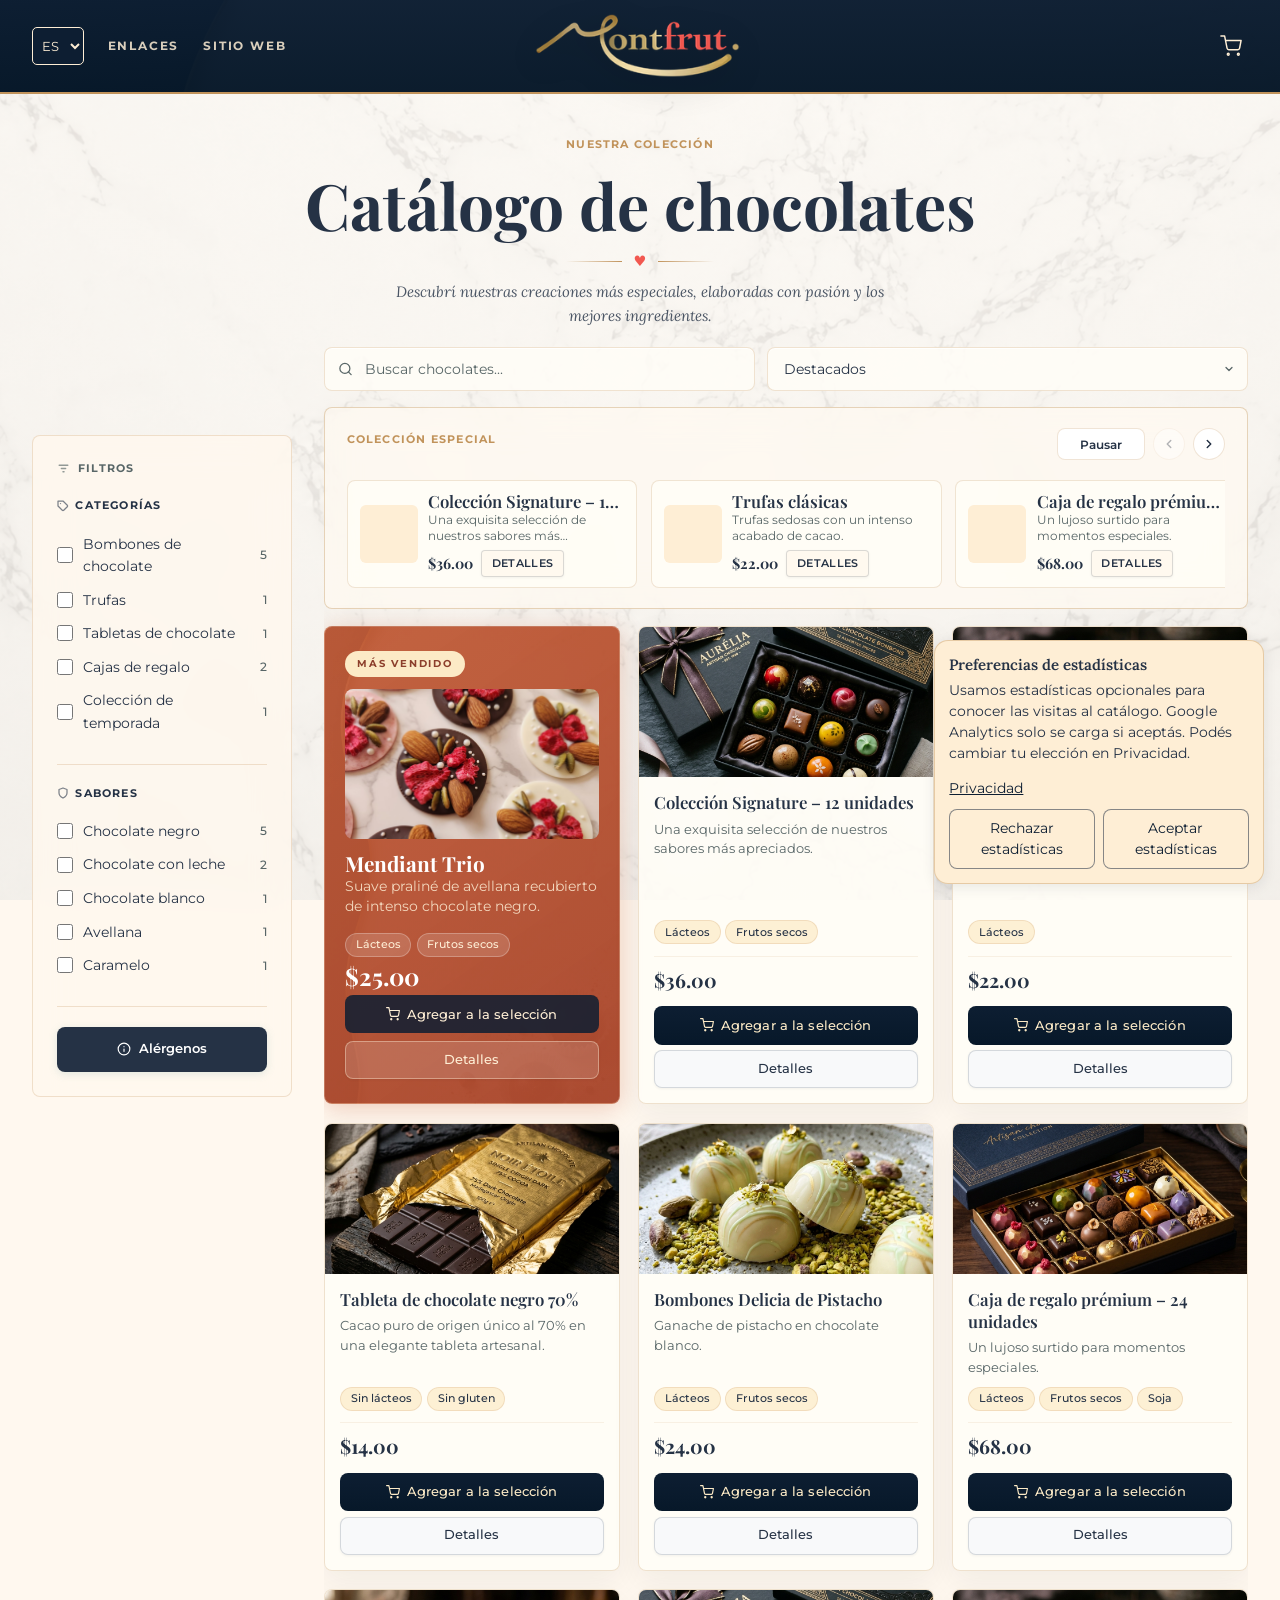
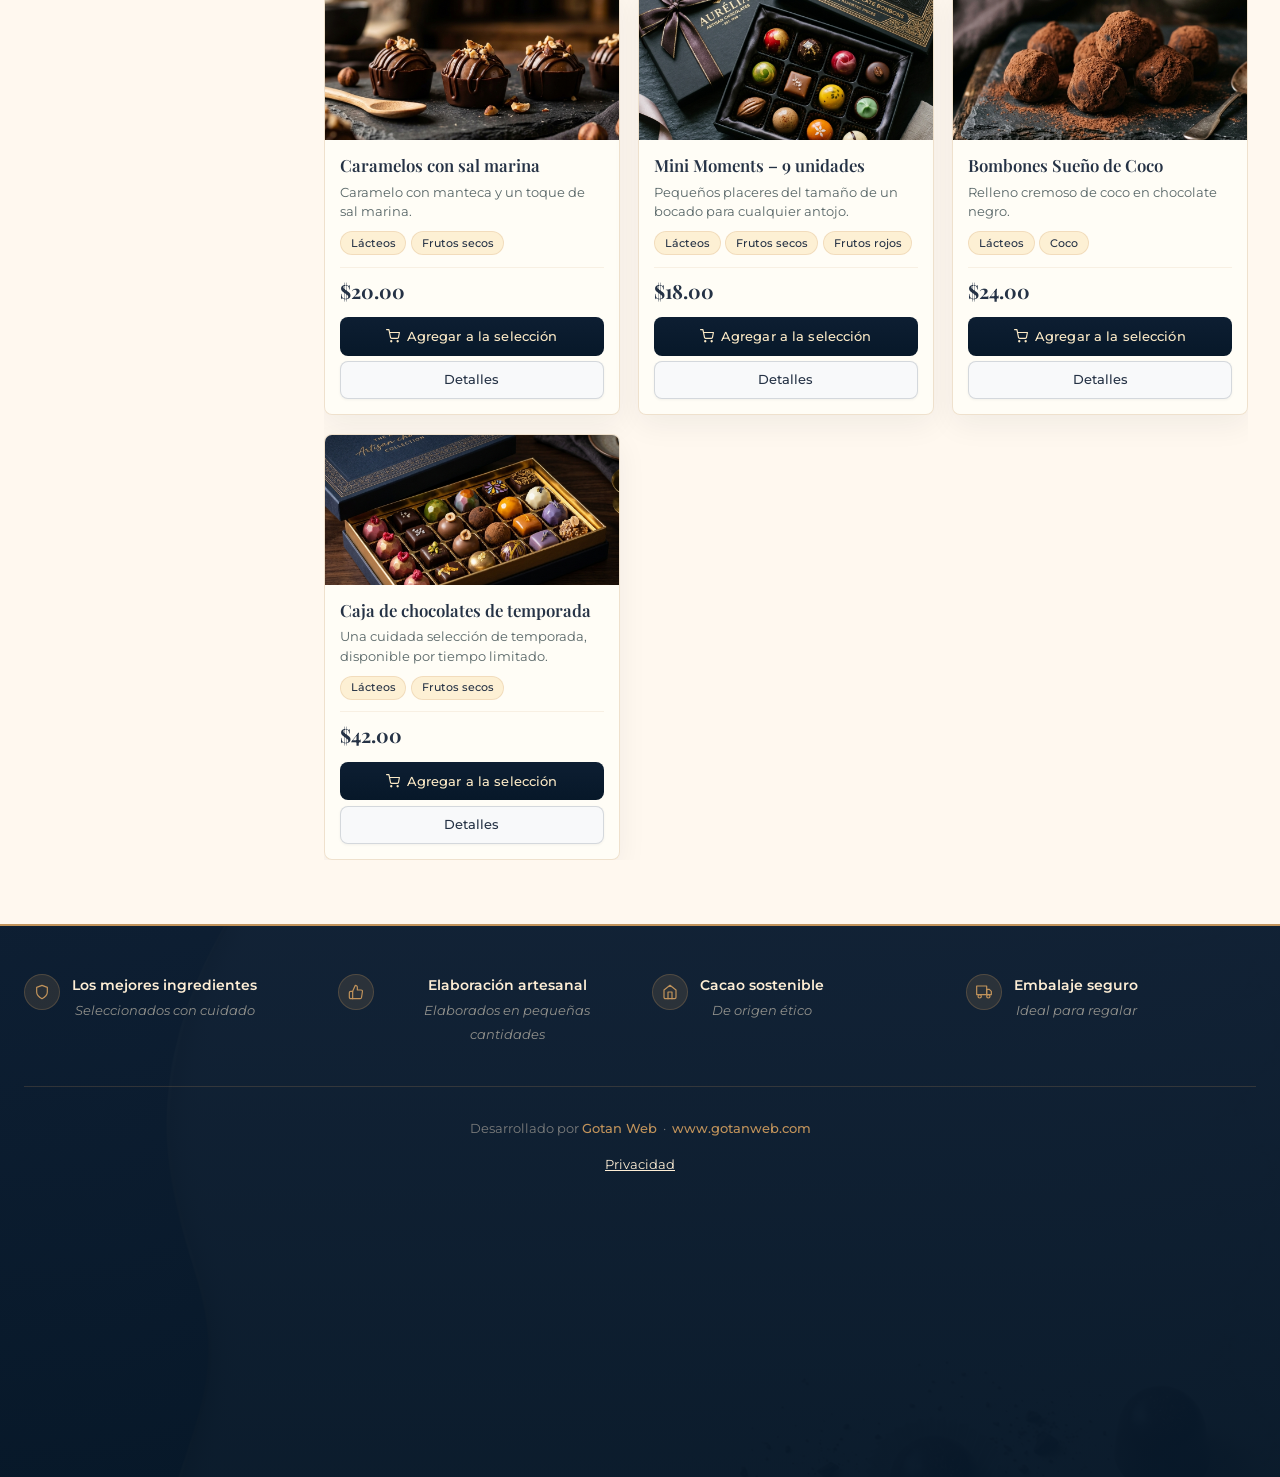
==== commit 0d06638c: "update 20261120 - language problem and cookies popup" ====
--- a/catalog/index.html
+++ b/catalog/index.html
@@ -1,35 +1,46 @@
+<!-- Generated by catalog/generate.mjs; edit catalog/template.html instead. -->
 <!DOCTYPE html>
-<html lang="en">
+<html lang="es">
 
 <head>
   <meta charset="UTF-8">
   <meta name="viewport" content="width=device-width, initial-scale=1.0, maximum-scale=5.0">
   <meta name="description"
-    content="Montfrut - Premium artisan chocolates handcrafted with the finest ingredients. Discover our full catalog of bonbons, truffles, bars, and gift boxes.">
+    content="Montfrut - Chocolates artesanales prémium elaborados con los mejores ingredientes. Descubrí nuestro catálogo de bombones, trufas, tabletas y cajas de regalo.">
   <meta name="keywords"
-    content="Montfrut, artisan chocolate, handcrafted bonbons, gourmet truffles, chocolate gift boxes, premium chocolate catalog">
+    content="Montfrut, chocolate artesanal, bombones artesanales, trufas gourmet, cajas de chocolates para regalo, catálogo de chocolates prémium">
   <meta name="author" content="Montfrut">
-  <title>Montfrut - Artisan Chocolate Catalog</title>
+  <title>Montfrut - Catálogo de chocolates artesanales</title>
 
   <!-- Open Graph / Facebook -->
   <meta property="og:type" content="website">
-  <meta property="og:url" content="https://www.montfrut.com/catalog/">
-  <meta property="og:title" content="Montfrut - Artisan Chocolate Catalog">
+  <meta property="og:url" content="https://montfrut.com/catalog/">
+  <meta property="og:title" content="Montfrut - Catálogo de chocolates artesanales">
   <meta property="og:description"
-    content="Discover our collection of premium artisan chocolates. Handcrafted with passion and the finest ingredients.">
-  <meta property="og:image" content="https://www.montfrut.com/assets/img/montfrut-og.jpg">
+    content="Descubrí nuestra colección de chocolates artesanales prémium. Elaborados con pasión y los mejores ingredientes.">
+  <meta property="og:image" content="https://montfrut.com/links/assets/img/montfrut-og.jpg">
 
   <!-- Twitter -->
   <meta property="twitter:card" content="summary_large_image">
-  <meta property="twitter:url" content="https://www.montfrut.com/catalog/">
-  <meta property="twitter:title" content="Montfrut - Artisan Chocolate Catalog">
+  <meta property="twitter:url" content="https://montfrut.com/catalog/">
+  <meta property="twitter:title" content="Montfrut - Catálogo de chocolates artesanales">
   <meta property="twitter:description"
-    content="Discover our collection of premium artisan chocolates. Handcrafted with passion and the finest ingredients.">
-  <meta property="twitter:image" content="https://www.montfrut.com/assets/img/montfrut-og.jpg">
+    content="Descubrí nuestra colección de chocolates artesanales prémium. Elaborados con pasión y los mejores ingredientes.">
+  <meta property="twitter:image" content="https://montfrut.com/links/assets/img/montfrut-og.jpg">
+
+  <meta property="og:locale" content="es_US">
+  <meta property="og:locale:alternate" content="en_US">
+  <meta property="og:image:alt" content="Montfrut - Chocolates artesanales">
+  <meta property="twitter:image:alt" content="Montfrut - Chocolates artesanales">
+  <meta name="referrer" content="strict-origin">
 
   <!-- Favicon -->
-  <link rel="icon" type="image/png" href="../links/assets/img/favicon.png">
-  <link rel="canonical" href="https://www.montfrut.com/catalog/">
+  <link rel="icon" type="image/png" href="/links/assets/img/favicon.png">
+  <link rel="canonical" href="https://montfrut.com/catalog/">
+
+  <link rel="alternate" hreflang="es" href="https://montfrut.com/catalog/">
+  <link rel="alternate" hreflang="en" href="https://montfrut.com/catalog/en/">
+  <link rel="alternate" hreflang="x-default" href="https://montfrut.com/catalog/">
 
   <!-- Google Fonts -->
   <link rel="preconnect" href="https://fonts.googleapis.com">
@@ -42,29 +53,105 @@
   <link href="https://cdn.jsdelivr.net/npm/bootstrap@5.3.3/dist/css/bootstrap.min.css" rel="stylesheet">
 
   <!-- Custom Styles -->
-  <link rel="stylesheet" href="css/styles.css?v=1.6">
+  <link rel="stylesheet" href="./css/styles.css?v=2.5">
 
   <!-- Structured Data (JSON-LD) -->
   <script type="application/ld+json">
-  {
-    "@context": "https://schema.org",
-    "@type": "ProductCatalog",
-    "name": "Catálogo de Chocolates Montfrut",
-    "description": "Explora nuestra colección exclusiva de chocolates artesanales, bombones, trufas y cajas de regalo premium.",
-    "url": "https://www.montfrut.com/catalog/",
-    "publisher": {
-      "@type": "Organization",
-      "name": "Montfrut",
-      "logo": {
-        "@type": "ImageObject",
-        "url": "https://www.montfrut.com/links/assets/img/montfrut-logo.png"
+{
+  "@context": "https://schema.org",
+  "@type": "CollectionPage",
+  "@id": "https://montfrut.com/catalog/#webpage",
+  "url": "https://montfrut.com/catalog/",
+  "name": "Catálogo de chocolates",
+  "description": "Montfrut - Chocolates artesanales prémium elaborados con los mejores ingredientes. Descubrí nuestro catálogo de bombones, trufas, tabletas y cajas de regalo.",
+  "inLanguage": "es",
+  "publisher": {
+    "@type": "Organization",
+    "@id": "https://montfrut.com/#organization",
+    "name": "Montfrut",
+    "url": "https://montfrut.com/",
+    "logo": {
+      "@type": "ImageObject",
+      "url": "https://montfrut.com/links/assets/img/montfrut-logo.png"
+    }
+  },
+  "mainEntity": {
+    "@type": "ItemList",
+    "numberOfItems": 10,
+    "itemListElement": [
+      {
+        "@type": "ListItem",
+        "position": 1,
+        "name": "Mendiant Trio",
+        "description": "Suave praliné de avellana recubierto de intenso chocolate negro.",
+        "image": "https://montfrut.com/catalog/assets/img/mendiant-trio-01.png"
+      },
+      {
+        "@type": "ListItem",
+        "position": 2,
+        "name": "Colección Signature – 12 unidades",
+        "description": "Una exquisita selección de nuestros sabores más apreciados.",
+        "image": "https://montfrut.com/catalog/assets/img/signature_box.png"
+      },
+      {
+        "@type": "ListItem",
+        "position": 3,
+        "name": "Trufas clásicas",
+        "description": "Trufas sedosas con un intenso acabado de cacao.",
+        "image": "https://montfrut.com/catalog/assets/img/classic_truffles.png"
+      },
+      {
+        "@type": "ListItem",
+        "position": 4,
+        "name": "Tableta de chocolate negro 70%",
+        "description": "Cacao puro de origen único al 70% en una elegante tableta artesanal.",
+        "image": "https://montfrut.com/catalog/assets/img/dark_chocolate_bar.png"
+      },
+      {
+        "@type": "ListItem",
+        "position": 5,
+        "name": "Bombones Delicia de Pistacho",
+        "description": "Ganache de pistacho en chocolate blanco.",
+        "image": "https://montfrut.com/catalog/assets/img/pistachio_bonbons.png"
+      },
+      {
+        "@type": "ListItem",
+        "position": 6,
+        "name": "Caja de regalo prémium – 24 unidades",
+        "description": "Un lujoso surtido para momentos especiales.",
+        "image": "https://montfrut.com/catalog/assets/img/premium_box.png"
+      },
+      {
+        "@type": "ListItem",
+        "position": 7,
+        "name": "Caramelos con sal marina",
+        "description": "Caramelo con manteca y un toque de sal marina.",
+        "image": "https://montfrut.com/catalog/assets/img/sea_salt_caramels.png"
+      },
+      {
+        "@type": "ListItem",
+        "position": 8,
+        "name": "Mini Moments – 9 unidades",
+        "description": "Pequeños placeres del tamaño de un bocado para cualquier antojo.",
+        "image": "https://montfrut.com/catalog/assets/img/mini_moments.png"
+      },
+      {
+        "@type": "ListItem",
+        "position": 9,
+        "name": "Bombones Sueño de Coco",
+        "description": "Relleno cremoso de coco en chocolate negro.",
+        "image": "https://montfrut.com/catalog/assets/img/coconut_bonbons.png"
+      },
+      {
+        "@type": "ListItem",
+        "position": 10,
+        "name": "Caja de chocolates de temporada",
+        "description": "Una cuidada selección de temporada, disponible por tiempo limitado.",
+        "image": "https://montfrut.com/catalog/assets/img/seasonal_box.png"
       }
-    },
-    "mainEntity": {
-      "@type": "ItemList",
-      "itemListElement": []
-    }
+    ]
   }
+}
   </script>
 </head>
 
@@ -79,51 +166,44 @@
       <!-- Left: Hamburger (mobile only) -->
       <div class="header-left">
         <button class="hamburger-btn" type="button" data-bs-toggle="offcanvas" data-bs-target="#filtersOffcanvas"
-          aria-controls="filtersOffcanvas" aria-label="Open filters menu">
+          aria-controls="filtersOffcanvas" aria-label="Abrir menú de filtros">
           <span></span>
           <span></span>
           <span></span>
         </button>
 
         <label class="catalog-language-control">
-          <span class="visually-hidden">Catalog language</span>
-          <select id="catalog-language" aria-label="Catalog language">
-            <option value="es" lang="es">ES</option>
-            <option value="en" lang="en" selected>EN</option>
+          <span class="visually-hidden">Idioma del catálogo</span>
+          <select id="catalog-language" aria-label="Idioma del catálogo">
+            <option value="es" lang="es" selected>ES</option>
+            <option value="en" lang="en">EN</option>
           </select>
           <span id="catalog-language-status" class="visually-hidden" role="status" aria-live="polite"></span>
         </label>
-        <nav class="header-nav d-none d-lg-flex" aria-label="Main navigation">
-          <a href="../links/index.html" class="nav-link-custom">links</a>
-          <a href="../index.html" class="nav-link-custom">website</a>
+        <nav class="header-nav d-none d-lg-flex" aria-label="Navegación principal">
+          <a href="/links/" data-catalog-links class="nav-link-custom">enlaces</a>
+          <a href="/" class="nav-link-custom">sitio web</a>
         </nav>
       </div>
 
       <!-- Center: Logo -->
       <div class="header-center">
-        <a href="#" aria-label="Montfrut — Home">
-          <img class="header-logo" src="../links/assets/img/montfrut-logo.png" alt="Montfrut - Artisan Chocolates"
+        <a href="#" aria-label="Montfrut — Inicio">
+          <img class="header-logo" src="/links/assets/img/montfrut-logo.png" alt="Montfrut - Chocolates artesanales"
             width="210" height="86">
         </a>
       </div>
 
       <!-- Right: Icons -->
       <div class="header-right">
-        <button class="header-icon-btn" aria-label="Account">
-          <svg xmlns="http://www.w3.org/2000/svg" width="22" height="22" viewBox="0 0 24 24" fill="none"
-            stroke="currentColor" stroke-width="1.6" stroke-linecap="round" stroke-linejoin="round" aria-hidden="true">
-            <path d="M20 21v-2a4 4 0 0 0-4-4H8a4 4 0 0 0-4 4v2"></path>
-            <circle cx="12" cy="7" r="4"></circle>
-          </svg>
-        </button>
-        <button id="selection-indicator" type="button" class="header-icon-btn" aria-label="Selection: 0 units" aria-controls="mySelection" aria-expanded="false" style="position:relative;">
+        <button id="selection-indicator" type="button" class="header-icon-btn" aria-label="Selección: 0 unidades" aria-controls="mySelection" aria-expanded="false" style="position:relative;">
           <svg xmlns="http://www.w3.org/2000/svg" width="22" height="22" viewBox="0 0 24 24" fill="none"
             stroke="currentColor" stroke-width="1.6" stroke-linecap="round" stroke-linejoin="round" aria-hidden="true">
             <circle cx="9" cy="21" r="1"></circle>
             <circle cx="20" cy="21" r="1"></circle>
             <path d="M1 1h4l2.68 13.39a2 2 0 0 0 2 1.61h9.72a2 2 0 0 0 2-1.61L23 6H6"></path>
           </svg>
-          <span id="cart-count" class="cart-count d-none" aria-live="polite" aria-label="0 units selected">0</span>
+          <span id="cart-count" class="cart-count d-none" aria-live="polite" aria-label="0 unidades seleccionadas">0</span>
         </button>
       </div>
 
@@ -140,16 +220,27 @@
          CATALOG HERO
          =================================================================== -->
     <section class="catalog-hero" aria-labelledby="catalog-title">
-      <p class="catalog-hero__label">Our Collection</p>
-      <h1 class="catalog-hero__title" id="catalog-title">Chocolate Catalog</h1>
+      <p class="catalog-hero__label">Nuestra colección</p>
+      <h1 class="catalog-hero__title" id="catalog-title">Catálogo de chocolates</h1>
       <div class="catalog-hero__divider" aria-hidden="true">
         <span class="catalog-hero__heart">♥</span>
       </div>
       <p class="catalog-hero__subtitle">
-        Discover our most special creations, made with passion and the finest ingredients.
+        Descubrí nuestras creaciones más especiales, elaboradas con pasión y los mejores ingredientes.
       </p>
     </section>
 
+
+    <section id="analytics-consent" class="catalog-analytics-notice" aria-labelledby="catalog-analytics-title">
+      <h2 id="catalog-analytics-title">Preferencias de estadísticas</h2>
+      <p>Usamos estadísticas opcionales para conocer las visitas al catálogo. Google Analytics solo se carga si aceptás. Podés cambiar tu elección en Privacidad.</p>
+      <a href="/privacy/" data-catalog-privacy-link>Privacidad</a>
+      <div class="catalog-analytics-notice__actions">
+        <button type="button" class="catalog-analytics-notice__button" data-consent-choice="rejected">Rechazar estadísticas</button>
+        <button type="button" class="catalog-analytics-notice__button" data-consent-choice="accepted">Aceptar estadísticas</button>
+      </div>
+      <noscript>Habilitá JavaScript para cambiar las preferencias de estadísticas.</noscript>
+    </section>
 
     <!-- ===================================================================
          CATALOG LAYOUT: SIDEBAR + CONTENT
@@ -159,7 +250,7 @@
       <!-- ----------------------------------------------------------------
            SIDEBAR — FILTERS (desktop)
            ---------------------------------------------------------------- -->
-      <aside class="filter-sidebar" aria-label="Product filters">
+      <aside class="filter-sidebar" aria-label="Filtros de productos">
 
         <p class="filter-sidebar__title">
           <svg xmlns="http://www.w3.org/2000/svg" width="13" height="13" viewBox="0 0 24 24" fill="none"
@@ -168,7 +259,7 @@
             <line x1="8" y1="12" x2="16" y2="12"></line>
             <line x1="11" y1="18" x2="13" y2="18"></line>
           </svg>
-          Filters
+          Filtros
         </p>
 
         <!-- Categories -->
@@ -180,7 +271,7 @@
               <path d="M20.59 13.41l-7.17 7.17a2 2 0 0 1-2.83 0L2 12V2h10l8.59 8.59a2 2 0 0 1 0 2.82z"></path>
               <line x1="7" y1="7" x2="7.01" y2="7"></line>
             </svg>
-            Categories
+            Categorías
           </p>
         </div>
 
@@ -194,7 +285,7 @@
               aria-hidden="true">
               <path d="M12 22s8-4 8-10V5l-8-3-8 3v7c0 6 8 10 8 10z"></path>
             </svg>
-            Flavors
+            Sabores
           </p>
         </div>
 
@@ -207,7 +298,7 @@
             <line x1="12" y1="16" x2="12" y2="12"></line>
             <line x1="12" y1="8" x2="12.01" y2="8"></line>
           </svg>
-          Allergies
+          Alérgenos
         </button>
 
       </aside>
@@ -216,7 +307,7 @@
       <!-- ----------------------------------------------------------------
            MAIN CATALOG AREA
            ---------------------------------------------------------------- -->
-      <section class="catalog-main" aria-label="Product catalog">
+      <section class="catalog-main" aria-label="Catálogo de productos">
 
         <!-- Search + Sort toolbar -->
         <div class="catalog-toolbar">
@@ -230,7 +321,7 @@
               <line x1="8" y1="12" x2="16" y2="12"></line>
               <line x1="11" y1="18" x2="13" y2="18"></line>
             </svg>
-            Filters
+            Filtros
           </button>
 
           <!-- Search -->
@@ -240,16 +331,16 @@
               <circle cx="11" cy="11" r="8"></circle>
               <line x1="21" y1="21" x2="16.65" y2="16.65"></line>
             </svg>
-            <input type="search" id="search-input" class="search-input" placeholder="Search chocolates..."
-              aria-label="Search products" autocomplete="off">
+            <input type="search" id="search-input" class="search-input" placeholder="Buscar chocolates..."
+              aria-label="Buscar productos" autocomplete="off">
           </div>
 
           <!-- Sort -->
-          <select id="sort-select" class="sort-select" aria-label="Sort products">
-            <option value="featured">Featured</option>
-            <option value="bestsellers">Best Sellers</option>
-            <option value="price-asc">Price: Low to High</option>
-            <option value="price-desc">Price: High to Low</option>
+          <select id="sort-select" class="sort-select" aria-label="Ordenar productos">
+            <option value="featured">Destacados</option>
+            <option value="bestsellers">Más vendidos</option>
+            <option value="price-asc">Precio: de menor a mayor</option>
+            <option value="price-desc">Precio: de mayor a menor</option>
           </select>
         </div>
 
@@ -257,18 +348,18 @@
         <!-- Special Collection -->
         <div class="special-section" id="special-collection" aria-labelledby="special-heading">
           <div class="special-section__header">
-            <h2 class="special-section__label" id="special-heading" tabindex="-1">Special Collection</h2>
+            <h2 class="special-section__label" id="special-heading" tabindex="-1">Colección especial</h2>
             <div class="special-section__arrows">
               <button type="button" id="special-playback" class="carousel-arrow-btn carousel-playback-btn"
-                aria-controls="special-track" aria-label="Pause special collection" hidden>Pause</button>
-              <button id="special-prev" class="carousel-arrow-btn" aria-label="Previous special items">
+                aria-controls="special-track" aria-label="Pausar la colección especial" hidden>Pausar</button>
+              <button id="special-prev" class="carousel-arrow-btn" aria-label="Productos especiales anteriores">
                 <svg xmlns="http://www.w3.org/2000/svg" width="14" height="14" viewBox="0 0 24 24" fill="none"
                   stroke="currentColor" stroke-width="2.5" stroke-linecap="round" stroke-linejoin="round"
                   aria-hidden="true">
                   <polyline points="15 18 9 12 15 6"></polyline>
                 </svg>
               </button>
-              <button id="special-next" class="carousel-arrow-btn" aria-label="Next special items">
+              <button id="special-next" class="carousel-arrow-btn" aria-label="Productos especiales siguientes">
                 <svg xmlns="http://www.w3.org/2000/svg" width="14" height="14" viewBox="0 0 24 24" fill="none"
                   stroke="currentColor" stroke-width="2.5" stroke-linecap="round" stroke-linejoin="round"
                   aria-hidden="true">
@@ -278,7 +369,7 @@
             </div>
           </div>
           <div class="special-carousel-viewport">
-            <div id="special-track" role="list" aria-label="Special collection items" aria-live="off"></div>
+            <div id="special-track" role="list" aria-label="Productos de la colección especial" aria-live="off"></div>
           </div>
         </div>
 
@@ -292,7 +383,7 @@
         <!-- No results -->
         <p id="no-results" class="d-none" role="status" aria-live="polite"
           style="text-align:center;padding:2rem;color:var(--steel-teal);font-style:italic;">
-          No products match your current filters.
+          No hay productos que coincidan con los filtros actuales.
         </p>
 
       </section>
@@ -317,8 +408,8 @@
             </svg>
           </div>
           <div class="footer-feature__text">
-            <strong>Finest Ingredients</strong>
-            <span>Sourced with care</span>
+            <strong>Los mejores ingredientes</strong>
+            <span>Seleccionados con cuidado</span>
           </div>
         </div>
         <div class="footer-feature">
@@ -330,8 +421,8 @@
             </svg>
           </div>
           <div class="footer-feature__text">
-            <strong>Handcrafted</strong>
-            <span>Made in small batches</span>
+            <strong>Elaboración artesanal</strong>
+            <span>Elaborados en pequeñas cantidades</span>
           </div>
         </div>
         <div class="footer-feature">
@@ -343,8 +434,8 @@
             </svg>
           </div>
           <div class="footer-feature__text">
-            <strong>Sustainable Cocoa</strong>
-            <span>Ethically sourced</span>
+            <strong>Cacao sostenible</strong>
+            <span>De origen ético</span>
           </div>
         </div>
         <div class="footer-feature">
@@ -358,8 +449,8 @@
             </svg>
           </div>
           <div class="footer-feature__text">
-            <strong>Secure Packaging</strong>
-            <span>Perfect for gifting</span>
+            <strong>Embalaje seguro</strong>
+            <span>Ideal para regalar</span>
           </div>
         </div>
       </div>
@@ -367,13 +458,15 @@
       <!-- Bottom Row -->
       <div class="footer-bottom">
         <p class="footer-credit">
-          Developed by <a href="https://www.gotanweb.com/" target="_blank" rel="noopener noreferrer">Gotan Web</a>
+          Desarrollado por <a href="https://www.gotanweb.com/" target="_blank" rel="noopener noreferrer">Gotan Web</a>
           &nbsp;·&nbsp;
           <a href="https://www.gotanweb.com/" target="_blank" rel="noopener noreferrer">www.gotanweb.com</a>
         </p>
       </div>
 
     </div>
+    <p class="catalog-privacy"><a href="/privacy/" data-privacy-link>Privacidad</a></p>
+    <p id="catalog-analytics-status" class="visually-hidden" role="status" data-catalog-dynamic></p>
   </footer>
 
 
@@ -391,44 +484,44 @@
           <line x1="8" y1="12" x2="16" y2="12"></line>
           <line x1="11" y1="18" x2="13" y2="18"></line>
         </svg>
-        Filters
+        Filtros
       </h2>
-      <button type="button" class="btn-close" data-bs-dismiss="offcanvas" aria-label="Close filters"></button>
+      <button type="button" class="btn-close" data-bs-dismiss="offcanvas" aria-label="Cerrar filtros"></button>
     </div>
     <div class="offcanvas-body">
 
       <!-- Main Navigation Links (Mobile) -->
       <div class="offcanvas-nav-links d-lg-none mb-4">
-        <a href="../links/index.html" class="offcanvas-nav-link">
+        <a href="/links/" data-catalog-links class="offcanvas-nav-link">
           <svg xmlns="http://www.w3.org/2000/svg" width="16" height="16" viewBox="0 0 24 24" fill="none"
             stroke="currentColor" stroke-width="2" stroke-linecap="round" stroke-linejoin="round" class="me-2">
             <path d="M10 13a5 5 0 0 0 7.54.54l3-3a5 5 0 0 0-7.07-7.07l-1.72 1.71"></path>
             <path d="M14 11a5 5 0 0 0-7.54-.54l-3 3a5 5 0 0 0 7.07 7.07l1.71-1.71"></path>
           </svg>
-          Links
+          Enlaces
         </a>
-        <a href="https://www.montfrut.com" class="offcanvas-nav-link">
+        <a href="/" class="offcanvas-nav-link">
           <svg xmlns="http://www.w3.org/2000/svg" width="16" height="16" viewBox="0 0 24 24" fill="none"
             stroke="currentColor" stroke-width="2" stroke-linecap="round" stroke-linejoin="round" class="me-2">
             <circle cx="12" cy="12" r="10"></circle>
             <line x1="2" y1="12" x2="22" y2="12"></line>
             <path d="M12 2a15.3 15.3 0 0 1 4 10 15.3 15.3 0 0 1-4 10 15.3 15.3 0 0 1-4-10 15.3 15.3 0 0 1 4-10z"></path>
           </svg>
-          Website
+          Sitio web
         </a>
         <div class="filter-divider" aria-hidden="true"></div>
       </div>
 
       <!-- Categories -->
       <div class="filter-group" data-filter-field="category">
-        <p class="filter-group__heading">Categories</p>
+        <p class="filter-group__heading">Categorías</p>
       </div>
 
       <div class="filter-divider" aria-hidden="true"></div>
 
       <!-- Flavors -->
       <div class="filter-group" data-filter-field="flavor">
-        <p class="filter-group__heading">Flavors</p>
+        <p class="filter-group__heading">Sabores</p>
       </div>
 
       <div class="filter-divider" aria-hidden="true"></div>
@@ -440,7 +533,7 @@
           <line x1="12" y1="16" x2="12" y2="12"></line>
           <line x1="12" y1="8" x2="12.01" y2="8"></line>
         </svg>
-        Allergies Information
+        Información sobre alérgenos
       </button>
 
     </div>
@@ -451,66 +544,66 @@
   <aside class="offcanvas offcanvas-end selection-panel" tabindex="-1" id="mySelection"
     aria-labelledby="selection-title">
     <div class="offcanvas-header">
-      <h2 id="selection-title" class="offcanvas-title">My Selection</h2>
+      <h2 id="selection-title" class="offcanvas-title">Mi selección</h2>
       <button id="selection-close" type="button" class="btn-close" data-bs-dismiss="offcanvas"
-        aria-label="Close My Selection"></button>
+        aria-label="Cerrar Mi selección"></button>
     </div>
     <div class="offcanvas-body selection-panel__body">
       <p id="selection-storage-message" class="selection-panel__notice" hidden></p>
       <div id="selection-empty" class="selection-panel__empty">
-        <p>Your selection is empty.</p>
-        <button id="selection-empty-explore" type="button" class="btn-details" data-bs-dismiss="offcanvas">Continue exploring</button>
+        <p>Tu selección está vacía.</p>
+        <button id="selection-empty-explore" type="button" class="btn-details" data-bs-dismiss="offcanvas">Seguir explorando</button>
       </div>
       <div id="selection-items"></div>
       <form id="selection-inquiry-form" class="selection-inquiry" autocomplete="off" novalidate
         aria-labelledby="selection-inquiry-title" aria-describedby="selection-inquiry-notice">
-        <h3 id="selection-inquiry-title">Your inquiry</h3>
+        <h3 id="selection-inquiry-title">Tu consulta</h3>
         <div class="selection-inquiry__field">
-          <label for="inquiry-name">Full Name <span>(required)</span></label>
+          <label for="inquiry-name">Nombre completo <span>(obligatorio)</span></label>
           <input id="inquiry-name" type="text" required maxlength="100" autocomplete="off"
             aria-describedby="inquiry-name-error">
           <p id="inquiry-name-error" class="selection-inquiry__error" hidden></p>
         </div>
         <div class="selection-inquiry__field">
-          <label for="inquiry-company">Company <span>(optional)</span></label>
+          <label for="inquiry-company">Empresa <span>(opcional)</span></label>
           <input id="inquiry-company" type="text" maxlength="120" autocomplete="off"
             aria-describedby="inquiry-company-error">
           <p id="inquiry-company-error" class="selection-inquiry__error" hidden></p>
         </div>
         <div class="selection-inquiry__field">
-          <label for="inquiry-event-date">Event Date <span>(optional)</span></label>
+          <label for="inquiry-event-date">Fecha del evento <span>(opcional)</span></label>
           <input id="inquiry-event-date" type="date" autocomplete="off"
             aria-describedby="inquiry-event-date-error">
           <p id="inquiry-event-date-error" class="selection-inquiry__error" hidden></p>
         </div>
         <div class="selection-inquiry__field">
-          <label for="inquiry-comments">Additional Comments <span>(optional, up to 1,000 characters)</span></label>
+          <label for="inquiry-comments">Comentarios adicionales <span>(opcional, hasta 1.000 caracteres)</span></label>
           <textarea id="inquiry-comments" rows="4" maxlength="1000" autocomplete="off"
             aria-describedby="inquiry-comments-error"></textarea>
           <p id="inquiry-comments-error" class="selection-inquiry__error" hidden></p>
         </div>
-        <p id="selection-inquiry-notice" class="selection-panel__notice">Opening WhatsApp shares these details with WhatsApp. Review and send the message there manually. Both inquiry actions require accepting the commercial terms first.</p>
+        <p id="selection-inquiry-notice" class="selection-panel__notice">Al abrir WhatsApp se comparten estos datos con ese servicio. Revisá y enviá el mensaje allí manualmente. Ambas acciones de consulta requieren aceptar primero las condiciones comerciales.</p>
         <p id="inquiry-selection-message" class="selection-inquiry__error" tabindex="-1" hidden></p>
-        <p id="inquiry-form-hint" class="selection-inquiry__hint">Enter your full name and select at least one valid product to continue.</p>
+        <p id="inquiry-form-hint" class="selection-inquiry__hint">Ingresá tu nombre completo y seleccioná al menos un producto válido para continuar.</p>
         <div class="selection-inquiry__actions">
           <button id="inquiry-whatsapp" type="submit" class="selection-panel__action" disabled
-            aria-describedby="selection-inquiry-notice inquiry-form-hint">Send Inquiry via WhatsApp</button>
+            aria-describedby="selection-inquiry-notice inquiry-form-hint">Consultar por WhatsApp</button>
           <button id="inquiry-copy" type="button" class="selection-panel__action" disabled
-            aria-describedby="inquiry-form-hint">Copy Inquiry Message</button>
+            aria-describedby="inquiry-form-hint">Copiar mensaje de consulta</button>
         </div>
         <p id="inquiry-action-status" class="selection-inquiry__hint" role="status" aria-live="polite" aria-atomic="true"></p>
       </form>
     </div>
     <div class="selection-panel__summary">
-      <p><span>Valid units</span> <strong id="selection-valid-units">0</strong></p>
-      <p><span>Estimated subtotal</span> <strong id="selection-subtotal">$0.00</strong></p>
+      <p><span>Unidades válidas</span> <strong id="selection-valid-units">0</strong></p>
+      <p><span>Subtotal estimado</span> <strong id="selection-subtotal">$0.00</strong></p>
       <p id="selection-subtotal-message" class="selection-panel__notice" hidden></p>
-      <small>Estimated prices exclude taxes, delivery and other charges. Montfrut will confirm final pricing and availability.</small>
-      <button id="selection-clear" type="button" class="btn-details" hidden>Clear selection</button>
+      <small>Los precios estimados no incluyen impuestos, envío ni otros cargos. Montfrut confirmará el precio y la disponibilidad finales.</small>
+      <button id="selection-clear" type="button" class="btn-details" hidden>Vaciar selección</button>
       <div id="selection-clear-confirm" class="selection-panel__confirm" role="group" aria-labelledby="selection-clear-question" hidden>
-        <p id="selection-clear-question">Clear every item from your selection?</p>
-        <button id="selection-confirm-clear" type="button" class="btn-details">Yes, clear selection</button>
-        <button id="selection-cancel-clear" type="button" class="btn-details">Keep selection</button>
+        <p id="selection-clear-question">¿Querés vaciar toda tu selección?</p>
+        <button id="selection-confirm-clear" type="button" class="btn-details">Sí, vaciar selección</button>
+        <button id="selection-cancel-clear" type="button" class="btn-details">Conservar selección</button>
       </div>
     </div>
     <p id="selection-live" class="visually-hidden" aria-live="polite" aria-atomic="true"></p>
@@ -527,9 +620,9 @@
         <!-- Header -->
         <div class="modal-header">
           <h3 class="modal-title" id="productModalLabel">
-            <span id="modal-title">Product Name</span>
+            <span id="modal-title">Nombre del producto</span>
           </h3>
-          <button type="button" class="btn-close" data-bs-dismiss="modal" aria-label="Close product details"></button>
+          <button type="button" class="btn-close" data-bs-dismiss="modal" aria-label="Cerrar detalles del producto"></button>
         </div>
 
         <!-- Body -->
@@ -539,37 +632,37 @@
             <!-- Left: Carousel -->
             <div class="col-md-6">
               <div id="modalCarousel" class="carousel slide modal-carousel" data-bs-ride="false"
-                aria-label="Product images">
+                aria-label="Imágenes del producto">
                 <div class="carousel-indicators" id="modal-carousel-indicators"></div>
                 <div class="carousel-inner" id="modal-carousel-inner"></div>
                 <button class="carousel-control-prev" type="button" data-bs-target="#modalCarousel"
                   data-bs-slide="prev">
                   <span class="carousel-control-prev-icon" aria-hidden="true"></span>
-                  <span class="visually-hidden">Previous image</span>
+                  <span class="visually-hidden">Imagen anterior</span>
                 </button>
                 <button class="carousel-control-next" type="button" data-bs-target="#modalCarousel"
                   data-bs-slide="next">
                   <span class="carousel-control-next-icon" aria-hidden="true"></span>
-                  <span class="visually-hidden">Next image</span>
+                  <span class="visually-hidden">Imagen siguiente</span>
                 </button>
               </div>
-              <div id="modal-thumbnails" class="modal-thumbnails" aria-label="Product image thumbnails"></div>
+              <div id="modal-thumbnails" class="modal-thumbnails" aria-label="Miniaturas del producto"></div>
             </div>
 
             <!-- Right: Info -->
             <div class="col-md-6">
-              <p class="modal-price" id="modal-price" aria-live="polite" aria-label="Unit price in USD">$0.00</p>
-
-              <p class="modal-section-label">Description</p>
+              <p class="modal-price" id="modal-price" aria-live="polite" aria-label="Precio unitario en USD">$0.00</p>
+
+              <p class="modal-section-label">Descripción</p>
               <p class="modal-text" id="modal-description"></p>
 
-              <p class="modal-section-label">Allergy Information</p>
+              <p class="modal-section-label">Información sobre alérgenos</p>
               <div id="modal-tags" class="d-flex flex-wrap gap-1 mb-1"></div>
 
-              <p class="modal-section-label">Flavor Notes</p>
+              <p class="modal-section-label">Notas de sabor</p>
               <div id="modal-flavor-notes" class="d-flex flex-wrap mb-1"></div>
 
-              <p class="modal-section-label">Ingredients</p>
+              <p class="modal-section-label">Ingredientes</p>
               <p class="modal-text" id="modal-ingredients"></p>
 
               <p id="selection-edit-note" class="modal-text" hidden></p>
@@ -589,9 +682,9 @@
               <circle cx="20" cy="21" r="1"></circle>
               <path d="M1 1h4l2.68 13.39a2 2 0 0 0 2 1.61h9.72a2 2 0 0 0 2-1.61L23 6H6"></path>
             </svg>
-            <span id="modal-selection-action-label">Add to Selection</span>
+            <span id="modal-selection-action-label">Agregar a la selección</span>
           </button>
-          <button type="button" class="btn-details" data-bs-dismiss="modal">Close</button>
+          <button type="button" class="btn-details" data-bs-dismiss="modal">Cerrar</button>
         </div>
 
       </div>
@@ -608,7 +701,7 @@
       <div class="toast-header">
         <span class="toast-title">Montfrut</span>
         <button type="button" class="btn-close ms-auto" data-bs-dismiss="toast"
-          aria-label="Dismiss notification"></button>
+          aria-label="Cerrar notificación"></button>
       </div>
       <div class="toast-body">
         <span class="toast-check-icon" aria-hidden="true">
@@ -617,7 +710,7 @@
             <polyline points="20 6 9 17 4 12"></polyline>
           </svg>
         </span>
-        <span id="toast-body-text">Product added to selection.</span>
+        <span id="toast-body-text">Producto agregado a la selección.</span>
       </div>
     </div>
   </div>
@@ -630,23 +723,21 @@
     <div class="modal-dialog modal-dialog-centered">
       <div class="modal-content">
         <div class="modal-header">
-          <h3 class="modal-title" id="allergiesModalLabel">Allergy Information</h3>
-          <button type="button" class="btn-close" data-bs-dismiss="modal" aria-label="Close"></button>
+          <h3 class="modal-title" id="allergiesModalLabel" data-catalog-text-source="Allergy Information">Información sobre alérgenos</h3>
+          <button type="button" class="btn-close" data-bs-dismiss="modal" aria-label="Cerrar"></button>
         </div>
         <div class="modal-body">
-          <p>At Montfrut, we take food safety seriously. Please be aware that our products are handcrafted in a facility
-            that processes common allergens.</p>
+          <p>En Montfrut nos tomamos en serio la seguridad alimentaria. Tené en cuenta que nuestros productos se elaboran artesanalmente en un establecimiento que procesa alérgenos comunes.</p>
           <ul class="allergy-list">
-            <li><strong>Dairy:</strong> Many of our chocolates contain cream and butter.</li>
-            <li><strong>Nuts:</strong> We use hazelnuts, pistachios, and almonds in various recipes.</li>
-            <li><strong>Soy:</strong> Some ingredients may contain soy lecithin as an emulsifier.</li>
-            <li><strong>Gluten:</strong> While many products are gluten-free, cross-contamination is possible.</li>
+            <li><strong>Lácteos:</strong> Muchos de nuestros chocolates contienen crema y manteca.</li>
+            <li><strong>Frutos secos:</strong> Usamos avellanas, pistachos y almendras en distintas recetas.</li>
+            <li><strong>Soja:</strong> Algunos ingredientes pueden contener lecitina de soja como emulsionante.</li>
+            <li><strong>Gluten:</strong> Aunque muchos productos no contienen gluten, puede producirse contaminación cruzada.</li>
           </ul>
-          <p class="mt-3 text-muted" style="font-size: 0.85rem;">For specific ingredient questions, please check the
-            details of each individual product or contact our team.</p>
+          <p class="mt-3 text-muted" style="font-size: 0.85rem;">Para consultas sobre ingredientes específicos, revisá los detalles de cada producto o contactá a nuestro equipo.</p>
         </div>
         <div class="modal-footer">
-          <button type="button" class="btn-details" data-bs-dismiss="modal">Close</button>
+          <button type="button" class="btn-details" data-bs-dismiss="modal">Cerrar</button>
         </div>
       </div>
     </div>
@@ -659,15 +750,15 @@
     <div class="modal-dialog modal-dialog-centered modal-dialog-scrollable">
       <div class="modal-content">
         <div class="modal-header">
-          <h2 class="modal-title fs-5" id="inquiry-consent-title">Commercial terms</h2>
-          <button type="button" class="btn-close" data-bs-dismiss="modal" aria-label="Close consent dialog"></button>
+          <h2 class="modal-title fs-5" id="inquiry-consent-title">Condiciones comerciales</h2>
+          <button type="button" class="btn-close" data-bs-dismiss="modal" aria-label="Cerrar consentimiento"></button>
         </div>
         <div class="modal-body">
-          <p id="inquiry-consent-text">I understand that this inquiry does not constitute a purchase or reservation. The amounts shown do not include taxes, shipping, or other charges. Montfrut will confirm final prices, availability, delivery, and terms.</p>
+          <p id="inquiry-consent-text">Comprendo que esta consulta no constituye una compra ni reserva. Los valores reflejados no incluyen impuestos, envío ni otros cargos. Montfrut confirmará precios, disponibilidad, entrega y condiciones finales.</p>
         </div>
         <div class="modal-footer">
-          <button id="inquiry-consent-reject" type="button" class="catalog-consent__button catalog-consent__button--secondary" data-bs-dismiss="modal">I Don't Accept.</button>
-          <button id="inquiry-consent-accept" type="button" class="catalog-consent__button catalog-consent__button--primary">I Accept.</button>
+          <button id="inquiry-consent-reject" type="button" class="catalog-consent__button catalog-consent__button--secondary" data-bs-dismiss="modal">No acepto.</button>
+          <button id="inquiry-consent-accept" type="button" class="catalog-consent__button catalog-consent__button--primary">Acepto.</button>
         </div>
       </div>
     </div>
@@ -677,9 +768,13 @@
   <script src="https://cdn.jsdelivr.net/npm/bootstrap@5.3.3/dist/js/bootstrap.bundle.min.js"></script>
 
   <!-- Montfrut Scripts -->
-  <script src="js/products.js?v=2.3"></script>
-  <script src="js/translations.js?v=2.3"></script>
-  <script src="js/scripts.js?v=2.3"></script>
+  <script src="/catalog/js/products.js?v=2.3"></script>
+  <script src="/catalog/js/translations.js?v=2.4"></script>
+  <script src="/catalog/js/scripts.js?v=2.4"></script>
+
+  <script src="/links/assets/js/consent.js"></script>
+  <script src="/catalog/js/analytics.js?v=1.0"></script>
+  <script src="/catalog/js/consent-ui.js?v=1.0"></script>
 
   <script>
     // Robustness check: if after 2 seconds the grid is still empty, try to re-render
